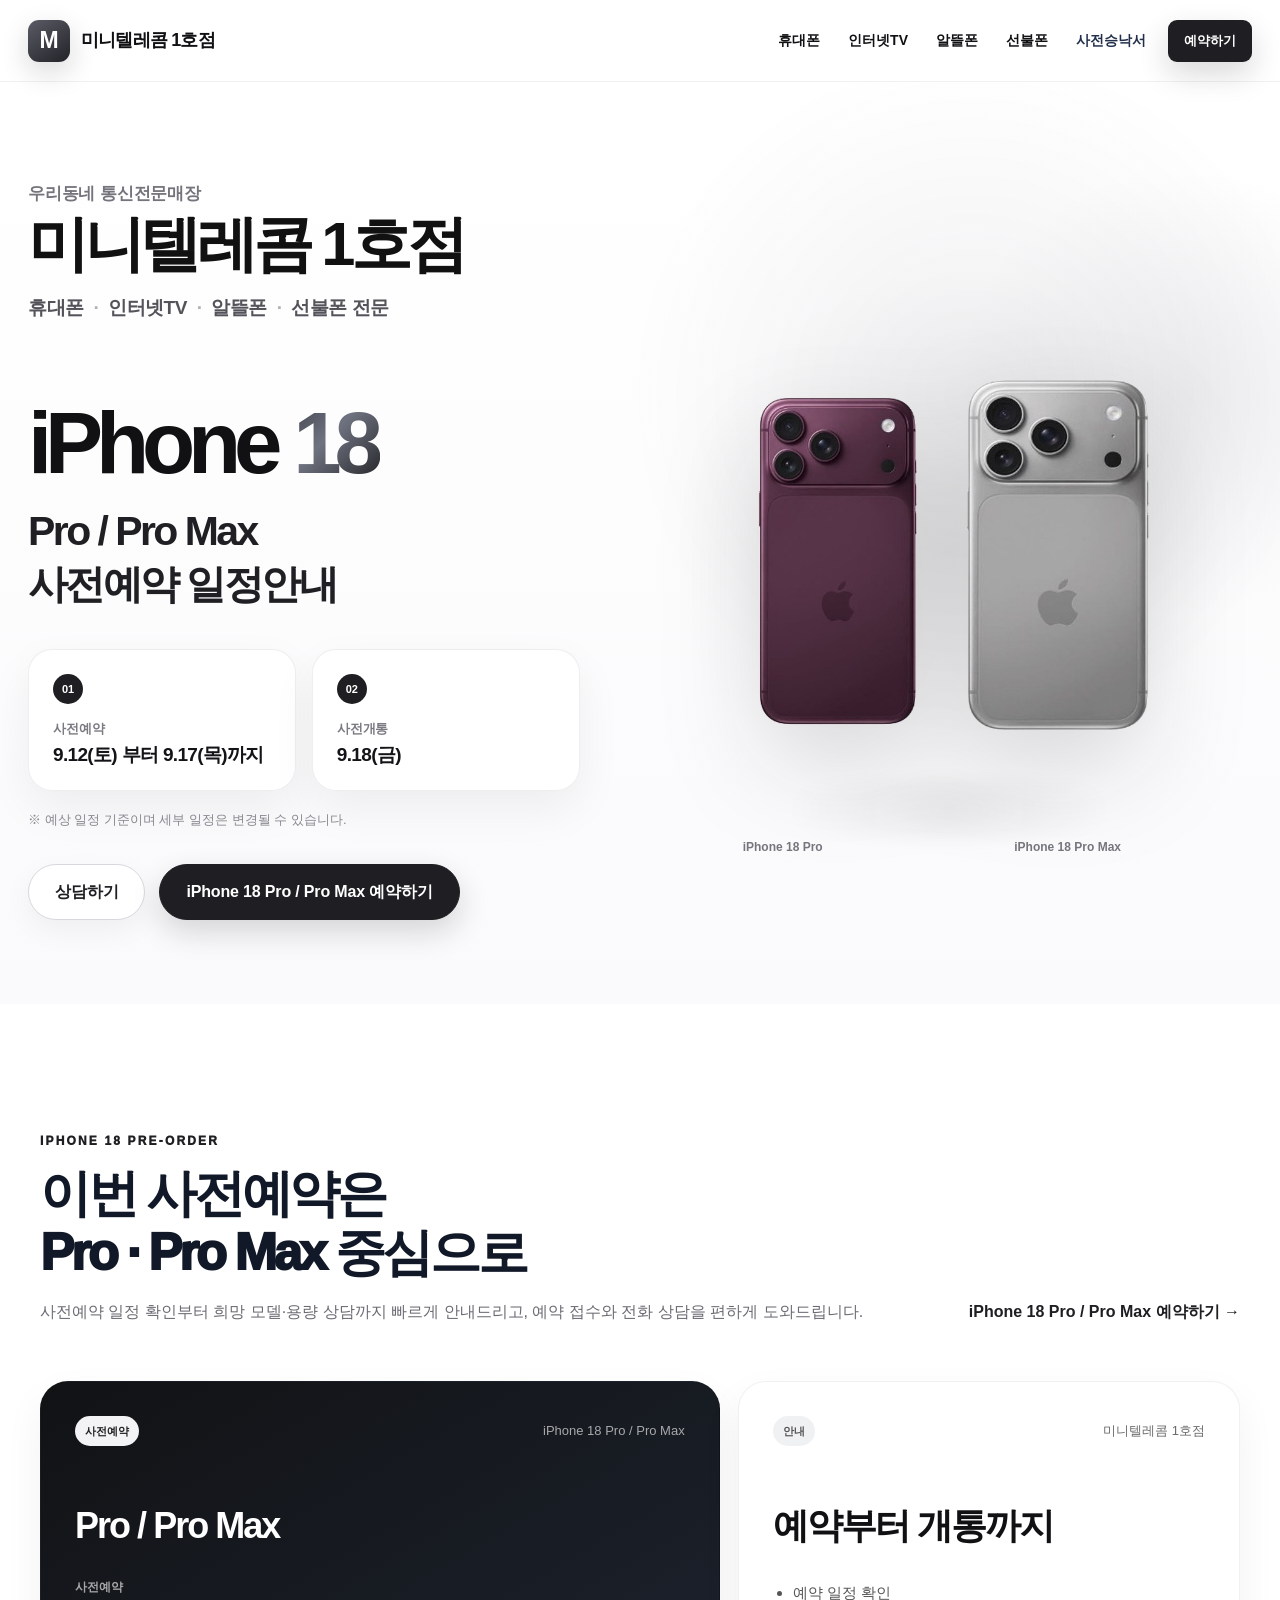
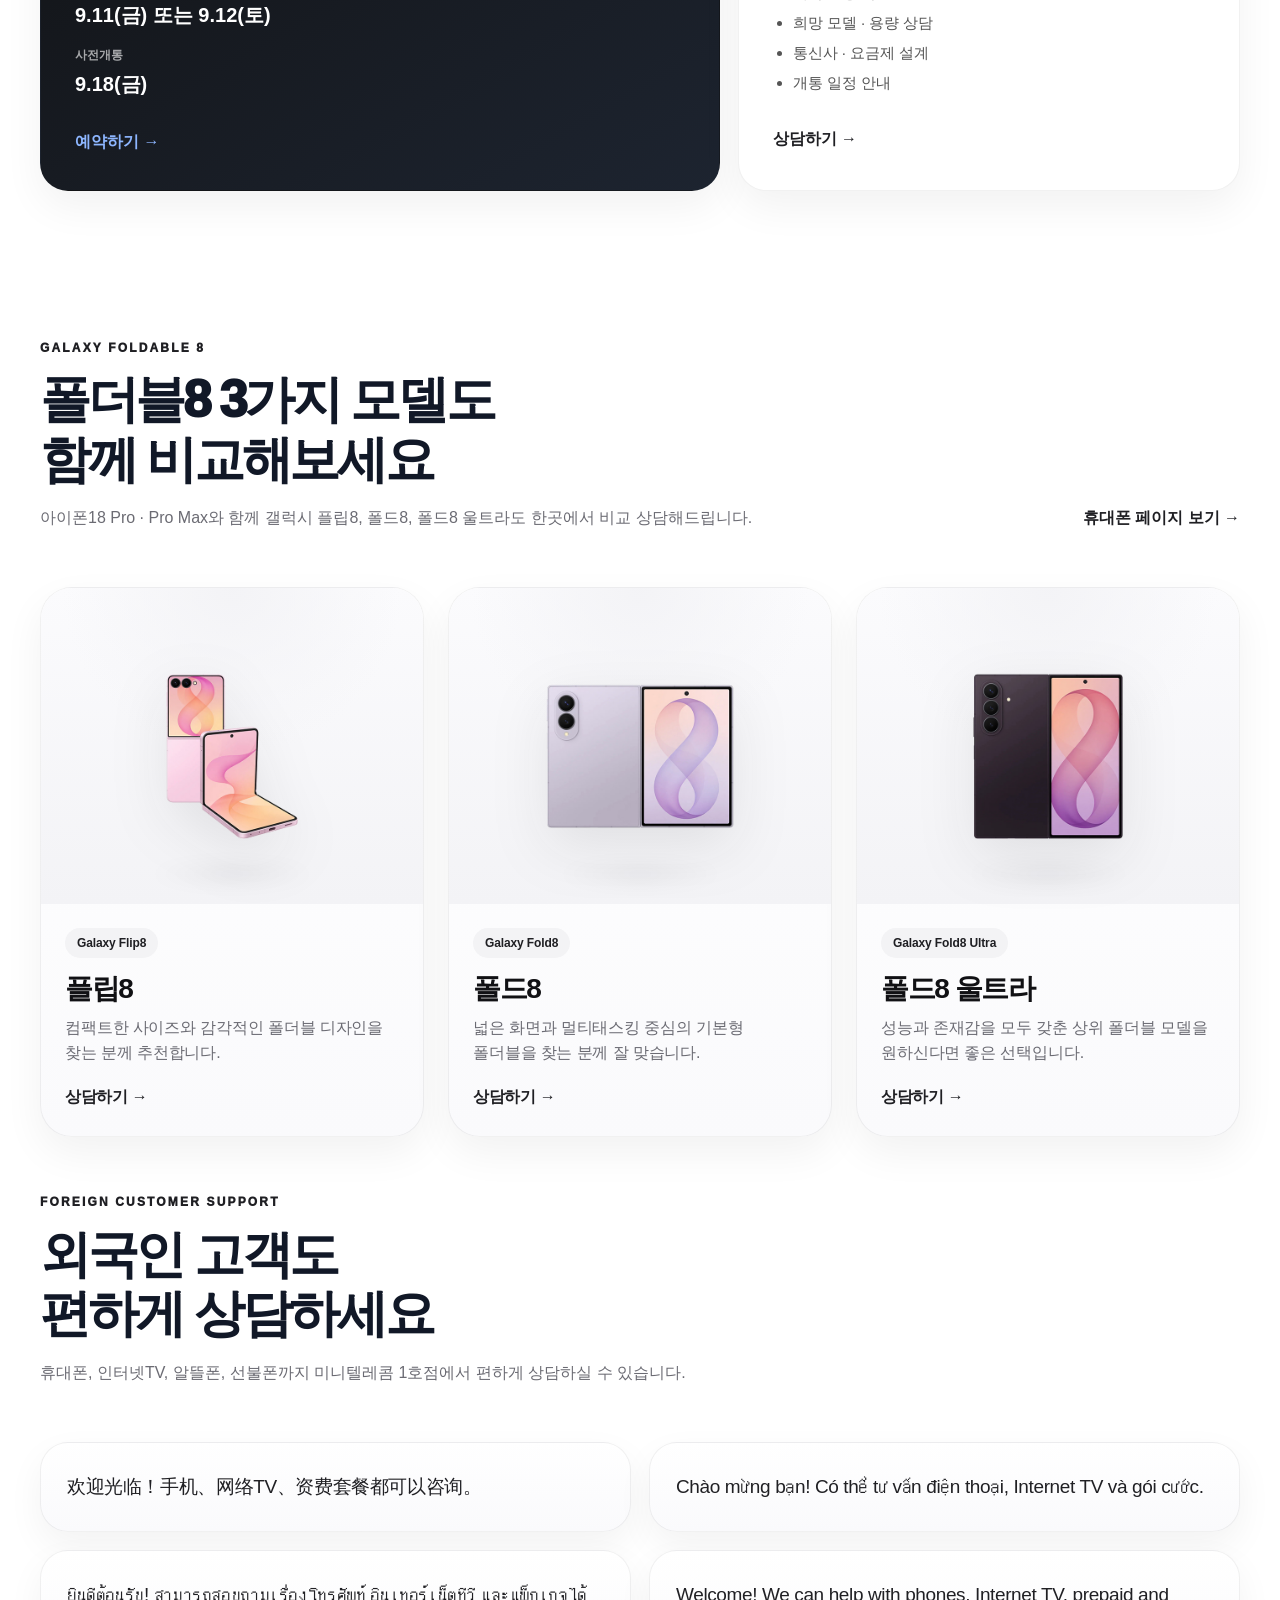
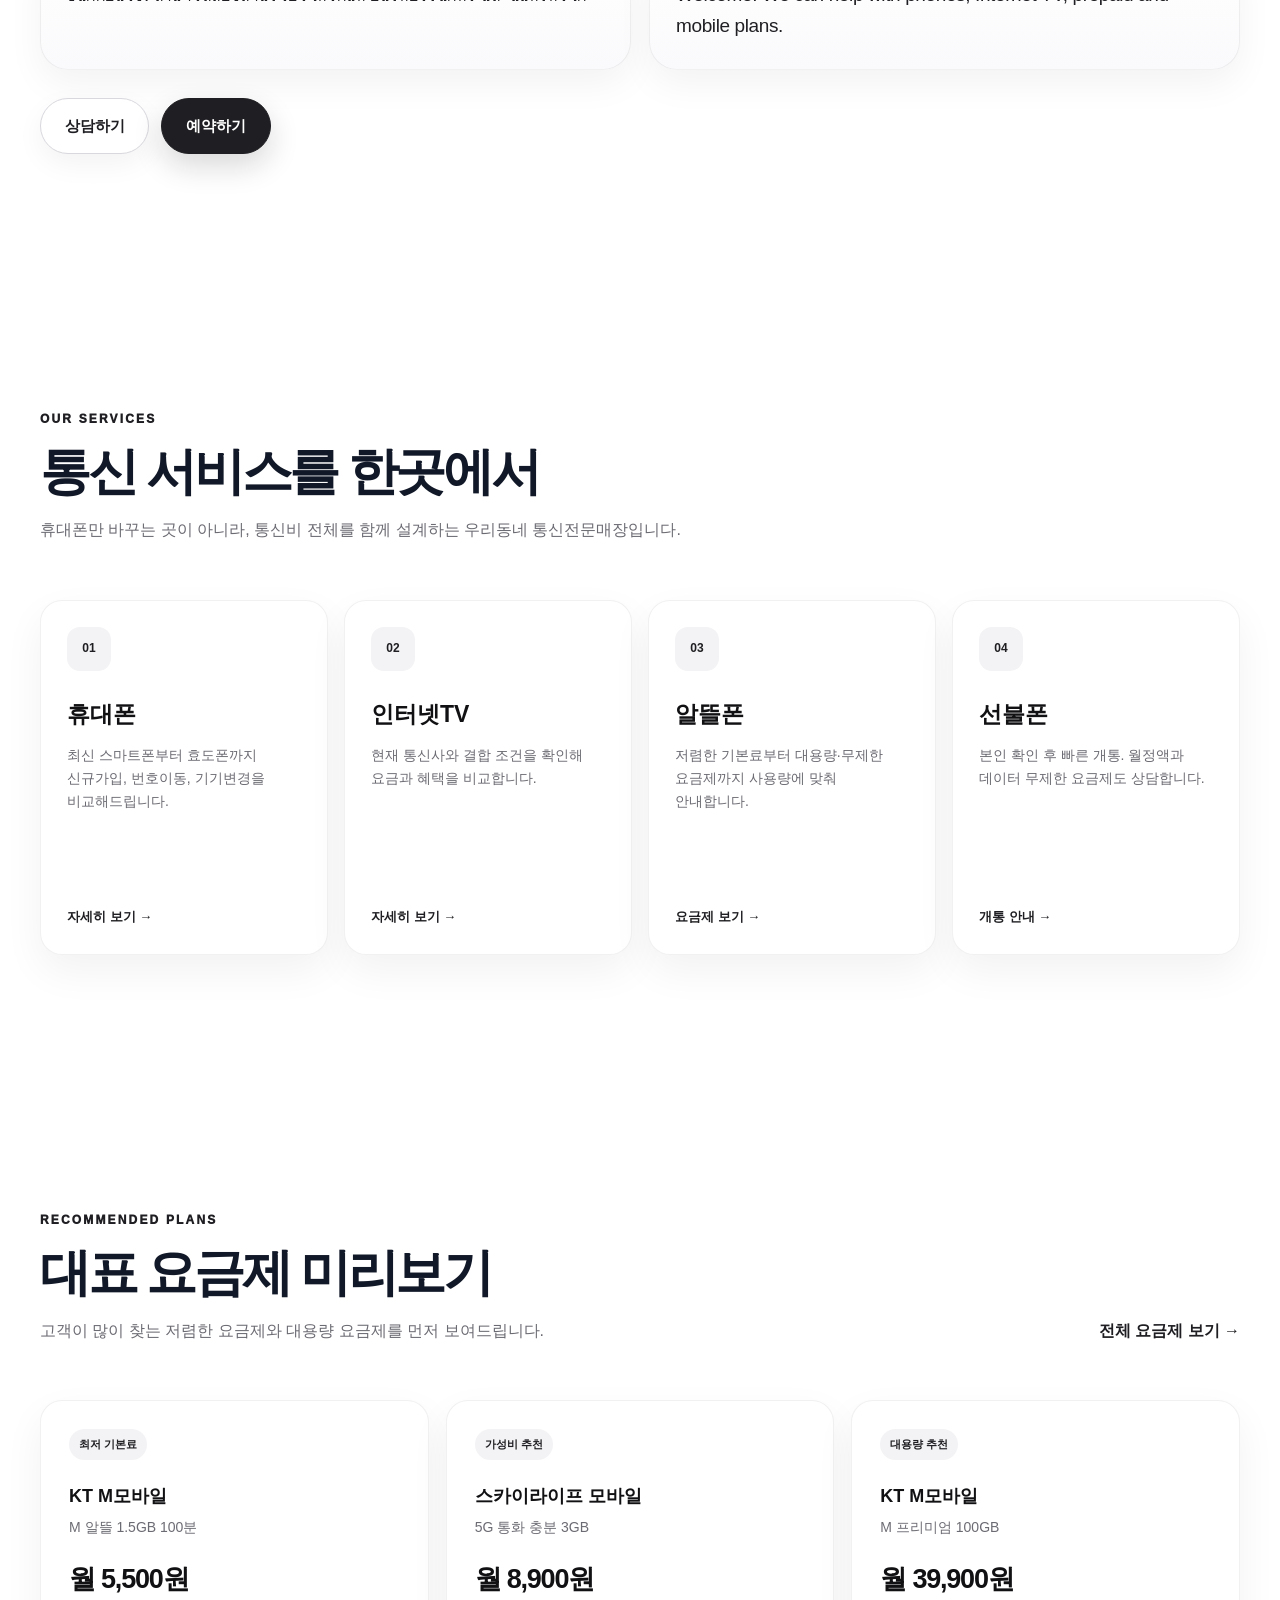
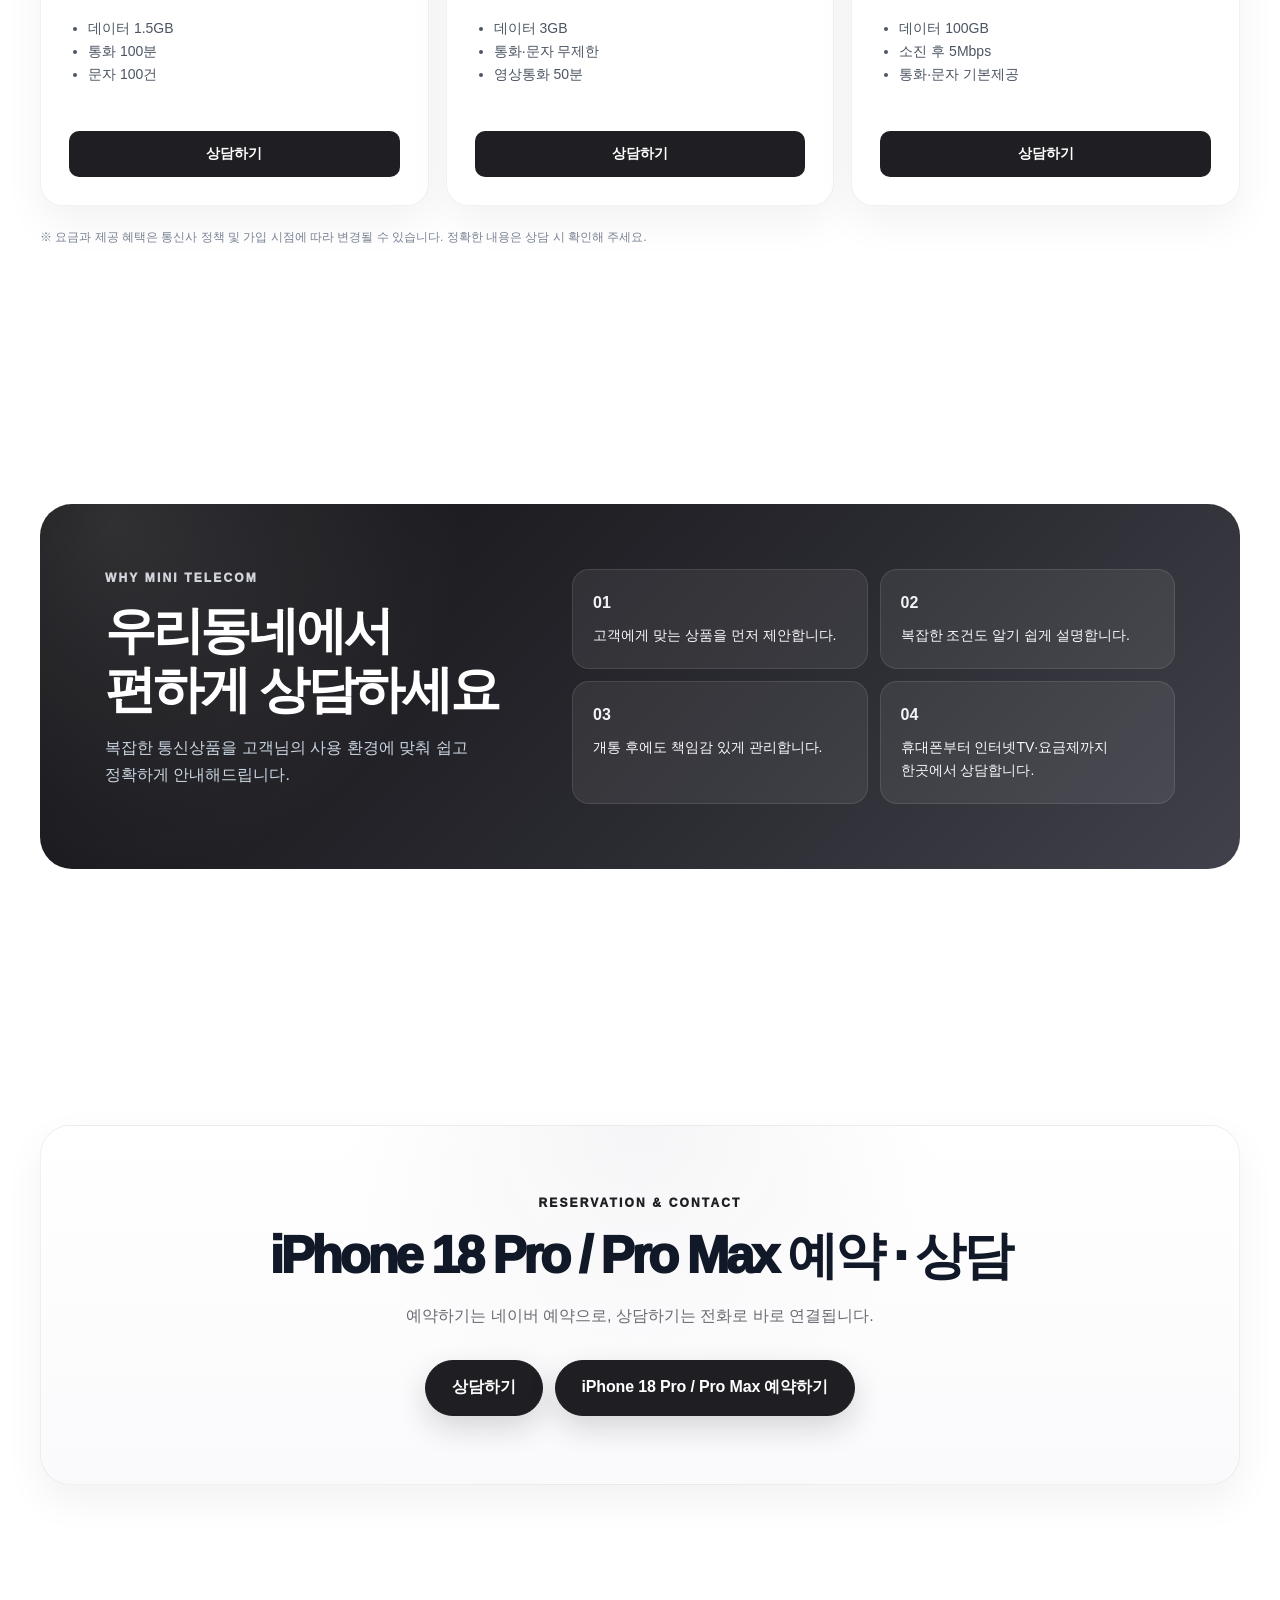
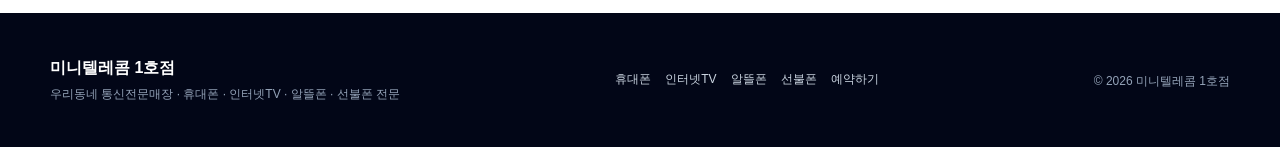
==== index.html @ e4fbe519 "수정1" ====
<!DOCTYPE html>
<html lang="ko">
<head>
  <meta charset="UTF-8" />
  <meta name="viewport" content="width=device-width, initial-scale=1.0" />
  <meta name="description" content="우리동네 통신전문매장 미니텔레콤 1호점. 휴대폰, 인터넷TV, 알뜰폰, 선불폰 전문. iPhone 18 Pro / Pro Max 예약 및 전화 상담." />
  <meta name="theme-color" content="#ffffff" />
  <title>미니텔레콤 1호점 | iPhone 18 Pro / Pro Max 예약안내</title>
  <link rel="stylesheet" href="style.css?v=9" />
</head>
<body>
  <header class="site-header">
    <div class="header-inner">
      <a class="brand" href="index.html" aria-label="미니텔레콤 1호점 홈">
        <span class="brand-mark" aria-hidden="true">M</span>
        <span class="brand-name">미니텔레콤 1호점</span>
      </a>
      <button class="menu-toggle" type="button" aria-expanded="false" aria-controls="main-nav" aria-label="메뉴 열기">
        <span class="menu-label">메뉴보기</span>
        <span class="menu-lines" aria-hidden="true"><i></i><i></i><i></i></span>
      </button>
      <nav id="main-nav" class="header-nav" aria-label="주요 메뉴">
        <a href="phone.html">휴대폰</a>
        <a href="internet.html">인터넷TV</a>
        <a href="mvno.html">알뜰폰</a>
        <a href="prepaid.html">선불폰</a>
        <a class="license-link" href="https://ictmarket.or.kr:8443/precon/pop_CertIcon.do?PRECON_REQ_ID=PRE0000006017&YN=1" target="_blank" rel="noopener noreferrer">사전승낙서</a>
        <a class="nav-cta" href="https://naver.me/xNpsObPj" target="_blank" rel="noopener noreferrer">예약하기</a>
      </nav>
    </div>
  </header>

  <main>
    <section class="iphone-campaign-hero">
      <div class="iphone-hero-inner">
        <div class="iphone-hero-copy">
          <p class="store-identity">우리동네 통신전문매장</p>
          <h1 class="store-title">미니텔레콤 1호점</h1>
          <p class="store-services">휴대폰 <i>·</i> 인터넷TV <i>·</i> 알뜰폰 <i>·</i> 선불폰 전문</p>
          <div class="iphone-title-wrap">
            <p class="iphone-series">iPhone <span>18</span></p>
            <h2>Pro / Pro Max<br><strong>사전예약 일정안내</strong></h2>
          </div>
          <div class="iphone-timeline" aria-label="아이폰18 프로 및 프로맥스 예상 출시 일정">
            <div><span>01</span><small>사전예약</small><strong>9.12(토) 부터 9.17(목)까지</strong></div>
            <div><span>02</span><small>사전개통</small><strong>9.18(금)</strong></div>
          </div>
          <p class="campaign-note">※ 예상 일정 기준이며 세부 일정은 변경될 수 있습니다.</p>
          <div class="hero-actions iphone-actions">
            <a class="button apple-light" href="tel:0325415330">상담하기</a>
            <a class="button apple-blue" href="https://naver.me/xNpsObPj" target="_blank" rel="noopener noreferrer">iPhone 18 Pro / Pro Max 예약하기</a>
          </div>
        </div>
        <div class="iphone-hero-visual">
          <div class="product-glow"></div>
          <img src="images/iphone18-pro-promax.png" alt="iPhone 18 Pro 다크체리와 iPhone 18 Pro Max 실버 이미지" />
          <div class="model-caption"><span>iPhone 18 Pro</span><span>iPhone 18 Pro Max</span></div>
        </div>
      </div>
    </section>

    <section id="events" class="section preorder-section">
      <div class="section-heading split-heading">
        <div>
          <p class="eyebrow">IPHONE 18 PRE-ORDER</p>
          <h2>이번 사전예약은<br>Pro · Pro Max 중심으로</h2>
          <p>사전예약 일정 확인부터 희망 모델·용량 상담까지 빠르게 안내드리고, 예약 접수와 전화 상담을 편하게 도와드립니다.</p>
        </div>
        <a class="text-link" href="https://naver.me/xNpsObPj" target="_blank" rel="noopener noreferrer">iPhone 18 Pro / Pro Max 예약하기 →</a>
      </div>
      <div class="preorder-grid">
        <article class="preorder-card primary">
          <div class="preorder-card-top"><span class="pill">사전예약</span><small>iPhone 18 Pro / Pro Max</small></div>
          <h3>Pro / Pro Max</h3>
          <p>사전예약</p><strong>9.11(금) 또는 9.12(토)</strong>
          <p>사전개통</p><strong>9.18(금)</strong>
          <a href="https://naver.me/xNpsObPj" target="_blank" rel="noopener noreferrer">예약하기 →</a>
        </article>
        <article class="preorder-card secondary">
          <div class="preorder-card-top"><span class="pill muted-pill">안내</span><small>미니텔레콤 1호점</small></div>
          <h3>예약부터 개통까지</h3>
          <ul>
            <li>예약 일정 확인</li>
            <li>희망 모델 · 용량 상담</li>
            <li>통신사 · 요금제 설계</li>
            <li>개통 일정 안내</li>
          </ul>
          <a href="tel:0325415330">상담하기 →</a>
        </article>
      </div>
    </section>


    <section class="section foldables-section">
      <div class="section-heading split-heading">
        <div>
          <p class="eyebrow">GALAXY FOLDABLE 8</p>
          <h2>폴더블8 3가지 모델도<br>함께 비교해보세요</h2>
          <p>아이폰18 Pro · Pro Max와 함께 갤럭시 플립8, 폴드8, 폴드8 울트라도 한곳에서 비교 상담해드립니다.</p>
        </div>
        <a class="text-link" href="phone.html">휴대폰 페이지 보기 →</a>
      </div>
      <div class="foldable-grid">
        <article class="foldable-card">
          <div class="foldable-image-wrap"><img src="images/flip8.png" alt="갤럭시 플립8 이미지" /></div>
          <div class="foldable-copy">
            <span class="foldable-kicker">Galaxy Flip8</span>
            <h3>플립8</h3>
            <p>컴팩트한 사이즈와 감각적인 폴더블 디자인을 찾는 분께 추천합니다.</p>
            <a href="tel:0325415330">상담하기 →</a>
          </div>
        </article>
        <article class="foldable-card">
          <div class="foldable-image-wrap"><img src="images/fold8.png" alt="갤럭시 폴드8 이미지" /></div>
          <div class="foldable-copy">
            <span class="foldable-kicker">Galaxy Fold8</span>
            <h3>폴드8</h3>
            <p>넓은 화면과 멀티태스킹 중심의 기본형 폴더블을 찾는 분께 잘 맞습니다.</p>
            <a href="tel:0325415330">상담하기 →</a>
          </div>
        </article>
        <article class="foldable-card">
          <div class="foldable-image-wrap"><img src="images/fold8-ultra.png" alt="갤럭시 폴드8 울트라 이미지" /></div>
          <div class="foldable-copy">
            <span class="foldable-kicker">Galaxy Fold8 Ultra</span>
            <h3>폴드8 울트라</h3>
            <p>성능과 존재감을 모두 갖춘 상위 폴더블 모델을 원하신다면 좋은 선택입니다.</p>
            <a href="tel:0325415330">상담하기 →</a>
          </div>
        </article>
      </div>
    </section>


    <section class="section foreign-section">
      <div class="section-heading">
        <p class="eyebrow">FOREIGN CUSTOMER SUPPORT</p>
        <h2>외국인 고객도<br>편하게 상담하세요</h2>
        <p>휴대폰, 인터넷TV, 알뜰폰, 선불폰까지 미니텔레콤 1호점에서 편하게 상담하실 수 있습니다.</p>
      </div>
      <div class="foreign-grid">
        <article class="foreign-card"><p>欢迎光临！手机、网络TV、资费套餐都可以咨询。</p></article>
        <article class="foreign-card"><p>Chào mừng bạn! Có thể tư vấn điện thoại, Internet TV và gói cước.</p></article>
        <article class="foreign-card"><p>ยินดีต้อนรับ! สามารถสอบถามเรื่องโทรศัพท์ อินเทอร์เน็ตทีวี และแพ็กเกจได้</p></article>
        <article class="foreign-card"><p>Welcome! We can help with phones, Internet TV, prepaid and mobile plans.</p></article>
      </div>
      <div class="foreign-actions">
        <a class="button apple-light" href="tel:0325415330">상담하기</a>
        <a class="button apple-blue" href="https://naver.me/xNpsObPj" target="_blank" rel="noopener noreferrer">예약하기</a>
      </div>
    </section>

    <section class="section services-section">
      <div class="section-heading">
        <p class="eyebrow">OUR SERVICES</p>
        <h2>통신 서비스를 한곳에서</h2>
        <p>휴대폰만 바꾸는 곳이 아니라, 통신비 전체를 함께 설계하는 우리동네 통신전문매장입니다.</p>
      </div>
      <div class="service-grid">
        <a class="service-card" href="phone.html"><span>01</span><h3>휴대폰</h3><p>최신 스마트폰부터 효도폰까지 신규가입, 번호이동, 기기변경을 비교해드립니다.</p><b>자세히 보기 →</b></a>
        <a class="service-card" href="internet.html"><span>02</span><h3>인터넷TV</h3><p>현재 통신사와 결합 조건을 확인해 요금과 혜택을 비교합니다.</p><b>자세히 보기 →</b></a>
        <a class="service-card" href="mvno.html"><span>03</span><h3>알뜰폰</h3><p>저렴한 기본료부터 대용량·무제한 요금제까지 사용량에 맞춰 안내합니다.</p><b>요금제 보기 →</b></a>
        <a class="service-card" href="prepaid.html"><span>04</span><h3>선불폰</h3><p>본인 확인 후 빠른 개통. 월정액과 데이터 무제한 요금제도 상담합니다.</p><b>개통 안내 →</b></a>
      </div>
    </section>

    <section class="section plan-preview">
      <div class="section-heading split-heading"><div><p class="eyebrow">RECOMMENDED PLANS</p><h2>대표 요금제 미리보기</h2><p>고객이 많이 찾는 저렴한 요금제와 대용량 요금제를 먼저 보여드립니다.</p></div><a class="text-link" href="mvno.html">전체 요금제 보기 →</a></div>
      <div class="plan-grid">
        <article class="plan-card"><span class="plan-type">최저 기본료</span><h3>KT M모바일</h3><p class="plan-name">M 알뜰 1.5GB 100분</p><p class="price"><b>월 5,500원</b></p><ul><li>데이터 1.5GB</li><li>통화 100분</li><li>문자 100건</li></ul><a href="tel:0325415330">상담하기</a></article>
        <article class="plan-card"><span class="plan-type">가성비 추천</span><h3>스카이라이프 모바일</h3><p class="plan-name">5G 통화 충분 3GB</p><p class="price"><b>월 8,900원</b></p><ul><li>데이터 3GB</li><li>통화·문자 무제한</li><li>영상통화 50분</li></ul><a href="tel:0325415330">상담하기</a></article>
        <article class="plan-card"><span class="plan-type">대용량 추천</span><h3>KT M모바일</h3><p class="plan-name">M 프리미엄 100GB</p><p class="price"><b>월 39,900원</b></p><ul><li>데이터 100GB</li><li>소진 후 5Mbps</li><li>통화·문자 기본제공</li></ul><a href="tel:0325415330">상담하기</a></article>
      </div>
      <p class="policy-note">※ 요금과 제공 혜택은 통신사 정책 및 가입 시점에 따라 변경될 수 있습니다. 정확한 내용은 상담 시 확인해 주세요.</p>
    </section>

    <section class="section promise-section">
      <div class="promise-panel">
        <div><p class="eyebrow eyebrow-light">WHY MINI TELECOM</p><h2>우리동네에서<br />편하게 상담하세요</h2><p>복잡한 통신상품을 고객님의 사용 환경에 맞춰 쉽고 정확하게 안내해드립니다.</p></div>
        <div class="promise-list"><div><strong>01</strong><p>고객에게 맞는 상품을 먼저 제안합니다.</p></div><div><strong>02</strong><p>복잡한 조건도 알기 쉽게 설명합니다.</p></div><div><strong>03</strong><p>개통 후에도 책임감 있게 관리합니다.</p></div><div><strong>04</strong><p>휴대폰부터 인터넷TV·요금제까지 한곳에서 상담합니다.</p></div></div>
      </div>
    </section>

    <section class="section contact-section">
      <div class="contact-card">
        <p class="eyebrow">RESERVATION & CONTACT</p>
        <h2>iPhone 18 Pro / Pro Max 예약 · 상담</h2>
        <p>예약하기는 네이버 예약으로, 상담하기는 전화로 바로 연결됩니다.</p>
        <div class="contact-actions">
          <a class="button button-dark" href="tel:0325415330">상담하기</a>
          <a class="button apple-blue" href="https://naver.me/xNpsObPj" target="_blank" rel="noopener noreferrer">iPhone 18 Pro / Pro Max 예약하기</a>
          
          
        </div>
      </div>
    </section>
  </main>

  <footer class="site-footer">
    <div class="footer-inner">
      <div><strong>미니텔레콤 1호점</strong><p>우리동네 통신전문매장 · 휴대폰 · 인터넷TV · 알뜰폰 · 선불폰 전문</p></div>
      <nav><a href="phone.html">휴대폰</a><a href="internet.html">인터넷TV</a><a href="mvno.html">알뜰폰</a><a href="prepaid.html">선불폰</a><a href="https://naver.me/xNpsObPj" target="_blank" rel="noopener noreferrer">예약하기</a></nav>
      <p>© 2026 미니텔레콤 1호점</p>
    </div>
  </footer>
  <div class="mobile-bottom-bar"><a href="tel:0325415330">상담하기</a><a href="https://naver.me/xNpsObPj" target="_blank" rel="noopener noreferrer">예약하기</a></div>
  <script src="script.js"></script>
</body>
</html>
---- style.css ----
:root{
  --blue:#3165df;--blue-dark:#234db7;--navy:#111827;--text:#1d2433;--muted:#667085;--line:#e5e9f2;--soft:#f7f9ff;--white:#fff;--container:1240px;--header:82px;
}
*{box-sizing:border-box}html{scroll-behavior:smooth}body{margin:0;color:var(--text);background:#fff;font-family:Pretendard,-apple-system,BlinkMacSystemFont,"Segoe UI","Noto Sans KR",Arial,sans-serif;line-height:1.65;word-break:keep-all;overflow-x:hidden}a{color:inherit;text-decoration:none}img{display:block;max-width:100%}button{font:inherit}.site-header{position:sticky;top:0;z-index:1000;height:var(--header);background:rgba(255,255,255,.95);border-bottom:1px solid var(--line);backdrop-filter:blur(16px)}.header-inner{width:min(calc(100% - 40px),var(--container));height:100%;margin:auto;display:flex;align-items:center;justify-content:space-between;gap:22px}.brand{display:flex;align-items:center;gap:11px;flex:0 0 auto}.brand-mark{width:42px;height:42px;display:grid;place-items:center;color:#fff;background:linear-gradient(145deg,#6f95f5,#3165df);border-radius:11px;font-size:23px;font-weight:900}.brand-name{font-size:18px;font-weight:900;letter-spacing:-.045em}.header-nav{display:flex;align-items:center;gap:4px}.header-nav a{min-height:42px;padding:0 12px;display:flex;align-items:center;border-radius:9px;font-size:14px;font-weight:750;white-space:nowrap}.header-nav a:hover,.header-nav a.active{background:#f1f4fb;color:var(--blue)}.header-nav .license-link{color:#22304c}.header-nav .nav-cta{margin-left:6px;padding:0 18px;color:#fff;background:var(--blue);box-shadow:0 10px 24px rgba(49,101,223,.2)}.menu-toggle{display:none;width:40px;height:40px;border:0;background:transparent;padding:8px}.menu-toggle span{display:block;height:2px;margin:5px 0;background:#111827;border-radius:3px}.hero{background:#fff}.hero-inner{width:min(calc(100% - 40px),var(--container));min-height:700px;margin:auto;display:grid;grid-template-columns:minmax(0,.93fr) minmax(520px,1.07fr);align-items:center;gap:35px}.hero-content{position:relative;z-index:2;padding:70px 0}.hero-kicker{margin:0 0 18px;color:var(--blue);font-size:20px;font-weight:850;letter-spacing:-.04em}.hero h1{margin:0;letter-spacing:-.06em}.hero h1 span{display:block;color:#111827;font-size:clamp(45px,5vw,70px);font-weight:950;line-height:1.08}.hero h1 strong{display:block;margin-top:20px;color:#263149;font-size:clamp(22px,2.4vw,31px);font-weight:800;line-height:1.35;letter-spacing:-.045em}.hero-category{margin:30px 0 0;font-size:20px;font-weight:800}.hero-copy{max-width:560px;margin:16px 0 0;color:var(--muted);font-size:16px}.hero-actions{display:flex;flex-wrap:wrap;gap:12px;margin-top:32px}.button{min-height:54px;padding:0 24px;display:inline-flex;align-items:center;justify-content:center;border:1px solid transparent;border-radius:10px;font-size:15px;font-weight:850;transition:.2s}.button:hover{transform:translateY(-2px)}.button-dark{color:#fff;background:#111827}.button-blue{color:#fff;background:linear-gradient(135deg,var(--blue),#2553c5);box-shadow:0 12px 28px rgba(49,101,223,.22)}.button-outline{border-color:#cfd6e3;background:#fff}.hero-info{max-width:520px;margin-top:38px;display:grid;grid-template-columns:1fr 1fr;border-top:1px solid #dbe2ee;padding-top:24px}.hero-info>div+div{padding-left:28px;border-left:1px solid #dbe2ee}.hero-info small,.hero-info strong{display:block}.hero-info small{color:var(--muted);font-size:12px;font-weight:700}.hero-info strong{margin-top:3px;font-size:15px}.hero-visual{position:relative;min-height:700px;overflow:hidden}.hero-visual img{position:absolute;left:50%;top:50%;z-index:2;width:760px;max-width:none;transform:translate(-48%,-50%);mix-blend-mode:multiply}.visual-ring{position:absolute;left:50%;top:50%;width:620px;height:620px;transform:translate(-50%,-50%);border:5px solid rgba(255,255,255,.75);border-radius:50%}.hero-badge{position:absolute;right:12px;bottom:65px;z-index:4;min-width:210px;padding:22px 24px;text-align:center;border:1px solid rgba(255,255,255,.78);border-radius:20px;background:rgba(249,250,255,.84);box-shadow:0 18px 45px rgba(62,83,143,.13);backdrop-filter:blur(18px)}.hero-badge span,.hero-badge strong{display:block}.hero-badge span{color:var(--blue);font-size:13px;font-weight:800}.hero-badge strong{margin-top:4px;font-size:26px}.section{width:min(calc(100% - 40px),1180px);margin:auto;padding:110px 0}.section-heading{max-width:750px;margin-bottom:46px}.eyebrow{margin:0 0 12px;color:var(--blue);font-size:12px;font-weight:950;letter-spacing:.16em}.eyebrow-light{color:#bfdbfe}.section h2,.subhero h1,.phone-hero h1{margin:0;color:#111827;font-size:clamp(34px,4vw,52px);font-weight:950;line-height:1.16;letter-spacing:-.055em}.section-heading>p:last-child,.split-heading>div>p:last-child{margin:16px 0 0;color:var(--muted);font-size:16px}.split-heading{max-width:none;display:flex;align-items:flex-end;justify-content:space-between;gap:30px}.text-link{color:var(--blue);font-weight:850;white-space:nowrap}.event-section{padding-top:95px}.event-grid{display:grid;grid-template-columns:repeat(3,1fr);gap:18px}.event-card{position:relative;min-height:310px;padding:32px;border:1px solid var(--line);border-radius:24px;background:#fff;box-shadow:0 14px 40px rgba(15,23,42,.07);overflow:hidden}.event-card:after{content:"";position:absolute;right:-55px;bottom:-55px;width:160px;height:160px;border-radius:50%;background:rgba(49,101,223,.07)}.event-card.featured{color:#fff;background:linear-gradient(145deg,#1e3a8a,#3165df)}.event-card.featured h3,.event-card.featured a{color:#fff}.pill{display:inline-flex;padding:6px 10px;border-radius:999px;color:var(--blue);background:#eaf0ff;font-size:11px;font-weight:900}.featured .pill{color:#173783;background:#fff}.event-card>p{margin:48px 0 0;color:#9aa6bb;font-size:14px;font-weight:700}.featured>p{color:#c7d2fe}.event-card h3{margin:3px 0 10px;font-size:32px;letter-spacing:-.05em}.event-card small{display:block;min-height:48px;color:inherit;opacity:.76}.event-card a{position:absolute;left:32px;bottom:28px;color:var(--blue);font-size:14px;font-weight:900}.service-grid{display:grid;grid-template-columns:repeat(4,1fr);gap:16px}.service-card{min-height:355px;padding:26px;display:flex;flex-direction:column;border:1px solid var(--line);border-radius:22px;background:#fff;box-shadow:0 12px 34px rgba(15,23,42,.06);transition:.25s}.service-card:hover{transform:translateY(-7px);box-shadow:0 20px 48px rgba(15,23,42,.11)}.service-card>span{width:44px;height:44px;display:grid;place-items:center;color:var(--blue);background:#eff4ff;border-radius:13px;font-size:12px;font-weight:900}.service-card h3{margin:25px 0 10px;font-size:23px}.service-card p{margin:0;color:var(--muted);font-size:14px}.service-card ul{margin:14px 0 0;padding-left:19px;color:#4b5563;font-size:12px}.service-card b{margin-top:auto;color:var(--blue);font-size:13px}.plan-preview{padding-top:40px}.plan-grid{display:grid;grid-template-columns:repeat(3,1fr);gap:17px}.plan-grid.detailed{grid-template-columns:repeat(3,1fr)}.plan-card{position:relative;padding:28px;border:1px solid var(--line);border-radius:22px;background:#fff;box-shadow:0 12px 35px rgba(15,23,42,.07)}.plan-card.popular{border:2px solid var(--blue);box-shadow:0 18px 45px rgba(49,101,223,.14)}.plan-type{display:inline-block;padding:6px 10px;color:var(--blue);background:#eef3ff;border-radius:999px;font-size:11px;font-weight:900}.plan-card h3{margin:22px 0 5px;font-size:18px}.plan-name{margin:0;color:var(--muted);font-size:14px}.price{margin:18px 0 15px}.price b{font-size:27px;letter-spacing:-.045em}.plan-card ul{min-height:92px;margin:0;padding-left:19px;color:#4b5563;font-size:14px}.plan-card>a{display:flex;min-height:46px;margin-top:22px;align-items:center;justify-content:center;color:#fff;background:#111827;border-radius:10px;font-size:14px;font-weight:850}.policy-note{margin:22px 0 0;color:#7a8496;font-size:12px}.promise-section{padding-top:30px}.promise-panel{padding:65px;display:grid;grid-template-columns:.8fr 1.2fr;gap:65px;color:#fff;border-radius:32px;background:radial-gradient(circle at 5% 5%,rgba(96,165,250,.28),transparent 35%),linear-gradient(135deg,#0f172a,#172554 55%,#1e3a8a)}.promise-panel h2{color:#fff}.promise-panel>div:first-child>p:last-child{color:#cbd5e1}.promise-list{display:grid;grid-template-columns:1fr 1fr;gap:12px}.promise-list>div{padding:20px;border:1px solid rgba(255,255,255,.1);border-radius:17px;background:rgba(255,255,255,.07)}.promise-list strong{color:#93c5fd}.promise-list p{margin:8px 0 0;color:#f8fafc;font-size:14px}.welcome-section{padding-top:25px}.welcome-panel{padding:60px;display:grid;grid-template-columns:.9fr 1.1fr;gap:55px;border:1px solid var(--line);border-radius:30px;background:#fafbff}.language-list{display:grid;gap:10px}.language-list p{margin:0;padding:13px 16px;border:1px solid var(--line);border-radius:13px;background:#fff;font-size:13px}.language-list b{display:inline-block;min-width:105px;color:var(--blue)}.contact-section{padding-top:20px}.contact-card{padding:68px 40px;text-align:center;border:1px solid var(--line);border-radius:30px;background:radial-gradient(circle at 50% 0%,rgba(219,234,254,.75),transparent 42%),linear-gradient(#fff,#f8fafc);box-shadow:0 18px 50px rgba(15,23,42,.08)}.contact-card>p:not(.eyebrow){max-width:650px;margin:18px auto 0;color:var(--muted)}.contact-actions{margin-top:30px;display:flex;justify-content:center;gap:12px}.site-footer{color:#cbd5e1;background:#020617}.footer-inner{width:min(calc(100% - 40px),1180px);margin:auto;padding:42px 0;display:flex;align-items:center;justify-content:space-between;gap:25px}.footer-inner strong{color:#fff}.footer-inner p{margin:4px 0 0;color:#94a3b8;font-size:12px}.footer-inner nav{display:flex;flex-wrap:wrap;gap:14px;font-size:12px}.footer-inner>a{font-size:13px}.mobile-bottom-bar{display:none}.subhero{min-height:500px;padding:90px max(20px,calc((100% - 1180px)/2));display:flex;align-items:center;background:radial-gradient(circle at 80% 25%,rgba(196,208,255,.6),transparent 32%),linear-gradient(110deg,#fff,#f2f5ff)}.subhero>div{max-width:760px}.subhero h1,.phone-hero h1{font-size:clamp(46px,6vw,72px)}.subhero>div>p:not(.eyebrow){max-width:650px;color:var(--muted);font-size:17px}.carrier-chips{display:flex;flex-wrap:wrap;gap:8px;margin-top:28px}.carrier-chips span{padding:9px 13px;border:1px solid #d9e0ed;border-radius:999px;background:#fff;font-size:12px;font-weight:800}.filter-row{display:flex;flex-wrap:wrap;gap:8px;margin-bottom:28px}.filter-btn{padding:10px 15px;border:1px solid #d6dce7;border-radius:999px;background:#fff;color:#465064;cursor:pointer;font-size:13px;font-weight:800}.filter-btn.active{color:#fff;border-color:var(--blue);background:var(--blue)}.tip-grid,.steps-grid{display:grid;grid-template-columns:repeat(4,1fr);gap:15px}.tip-grid>div,.steps-grid>div{padding:26px;border:1px solid var(--line);border-radius:20px;background:#fff}.tip-grid b,.steps-grid h3{font-size:18px}.tip-grid p,.steps-grid p{margin:9px 0 0;color:var(--muted);font-size:14px}.steps-grid span{color:#b7c9f5;font-size:34px;font-weight:950}.phone-hero{min-height:620px;padding-left:max(20px,calc((100% - 1180px)/2));display:grid;grid-template-columns:.8fr 1.2fr;align-items:center;background:linear-gradient(105deg,#fff,#edf1ff);overflow:hidden}.phone-copy{padding:70px 0}.phone-copy>p:not(.eyebrow){max-width:560px;color:var(--muted)}.phone-image{position:relative;height:620px}.phone-image img{position:absolute;left:50%;top:50%;width:760px;max-width:none;transform:translate(-50%,-50%);mix-blend-mode:multiply}.internet-hero{background:radial-gradient(circle at 85% 20%,rgba(147,197,253,.4),transparent 35%),linear-gradient(115deg,#fff,#eef5ff)}
[hidden]{display:none!important}
@media(max-width:1050px){.hero-inner{grid-template-columns:1fr 470px}.hero h1 span{font-size:52px}.hero-visual img{width:650px}.service-grid{grid-template-columns:1fr 1fr}.plan-grid,.plan-grid.detailed{grid-template-columns:1fr 1fr}.event-grid{grid-template-columns:1fr 1fr}.event-card:last-child{grid-column:1/-1}.promise-panel{padding:50px;gap:40px}.tip-grid,.steps-grid{grid-template-columns:1fr 1fr}}
@media(max-width:780px){:root{--header:68px}body{padding-bottom:68px}.header-inner{width:calc(100% - 24px)}.brand-mark{width:36px;height:36px;font-size:19px}.brand-name{font-size:15px}.menu-toggle{display:block;margin-left:auto}.header-nav{position:absolute;top:68px;left:12px;right:12px;display:none;padding:12px;align-items:stretch;flex-direction:column;background:#fff;border:1px solid var(--line);border-radius:16px;box-shadow:0 20px 50px rgba(15,23,42,.15)}.header-nav.open{display:flex}.header-nav a{justify-content:flex-start}.header-nav .nav-cta{margin:4px 0 0;justify-content:center}.hero-inner{min-height:auto;padding-top:55px;grid-template-columns:1fr}.hero-content{padding:0}.hero h1 span{font-size:clamp(40px,11vw,56px)}.hero h1 strong{font-size:24px}.hero-visual{min-height:500px}.hero-visual img{width:650px}.visual-ring{width:470px;height:470px}.hero-badge{right:5px;bottom:35px}.section{padding:80px 0}.split-heading{align-items:flex-start;flex-direction:column}.event-grid{grid-template-columns:1fr}.event-card:last-child{grid-column:auto}.service-grid{grid-template-columns:1fr 1fr}.promise-panel,.welcome-panel{grid-template-columns:1fr}.promise-list{grid-template-columns:1fr 1fr}.phone-hero{padding:60px 20px 0;grid-template-columns:1fr}.phone-copy{padding:0}.phone-image{height:480px}.footer-inner{align-items:flex-start;flex-direction:column}.mobile-bottom-bar{position:fixed;left:0;right:0;bottom:0;z-index:1200;height:64px;padding:7px;display:grid;grid-template-columns:1fr 1fr;background:rgba(255,255,255,.95);border-top:1px solid var(--line);backdrop-filter:blur(14px)}.mobile-bottom-bar a{display:flex;align-items:center;justify-content:center;border-radius:13px;font-size:14px;font-weight:900}.mobile-bottom-bar a:last-child{color:#fff;background:var(--blue)}}
@media(max-width:580px){.section{width:calc(100% - 28px);padding:65px 0}.hero-inner{width:calc(100% - 28px)}.hero-kicker{font-size:17px}.hero h1 span{font-size:39px}.hero h1 strong{margin-top:15px;font-size:21px}.hero-category{font-size:17px}.hero-copy{font-size:14px}.hero-actions{display:grid;grid-template-columns:1fr 1fr}.button{width:100%;padding:0 12px}.hero-info{grid-template-columns:1fr;gap:13px}.hero-info>div+div{padding:13px 0 0;border-left:0;border-top:1px solid #dbe2ee}.hero-visual{min-height:400px}.hero-visual img{width:520px}.visual-ring{width:370px;height:370px}.hero-badge{min-width:160px;padding:15px 17px}.hero-badge strong{font-size:20px}.service-grid,.plan-grid,.plan-grid.detailed,.tip-grid,.steps-grid{grid-template-columns:1fr}.service-card{min-height:300px}.promise-panel,.welcome-panel{padding:38px 22px;border-radius:24px}.promise-list{grid-template-columns:1fr}.contact-card{padding:48px 20px}.contact-actions{display:grid}.subhero{min-height:440px;padding:70px 20px}.subhero h1,.phone-hero h1{font-size:42px}.phone-image{height:380px}.phone-image img{width:540px}.event-card{min-height:285px}.language-list b{display:block;margin-bottom:2px}.footer-inner{width:calc(100% - 28px)}.brand-name{font-size:13px}}

/* v3: 모든 행사 카드는 흰색, hover 시 파란색 + 실제 제품 이미지 */
.event-card,
.event-card.featured {
  min-height: 520px;
  color: #111827;
  background: #ffffff;
  border: 1px solid #e4e9f3;
  box-shadow: 0 14px 40px rgba(15,23,42,.07);
  transition: transform .3s ease, background .3s ease, color .3s ease, box-shadow .3s ease, border-color .3s ease;
}

.event-card::after,
.event-card.featured::after {
  display: none;
}

.event-card > p,
.event-card.featured > p {
  color: #9aa6bb;
}

.event-card h3,
.event-card.featured h3 {
  color: #111827;
}

.event-card small,
.event-card.featured small {
  color: #5f6879;
  opacity: 1;
}

.event-card a,
.event-card.featured a {
  color: var(--blue);
  z-index: 3;
}

.event-card .pill,
.event-card.featured .pill {
  color: var(--blue);
  background: #eaf0ff;
}

.event-card:hover {
  color: #ffffff;
  background: linear-gradient(145deg,#1e3a8a,#3165df);
  border-color: transparent;
  transform: translateY(-9px);
  box-shadow: 0 28px 58px rgba(49,101,223,.28);
}

.event-card:hover > p,
.event-card:hover h3,
.event-card:hover small,
.event-card:hover a {
  color: #ffffff;
}

.event-card:hover .pill {
  color: #173783;
  background: #ffffff;
}

.event-product-image {
  position: absolute;
  left: 50%;
  bottom: -8px;
  width: 86%;
  height: 285px;
  object-fit: contain;
  object-position: center bottom;
  transform: translateX(-50%);
  transition: transform .4s ease, filter .4s ease;
  z-index: 1;
  mix-blend-mode: multiply;
}

.event-card:hover .event-product-image {
  transform: translateX(-50%) scale(1.045);
  filter: drop-shadow(0 18px 20px rgba(5,20,70,.18));
  mix-blend-mode: normal;
}

@media(max-width:780px){
  .event-card,
  .event-card.featured { min-height: 500px; }
  .event-product-image { height: 275px; width: 92%; }
}

@media(max-width:580px){
  .event-card,
  .event-card.featured { min-height: 470px; }
  .event-product-image { height: 250px; width: 96%; }
}

/* v4 mobile event-card layout fix: 상담하기 겹침 방지 */
@media (max-width: 780px) {
  .event-grid {
    grid-template-columns: 1fr;
    gap: 28px;
  }

  .event-card,
  .event-card.featured {
    min-height: 0;
    padding: 28px 24px 26px;
    display: flex;
    flex-direction: column;
    align-items: flex-start;
    overflow: hidden;
  }

  .event-card > p,
  .event-card.featured > p {
    margin: 38px 0 0;
    line-height: 1.35;
  }

  .event-card h3,
  .event-card.featured h3 {
    margin: 4px 0 12px;
    line-height: 1.15;
  }

  .event-card small,
  .event-card.featured small {
    display: block;
    min-height: 0;
    margin: 0;
    line-height: 1.55;
  }

  .event-card a,
  .event-card.featured a {
    position: static;
    display: inline-flex;
    margin-top: 14px;
    line-height: 1.35;
    z-index: 3;
  }

  .event-product-image {
    position: static;
    width: 92%;
    height: auto;
    max-height: 300px;
    object-fit: contain;
    object-position: center;
    margin: 24px auto 0;
    transform: none;
    mix-blend-mode: multiply;
  }

  .event-card:hover .event-product-image {
    transform: scale(1.03);
  }
}

@media (max-width: 580px) {
  .event-grid { gap: 24px; }

  .event-card,
  .event-card.featured {
    padding: 26px 22px 24px;
    border-radius: 24px;
  }

  .event-card > p,
  .event-card.featured > p {
    margin-top: 34px;
  }

  .event-card a,
  .event-card.featured a {
    margin-top: 12px;
    font-size: 16px;
  }

  .event-product-image {
    width: 94%;
    max-height: 280px;
    margin-top: 22px;
  }
}


/* ===== 2026-08-07 requested refinements ===== */
/* 1) 즉시개통 3개 모델: 파란색 hover 제거, 흰색 유지 + 살짝 떠오르는 효과 */
.event-card,
.event-card.featured {
  color: var(--text);
  background: #fff;
  border-color: var(--line);
  transition: transform .24s ease, box-shadow .24s ease, border-color .24s ease;
}
.event-card.featured h3,
.event-card.featured a,
.event-card > p,
.event-card.featured > p,
.event-card h3,
.event-card.featured h3,
.event-card small,
.event-card.featured small,
.event-card a,
.event-card.featured a {
  color: inherit;
}
.event-card > p,
.event-card.featured > p { color:#9aa6bb; }
.event-card a,
.event-card.featured a { color:var(--blue); }
.event-card .pill,
.event-card.featured .pill {
  color:var(--blue);
  background:#eaf0ff;
}
.event-card:hover,
.event-card.featured:hover {
  color:var(--text);
  background:#fff;
  border-color:#d8deea;
  transform:translateY(-7px);
  box-shadow:0 24px 54px rgba(15,23,42,.14);
}
.event-card:hover > p,
.event-card.featured:hover > p { color:#9aa6bb; }
.event-card:hover h3,
.event-card.featured:hover h3 { color:var(--text); }
.event-card:hover small,
.event-card.featured:hover small { color:inherit; }
.event-card:hover a,
.event-card.featured:hover a { color:var(--blue); }
.event-card:hover .pill,
.event-card.featured:hover .pill {
  color:var(--blue);
  background:#eaf0ff;
}
.event-card:hover .event-product-image {
  filter:drop-shadow(0 16px 20px rgba(15,23,42,.12));
  mix-blend-mode:multiply;
}

/* 2) 대표 요금제 미리보기: 기본 테두리는 동일, 마우스를 올린 카드만 파란 테두리 */
.plan-card,
.plan-card.popular {
  border:1px solid var(--line);
  box-shadow:0 12px 35px rgba(15,23,42,.07);
  transition:border-color .22s ease, box-shadow .22s ease, transform .22s ease;
}
.plan-card:hover,
.plan-card.popular:hover {
  border-color:var(--blue);
  box-shadow:0 18px 42px rgba(49,101,223,.14);
  transform:translateY(-4px);
}

/* 3) 모바일 메뉴 버튼: 햄버거 왼쪽에 '메뉴보기' 표시 */
.menu-toggle .menu-label{display:none}
.menu-toggle .menu-lines{display:block;width:24px}
.menu-toggle .menu-lines i{display:block;height:2px;margin:5px 0;background:#111827;border-radius:3px}

@media(max-width:780px){
  .menu-toggle{
    display:flex;
    width:auto;
    min-width:92px;
    height:42px;
    padding:7px 6px 7px 10px;
    align-items:center;
    justify-content:flex-end;
    gap:9px;
    border-radius:10px;
    color:#111827;
    cursor:pointer;
  }
  .menu-toggle .menu-label{
    display:inline-block;
    font-size:13px;
    font-weight:850;
    letter-spacing:-.03em;
    white-space:nowrap;
  }
  .menu-toggle .menu-lines{display:block;width:24px;flex:0 0 24px}
  .menu-toggle .menu-lines i{height:2px;margin:5px 0;background:#111827;border-radius:3px}
}

@media(max-width:580px){
  .header-inner{gap:8px}
  .menu-toggle{min-width:88px;gap:7px}
  .menu-toggle .menu-label{font-size:12px}
  .menu-toggle .menu-lines{width:22px;flex-basis:22px}
}

/* ===== iPhone 18 campaign refresh ===== */
:root{
  --apple-blue:#0a66ff;
  --apple-blue-deep:#0057d9;
  --apple-surface:#f5f5f7;
  --apple-text:#1d1d1f;
  --apple-sub:#6e6e73;
}
.iphone-campaign-hero{position:relative;overflow:hidden;background:radial-gradient(circle at 75% 38%,rgba(90,140,255,.11),transparent 28%),linear-gradient(180deg,#fff 0%,#fbfbfd 100%)}
.iphone-campaign-hero:after{content:"";position:absolute;right:-130px;top:90px;width:420px;height:420px;border-radius:50%;background:radial-gradient(circle,rgba(185,203,255,.18),transparent 66%);pointer-events:none}
.iphone-hero-inner{width:min(calc(100% - 40px),1240px);min-height:760px;margin:auto;display:grid;grid-template-columns:.94fr 1.06fr;align-items:center;gap:30px;padding:72px 0 56px}
.iphone-hero-copy{position:relative;z-index:2}
.store-identity{margin:0 0 5px;color:#5e5e63;font-size:15px;font-weight:700;letter-spacing:-.02em}
.store-title{margin:0;color:#111;font-size:clamp(42px,5vw,66px);font-weight:950;line-height:1.04;letter-spacing:-.065em}
.store-services{margin:16px 0 0;color:#4a4a50;font-size:17px;font-weight:700;letter-spacing:-.03em}.store-services i{font-style:normal;color:#b0b0b5;padding:0 5px}
.iphone-title-wrap{margin-top:62px}.iphone-series{margin:0;color:var(--apple-text);font-size:clamp(62px,7vw,96px);font-weight:650;line-height:.96;letter-spacing:-.065em}.iphone-series span{background:linear-gradient(135deg,#8ab4ff 0%,#0a66ff 62%,#654bd8 100%);-webkit-background-clip:text;background-clip:text;color:transparent}.iphone-title-wrap h2{margin:22px 0 0;color:#202124;font-size:clamp(27px,3vw,40px);font-weight:700;line-height:1.16;letter-spacing:-.055em}.iphone-title-wrap h2 strong{font-weight:900}
.iphone-timeline{margin-top:34px;display:grid;grid-template-columns:1fr 1fr;gap:12px;max-width:620px}.iphone-timeline>div{position:relative;padding:20px 20px 18px;border:1px solid #e6e6e9;border-radius:20px;background:rgba(255,255,255,.82);box-shadow:0 12px 34px rgba(0,0,0,.055);backdrop-filter:blur(12px)}.iphone-timeline span{display:inline-grid;width:30px;height:30px;place-items:center;border-radius:50%;color:#fff;background:var(--apple-blue);font-size:11px;font-weight:900}.iphone-timeline small{display:block;margin-top:14px;color:var(--apple-sub);font-size:12px;font-weight:750}.iphone-timeline strong{display:block;margin-top:3px;color:var(--apple-text);font-size:17px;line-height:1.35;letter-spacing:-.03em}
.campaign-note{margin:16px 0 0;color:#8b8b91;font-size:12px}.iphone-actions{margin-top:28px}.apple-blue{color:#fff;background:var(--apple-blue);border-color:var(--apple-blue);box-shadow:0 12px 30px rgba(10,102,255,.18)}.apple-blue:hover{background:var(--apple-blue-deep)}.apple-light{color:var(--apple-blue);background:#f2f7ff;border-color:#d8e7ff}
.iphone-hero-visual{position:relative;min-height:650px;display:flex;align-items:center;justify-content:center}.iphone-hero-visual img{position:relative;z-index:2;width:min(100%,720px);filter:drop-shadow(0 34px 38px rgba(0,0,0,.10));mix-blend-mode:multiply}.product-glow{position:absolute;z-index:0;width:520px;height:520px;border-radius:50%;background:radial-gradient(circle,rgba(87,130,255,.18),rgba(129,91,255,.05) 46%,transparent 70%)}.model-caption{position:absolute;z-index:3;left:50%;bottom:52px;transform:translateX(-50%);width:min(78%,570px);display:flex;justify-content:space-between;color:#6e6e73;font-size:12px;font-weight:700}.model-caption span:last-child{padding-right:34px}
.preorder-section{padding-top:90px}.preorder-grid{display:grid;grid-template-columns:1.15fr .85fr;gap:18px}.preorder-card{min-height:360px;padding:34px;border:1px solid #e6e6e9;border-radius:28px;background:#fff;box-shadow:0 14px 44px rgba(0,0,0,.055)}.preorder-card.primary{background:linear-gradient(150deg,#111214 0%,#1d2430 100%);color:#fff;border-color:transparent}.preorder-card-top{display:flex;align-items:center;justify-content:space-between;gap:16px}.preorder-card-top small{color:inherit;opacity:.62;font-size:13px}.preorder-card h3{margin:50px 0 22px;font-size:36px;letter-spacing:-.055em}.preorder-card p{margin:14px 0 0;color:inherit;opacity:.62;font-size:12px;font-weight:700}.preorder-card strong{display:block;margin-top:2px;font-size:20px}.preorder-card ul{margin:20px 0 0;padding-left:20px;color:#555;font-size:15px;line-height:2}.preorder-card>a{display:inline-block;margin-top:28px;color:var(--apple-blue);font-weight:850}.preorder-card.primary>a{color:#8db6ff}.muted-pill{color:#555!important;background:#f0f1f3!important}
.phone-iphone-hero{width:min(calc(100% - 40px),1180px);min-height:690px;margin:auto;padding:70px 0 40px;display:grid;grid-template-columns:.9fr 1.1fr;align-items:center;gap:34px}.phone-iphone-copy h1{margin:0;color:#111;font-size:clamp(55px,7vw,92px);line-height:.95;letter-spacing:-.065em}.phone-iphone-copy h1 span{display:block;margin-top:14px;font-size:.48em;font-weight:800}.phone-lead{margin:28px 0 0;font-size:26px;font-weight:800}.mini-timeline{max-width:560px;margin-top:28px;border-top:1px solid #e5e5e7}.mini-timeline>div{display:flex;align-items:center;justify-content:space-between;gap:20px;padding:18px 0;border-bottom:1px solid #e5e5e7}.mini-timeline small{color:#777;font-weight:700}.mini-timeline strong{font-size:17px}.phone-iphone-image img{width:100%;mix-blend-mode:multiply;filter:drop-shadow(0 28px 34px rgba(0,0,0,.1))}
@media(max-width:900px){.iphone-hero-inner,.phone-iphone-hero{grid-template-columns:1fr}.iphone-hero-inner{padding-top:55px}.iphone-hero-visual{min-height:520px}.iphone-title-wrap{margin-top:46px}.iphone-timeline{max-width:none}.model-caption{bottom:22px}.preorder-grid{grid-template-columns:1fr}}
@media(max-width:580px){.iphone-hero-inner{width:calc(100% - 28px);padding:42px 0 30px}.store-title{font-size:40px}.store-services{font-size:14px;line-height:1.7}.iphone-title-wrap{margin-top:44px}.iphone-series{font-size:62px}.iphone-title-wrap h2{font-size:28px}.iphone-timeline{grid-template-columns:1fr}.iphone-hero-visual{min-height:370px;margin-top:-10px}.iphone-hero-visual img{width:120%;max-width:none}.product-glow{width:330px;height:330px}.model-caption{display:none}.preorder-card{padding:28px 24px;min-height:0}.preorder-card h3{margin-top:36px;font-size:30px}.phone-iphone-hero{width:calc(100% - 28px);padding:52px 0 20px}.phone-iphone-copy h1{font-size:58px}.phone-lead{font-size:22px}.mini-timeline>div{align-items:flex-start;flex-direction:column;gap:3px}}


/* iphone18 pro / pro max update */
.header-nav .nav-cta{font-size:13px;padding:0 16px}
.model-caption{width:min(68%,460px)}
.iphone-actions .button,.contact-actions .button{white-space:nowrap}
@media(max-width:780px){.header-nav .nav-cta{font-size:14px}.iphone-actions,.hero-actions{grid-template-columns:1fr !important}.phone-iphone-copy .hero-actions{display:grid;grid-template-columns:1fr;}}
@media(max-width:580px){.iphone-actions .button,.contact-actions .button{white-space:normal;line-height:1.3;padding-top:10px;padding-bottom:10px;min-height:56px}}


/* apple-like typography ratio refinement */
.store-identity{font-size:17px;font-weight:700;letter-spacing:-.01em}
.store-title{font-size:clamp(50px,6vw,82px);font-weight:800;line-height:.98;letter-spacing:-.072em}
.store-services{margin-top:18px;font-size:19px;font-weight:600;letter-spacing:-.025em;line-height:1.45}
.iphone-title-wrap{margin-top:68px}
.iphone-series{font-size:clamp(78px,8vw,118px);font-weight:700;line-height:.92;letter-spacing:-.075em}
.iphone-title-wrap h2{margin-top:20px;font-size:clamp(30px,3.2vw,46px);font-weight:650;line-height:1.12;letter-spacing:-.06em}
.iphone-title-wrap h2 strong{display:block;margin-top:8px;font-size:.98em;font-weight:800}
.iphone-timeline{margin-top:38px;gap:14px;max-width:650px}
.iphone-timeline>div{padding:22px 22px 20px;border-radius:22px}
.iphone-timeline small{font-size:13px;font-weight:700;letter-spacing:-.01em}
.iphone-timeline strong{font-size:19px;line-height:1.3;letter-spacing:-.035em}
.campaign-note{margin-top:18px;font-size:13px}
.iphone-actions .button,.hero-actions .button,.contact-actions .button{font-size:16px;font-weight:700;border-radius:999px;padding:0 26px}
.phone-iphone-copy h1{font-size:clamp(62px,7vw,100px);font-weight:700;line-height:.92;letter-spacing:-.075em}
.phone-iphone-copy h1 span{margin-top:12px;font-size:.42em;font-weight:700;letter-spacing:-.04em}
.phone-lead{margin-top:30px;font-size:30px;font-weight:700;letter-spacing:-.04em}
.mini-timeline{margin-top:32px;max-width:580px}
.mini-timeline small{font-size:14px;font-weight:700;letter-spacing:-.01em}
.mini-timeline strong{font-size:19px;letter-spacing:-.03em}
.section h2,.subhero h1,.phone-hero h1{letter-spacing:-.065em}
@media(max-width:900px){
  .store-title{font-size:clamp(46px,7vw,66px)}
  .store-services{font-size:17px}
  .iphone-series{font-size:clamp(70px,12vw,96px)}
  .iphone-title-wrap h2{font-size:clamp(28px,5vw,40px)}
  .phone-iphone-copy h1{font-size:clamp(58px,11vw,84px)}
}
@media(max-width:580px){
  .store-identity{font-size:14px}
  .store-title{font-size:44px;line-height:1}
  .store-services{font-size:15px;line-height:1.6}
  .iphone-title-wrap{margin-top:48px}
  .iphone-series{font-size:68px;line-height:.95}
  .iphone-title-wrap h2{font-size:30px;line-height:1.14}
  .iphone-title-wrap h2 strong{margin-top:6px}
  .iphone-timeline strong{font-size:18px}
  .campaign-note{font-size:12px}
  .phone-iphone-copy h1{font-size:60px}
  .phone-iphone-copy h1 span{font-size:.44em}
  .phone-lead{font-size:24px}
  .mini-timeline strong{font-size:18px}
}


/* premium apple-like spacing + dark graphite accent */
:root{
  --blue:#1f1f23;
  --text:#111114;
  --muted:#6b6b73;
  --line:#e6e6eb;
  --apple-blue:#1f1f23;
  --apple-blue-deep:#111114;
  --apple-surface:#f5f5f7;
  --apple-text:#111114;
  --apple-sub:#6b6b73;
}
body{background:#ffffff;color:var(--text)}
.site-header{background:rgba(255,255,255,.86);border-bottom:1px solid rgba(17,17,20,.06);backdrop-filter:blur(20px)}
.header-inner{width:min(calc(100% - 56px),1280px)}
.brand-mark{background:linear-gradient(145deg,#5b5b66,#222228);box-shadow:0 10px 28px rgba(17,17,20,.16)}
.header-nav a:hover,.header-nav a.active{background:#f3f3f5;color:#111114}
.header-nav .nav-cta{color:#fff;background:#1f1f23;box-shadow:0 10px 26px rgba(17,17,20,.16)}
.iphone-campaign-hero{background:radial-gradient(circle at 76% 34%,rgba(56,56,64,.07),transparent 30%),linear-gradient(180deg,#fff 0%,#fafafc 100%)}
.iphone-campaign-hero:after{right:-140px;top:72px;width:480px;height:480px;background:radial-gradient(circle,rgba(120,120,130,.12),transparent 66%)}
.iphone-hero-inner{width:min(calc(100% - 56px),1280px);min-height:860px;gap:52px;padding:98px 0 84px}
.store-identity{color:#74747c}
.store-title{font-size:clamp(52px,6.2vw,86px);font-weight:800;letter-spacing:-.078em}
.store-services{color:#53535a}
.iphone-title-wrap{margin-top:76px}
.iphone-series{font-size:clamp(84px,8.5vw,126px);font-weight:700;letter-spacing:-.082em}
.iphone-series span{background:linear-gradient(135deg,#3f4049 0%,#6f7380 42%,#1f1f23 100%);-webkit-background-clip:text;background-clip:text;color:transparent}
.iphone-title-wrap h2{color:#202024;font-size:clamp(32px,3.2vw,48px);font-weight:600;letter-spacing:-.062em}
.iphone-title-wrap h2 strong{display:block;margin-top:8px;font-weight:800}
.iphone-timeline{margin-top:42px;gap:16px;max-width:660px}
.iphone-timeline>div{padding:24px 24px 22px;border:1px solid rgba(17,17,20,.07);border-radius:24px;background:rgba(255,255,255,.92);box-shadow:0 18px 46px rgba(17,17,20,.06)}
.iphone-timeline span{background:#1f1f23}
.iphone-timeline small{color:#7a7a82}
.iphone-timeline strong{font-size:19px;color:#141418}
.campaign-note{color:#8a8a92;font-size:13px}
.iphone-actions{margin-top:34px;gap:14px}
.button{min-height:56px;border-radius:999px;font-size:15px;font-weight:700;letter-spacing:-.01em;transition:transform .2s ease,box-shadow .2s ease,background .2s ease}
.button:hover{transform:translateY(-1px)}
.apple-blue,.button-dark,.header-nav .nav-cta{background:#1f1f23;border-color:#1f1f23;color:#fff;box-shadow:0 12px 30px rgba(17,17,20,.16)}
.apple-blue:hover,.button-dark:hover,.header-nav .nav-cta:hover{background:#111114}
.apple-light,.button-outline{background:#fff;border-color:#d8d8de;color:#1f1f23;box-shadow:0 10px 28px rgba(17,17,20,.05)}
.iphone-hero-visual{min-height:700px}
.iphone-hero-visual:before{content:"";position:absolute;left:50%;bottom:64px;transform:translateX(-50%);width:min(80%,560px);height:54px;border-radius:50%;background:radial-gradient(circle,rgba(17,17,20,.16),transparent 68%);filter:blur(10px);opacity:.45}
.iphone-hero-visual img{width:min(100%,760px);filter:drop-shadow(0 42px 50px rgba(17,17,20,.12));mix-blend-mode:multiply}
.product-glow{width:560px;height:560px;background:radial-gradient(circle,rgba(88,88,96,.12),rgba(88,88,96,.04) 44%,transparent 70%)}
.model-caption{bottom:42px;color:#75757d;font-size:12px}
.section{width:min(calc(100% - 56px),1200px);padding:128px 0}
.section-heading{margin-bottom:56px}
.eyebrow,.text-link,.service-card>span,.plan-type,.pill{color:#1f1f23}
.eyebrow{letter-spacing:.18em}
.text-link{font-weight:800}
.event-card,.service-card,.plan-card,.preorder-card,.contact-card{border-color:rgba(17,17,20,.06);box-shadow:0 16px 40px rgba(17,17,20,.055)}
.event-card:after{background:rgba(31,31,35,.05)}
.event-card.featured{background:linear-gradient(145deg,#1a1a1f,#34343d)}
.service-card>span,.plan-type,.pill,.muted-pill{background:#f3f3f5}
.plan-card.popular{border-color:#1f1f23;box-shadow:0 20px 46px rgba(17,17,20,.10)}
.plan-card>a{background:#1f1f23}
.promise-panel{background:radial-gradient(circle at 6% 5%,rgba(255,255,255,.12),transparent 30%),linear-gradient(135deg,#111114,#2a2a31 58%,#41414b)}
.contact-card{background:radial-gradient(circle at 50% 0%,rgba(245,245,247,.95),transparent 42%),linear-gradient(#fff,#fafafc)}
.phone-iphone-hero{width:min(calc(100% - 56px),1200px);min-height:760px;padding:92px 0 54px;gap:48px}
.phone-iphone-copy h1{font-size:clamp(68px,7.2vw,104px);letter-spacing:-.082em}
.phone-lead{font-size:30px;color:#18181b}
.mini-timeline{margin-top:36px;border-top:1px solid rgba(17,17,20,.08)}
.mini-timeline>div{padding:20px 0;border-bottom:1px solid rgba(17,17,20,.08)}
.phone-iphone-image img{filter:drop-shadow(0 34px 42px rgba(17,17,20,.10))}
.mobile-bottom-bar a:last-child{background:#1f1f23;color:#fff}
@media(max-width:900px){
  .header-inner,.iphone-hero-inner,.phone-iphone-hero,.section{width:min(calc(100% - 40px),1200px)}
  .iphone-hero-inner{min-height:auto;padding:76px 0 56px;gap:28px}
  .phone-iphone-hero{min-height:auto;padding:72px 0 32px}
}
@media(max-width:580px){
  .header-inner,.iphone-hero-inner,.phone-iphone-hero,.section{width:calc(100% - 28px)}
  .site-header{backdrop-filter:blur(16px)}
  .store-title{font-size:44px}
  .store-services{font-size:15px}
  .iphone-series{font-size:68px}
  .iphone-title-wrap h2{font-size:30px}
  .iphone-timeline>div{padding:20px 18px}
  .iphone-hero-visual{min-height:400px}
  .iphone-hero-visual img{width:118%}
  .product-glow{width:340px;height:340px}
  .section{padding:80px 0}
}


/* foldable 8 showcase */
.foldables-section{padding-top:20px}
.foldable-grid{display:grid;grid-template-columns:repeat(3,minmax(0,1fr));gap:24px}
.foldable-card{display:flex;flex-direction:column;justify-content:space-between;border:1px solid rgba(17,17,20,.06);border-radius:32px;background:linear-gradient(180deg,#fff 0%,#fafafc 100%);box-shadow:0 16px 40px rgba(17,17,20,.055);overflow:hidden;min-height:100%}
.foldable-image-wrap{position:relative;display:flex;align-items:center;justify-content:center;padding:34px 26px 14px;background:radial-gradient(circle at 50% 0%,rgba(243,243,246,.95),transparent 46%),linear-gradient(180deg,#fbfbfd 0%,#f3f3f6 100%)}
.foldable-image-wrap:after{content:"";position:absolute;left:50%;bottom:18px;transform:translateX(-50%);width:62%;height:24px;border-radius:50%;background:radial-gradient(circle,rgba(17,17,20,.16),transparent 72%);filter:blur(8px);opacity:.26}
.foldable-image-wrap img{position:relative;z-index:1;display:block;width:100%;max-width:280px;max-height:250px;object-fit:contain;filter:drop-shadow(0 18px 28px rgba(17,17,20,.09))}
.foldable-copy{padding:24px 24px 26px}
.foldable-kicker{display:inline-flex;align-items:center;height:30px;padding:0 12px;border-radius:999px;background:#f3f3f5;color:#1f1f23;font-size:12px;font-weight:700;letter-spacing:-.01em}
.foldable-copy h3{margin:16px 0 10px;font-size:28px;line-height:1.08;letter-spacing:-.05em;color:#111114}
.foldable-copy p{margin:0;color:#6b6b73;font-size:16px;line-height:1.6;letter-spacing:-.01em}
.foldable-copy a{display:inline-block;margin-top:18px;color:#1f1f23;font-weight:800;letter-spacing:-.02em}
.foldable-copy a:hover{opacity:.75}
@media(max-width:980px){.foldable-grid{grid-template-columns:1fr;gap:18px}.foldable-card{border-radius:28px}.foldable-image-wrap{padding-top:28px}.foldable-image-wrap img{max-width:320px;max-height:240px}}


/* foreign customer support */
.eyebrow-light{color:#d1d5db}
.promise-list strong{color:#f3f4f6}
.featured>p,.event-card.featured>p{color:#b5bac6}
.featured .pill{color:#111114;background:#fff}
.foldables-section{padding-bottom:36px}
.foreign-section{padding-top:20px}
.foreign-grid{display:grid;grid-template-columns:repeat(2,minmax(0,1fr));gap:18px}
.foreign-card{padding:28px 26px;border:1px solid rgba(17,17,20,.06);border-radius:28px;background:linear-gradient(180deg,#fff 0%,#fafafc 100%);box-shadow:0 14px 36px rgba(17,17,20,.05)}
.foreign-card p{margin:0;color:#202024;font-size:19px;line-height:1.65;letter-spacing:-.02em}
.foreign-actions{margin-top:28px;display:flex;gap:12px;flex-wrap:wrap}
@media(max-width:900px){.foreign-grid{grid-template-columns:1fr}}
@media(max-width:580px){.foreign-card{padding:22px 20px;border-radius:24px}.foreign-card p{font-size:17px;line-height:1.6}.foreign-actions{display:grid;grid-template-columns:1fr}}


/* pc hero/foldable image cleanup */
.iphone-hero-copy,.iphone-title-wrap,.iphone-series{overflow:visible}
.iphone-series{line-height:1.02;padding-right:.06em}
.iphone-series span{display:inline-block;padding-right:.02em;padding-left:.01em}
.iphone-hero-visual img{mix-blend-mode:normal !important;isolation:isolate}
.foldable-image-wrap img{background:transparent}
@media(min-width:901px){
  .iphone-hero-inner{grid-template-columns:minmax(0,.96fr) minmax(560px,1.04fr);gap:58px}
  .iphone-hero-copy{padding-right:8px}
  .iphone-hero-visual{overflow:visible}
  .iphone-hero-visual img{width:min(100%,740px)}
  .foldable-image-wrap{padding:38px 26px 18px}
  .foldable-image-wrap img{max-width:300px;max-height:260px}
}


/* v8 main title scale refinement */
@media(min-width:901px){
  .store-title{font-size:clamp(46px,5.4vw,74px)}
  .iphone-series{font-size:clamp(72px,7.4vw,108px)}
}


/* v9 definitive main-title sizing + clipping fix */
.store-title{font-size:clamp(44px,4.8vw,68px) !important;line-height:1.02 !important;overflow:visible !important}
.iphone-series{font-size:clamp(66px,6.8vw,96px) !important;line-height:1.05 !important;overflow:visible !important;padding-right:.12em !important}
.iphone-series span{display:inline-block !important;padding:0 .05em 0 .01em !important;overflow:visible !important}
@media(max-width:900px){
  .store-title{font-size:42px !important}
  .iphone-series{font-size:62px !important}
}
@media(max-width:580px){
  .store-title{font-size:38px !important}
  .iphone-series{font-size:56px !important}
}
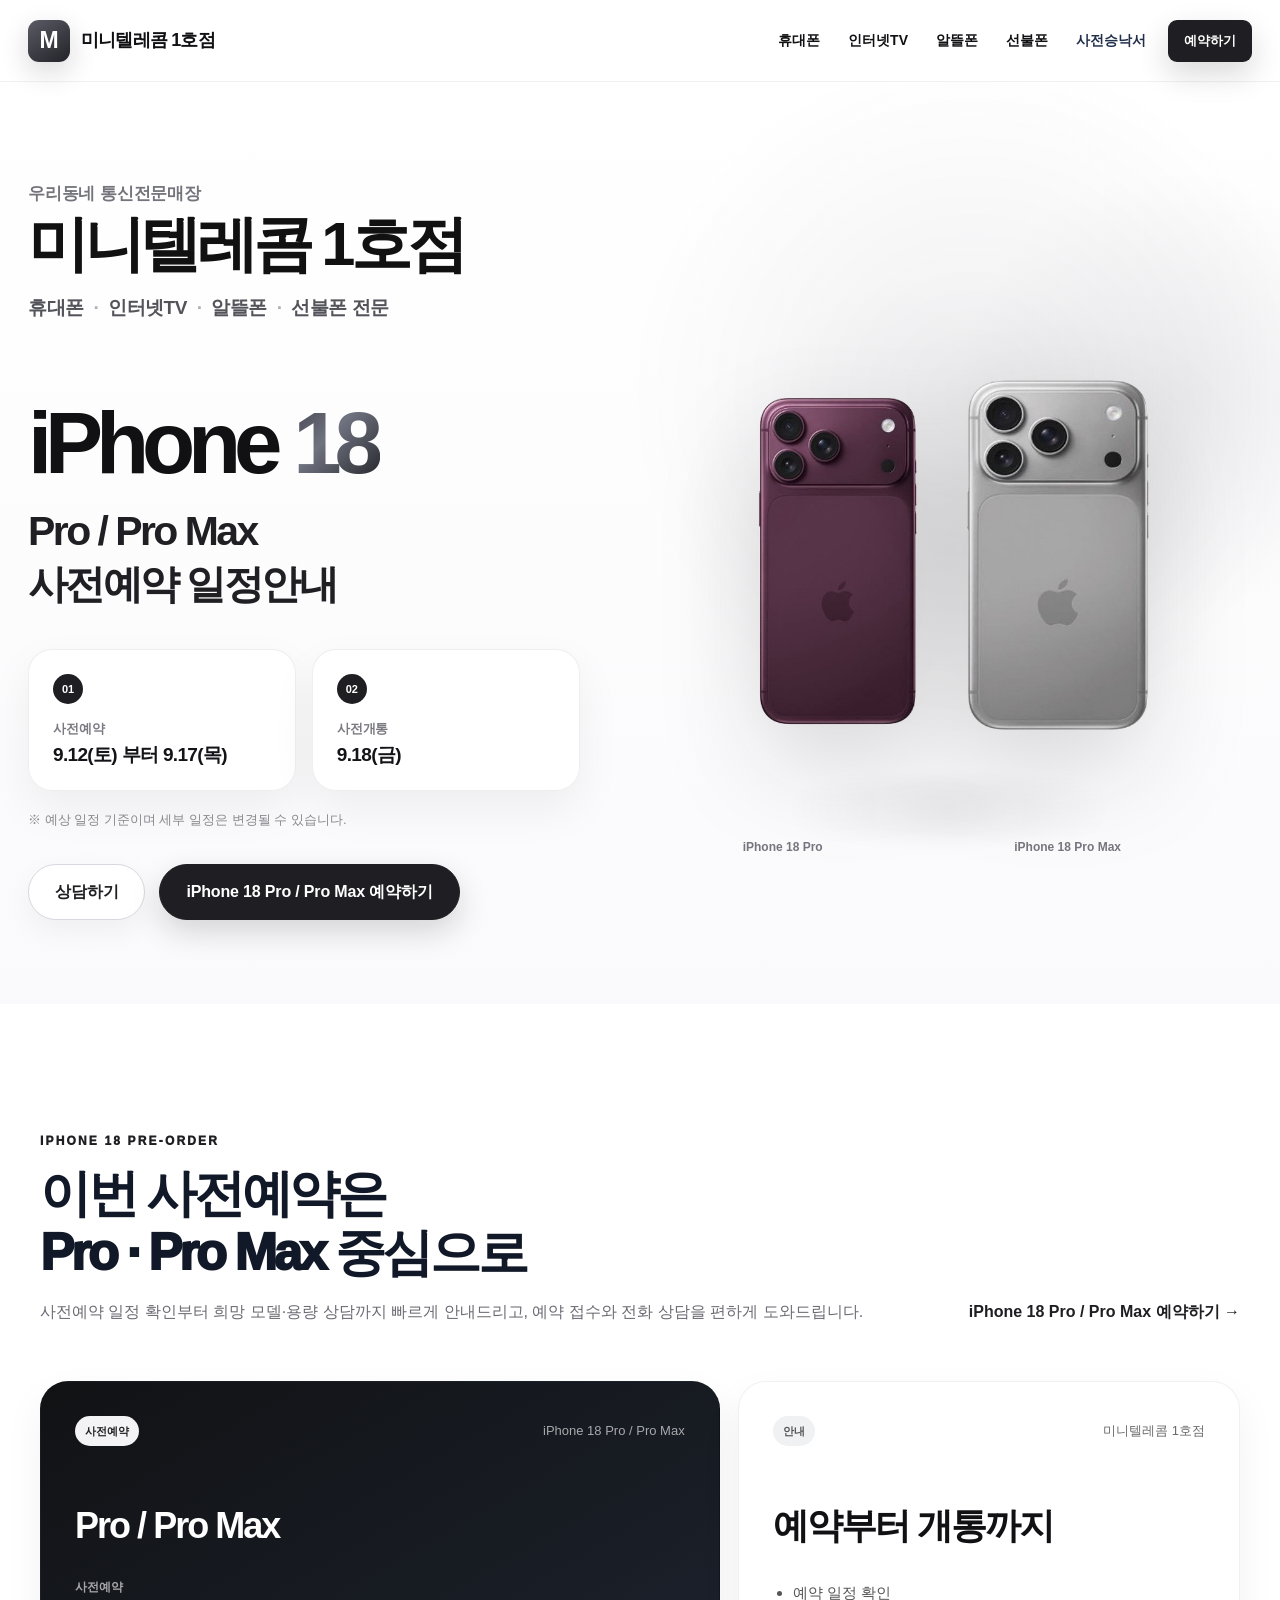
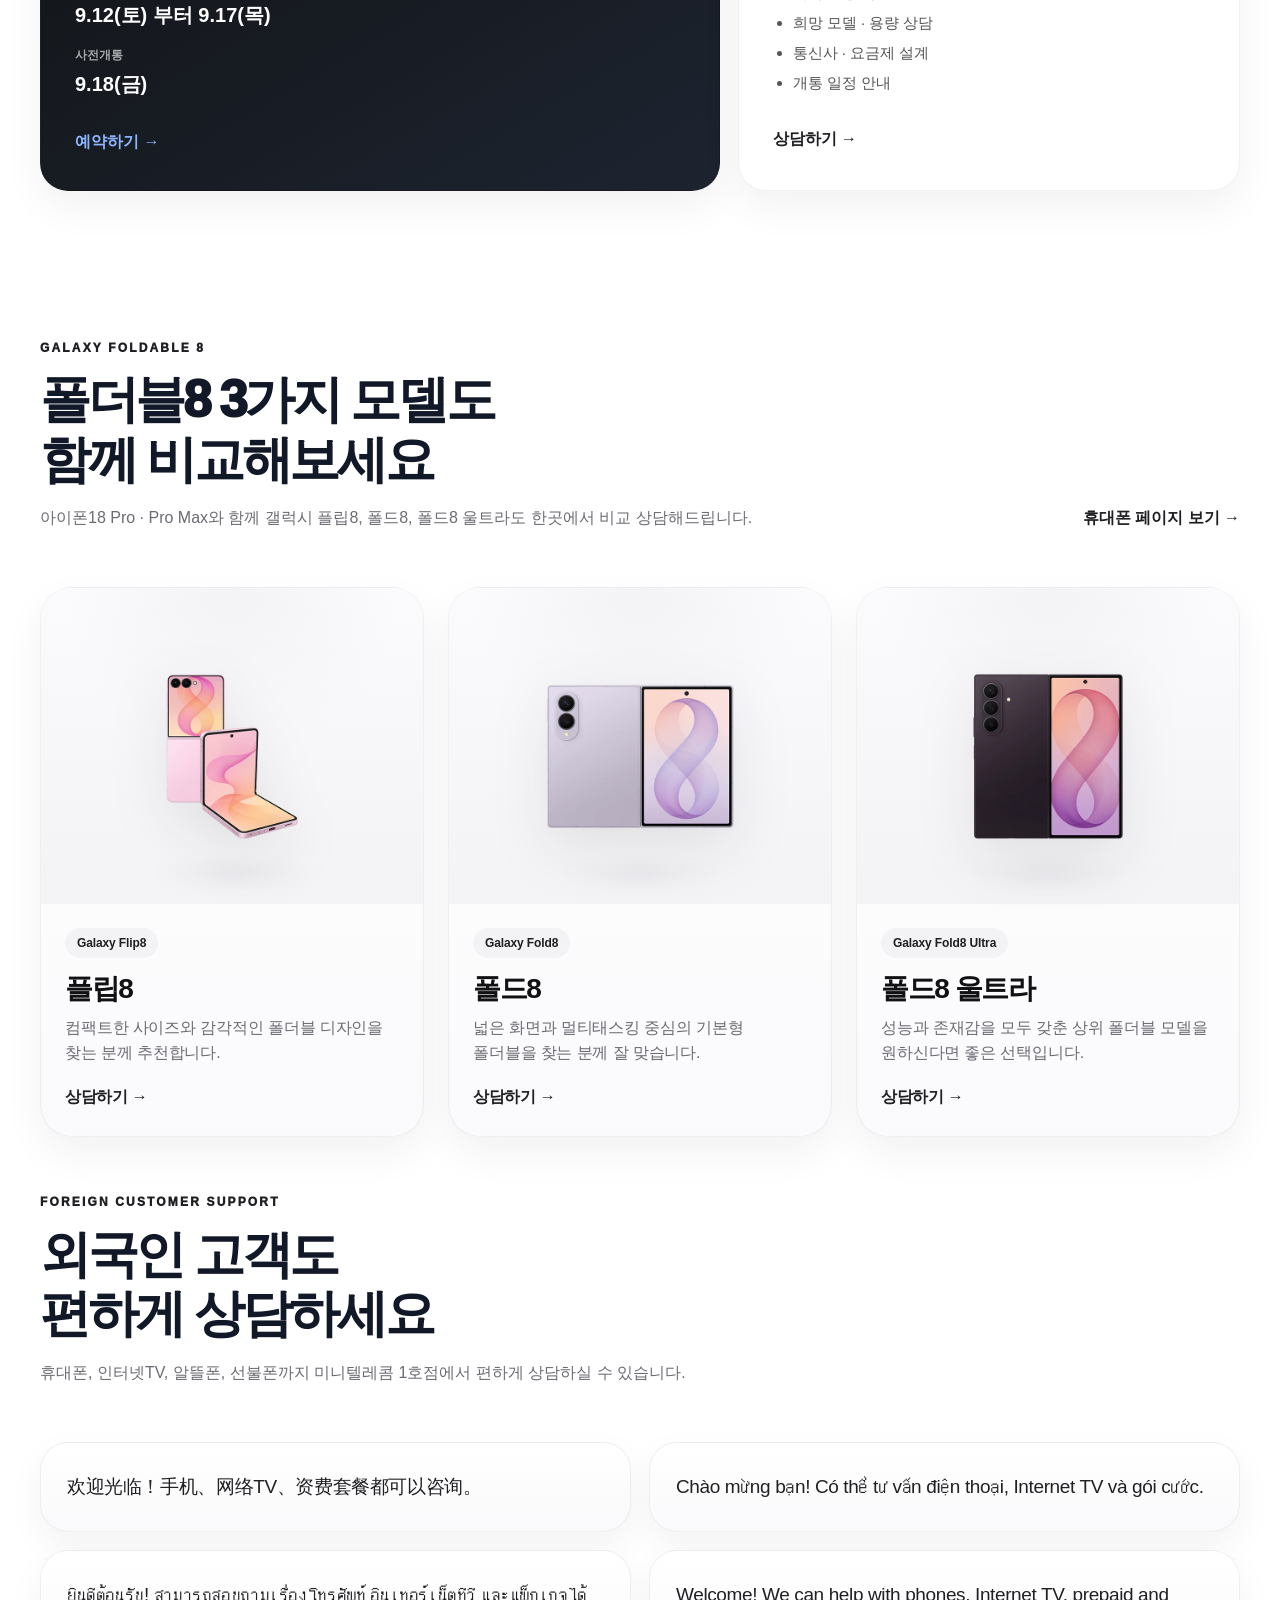
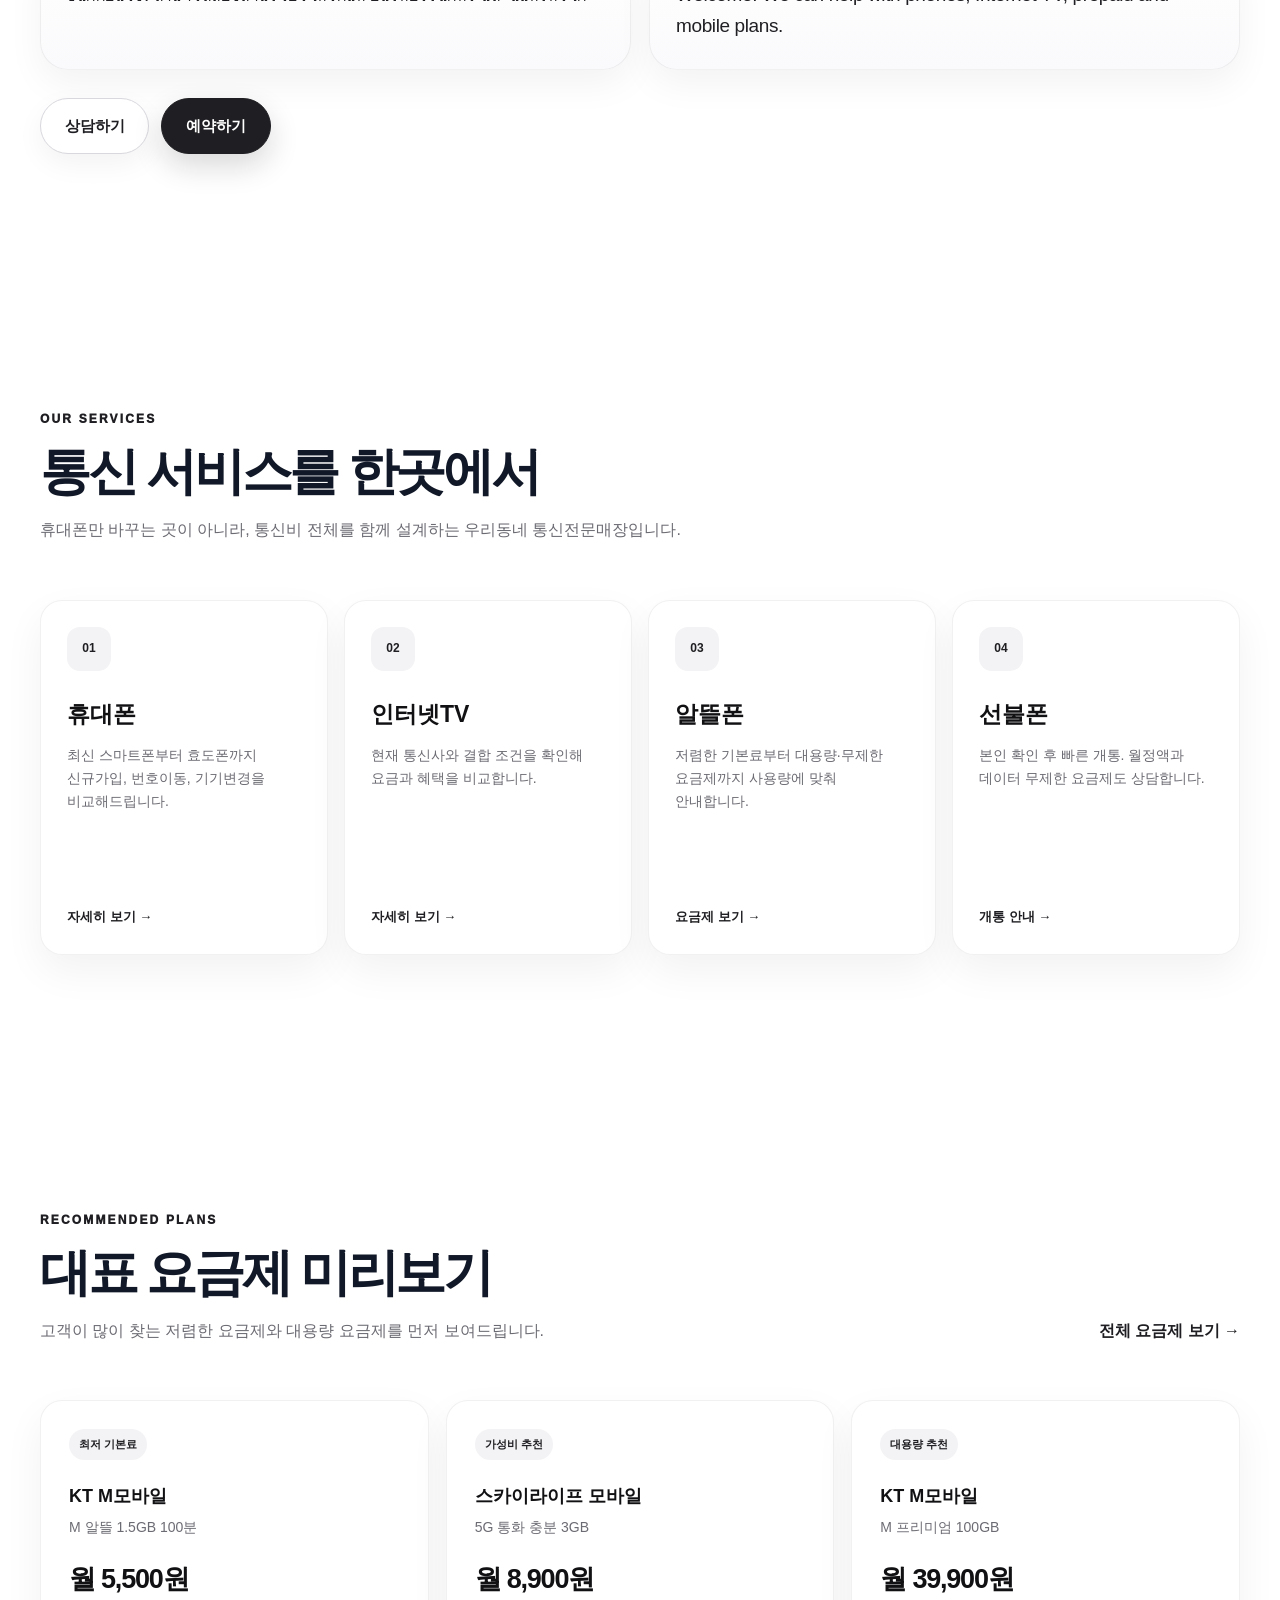
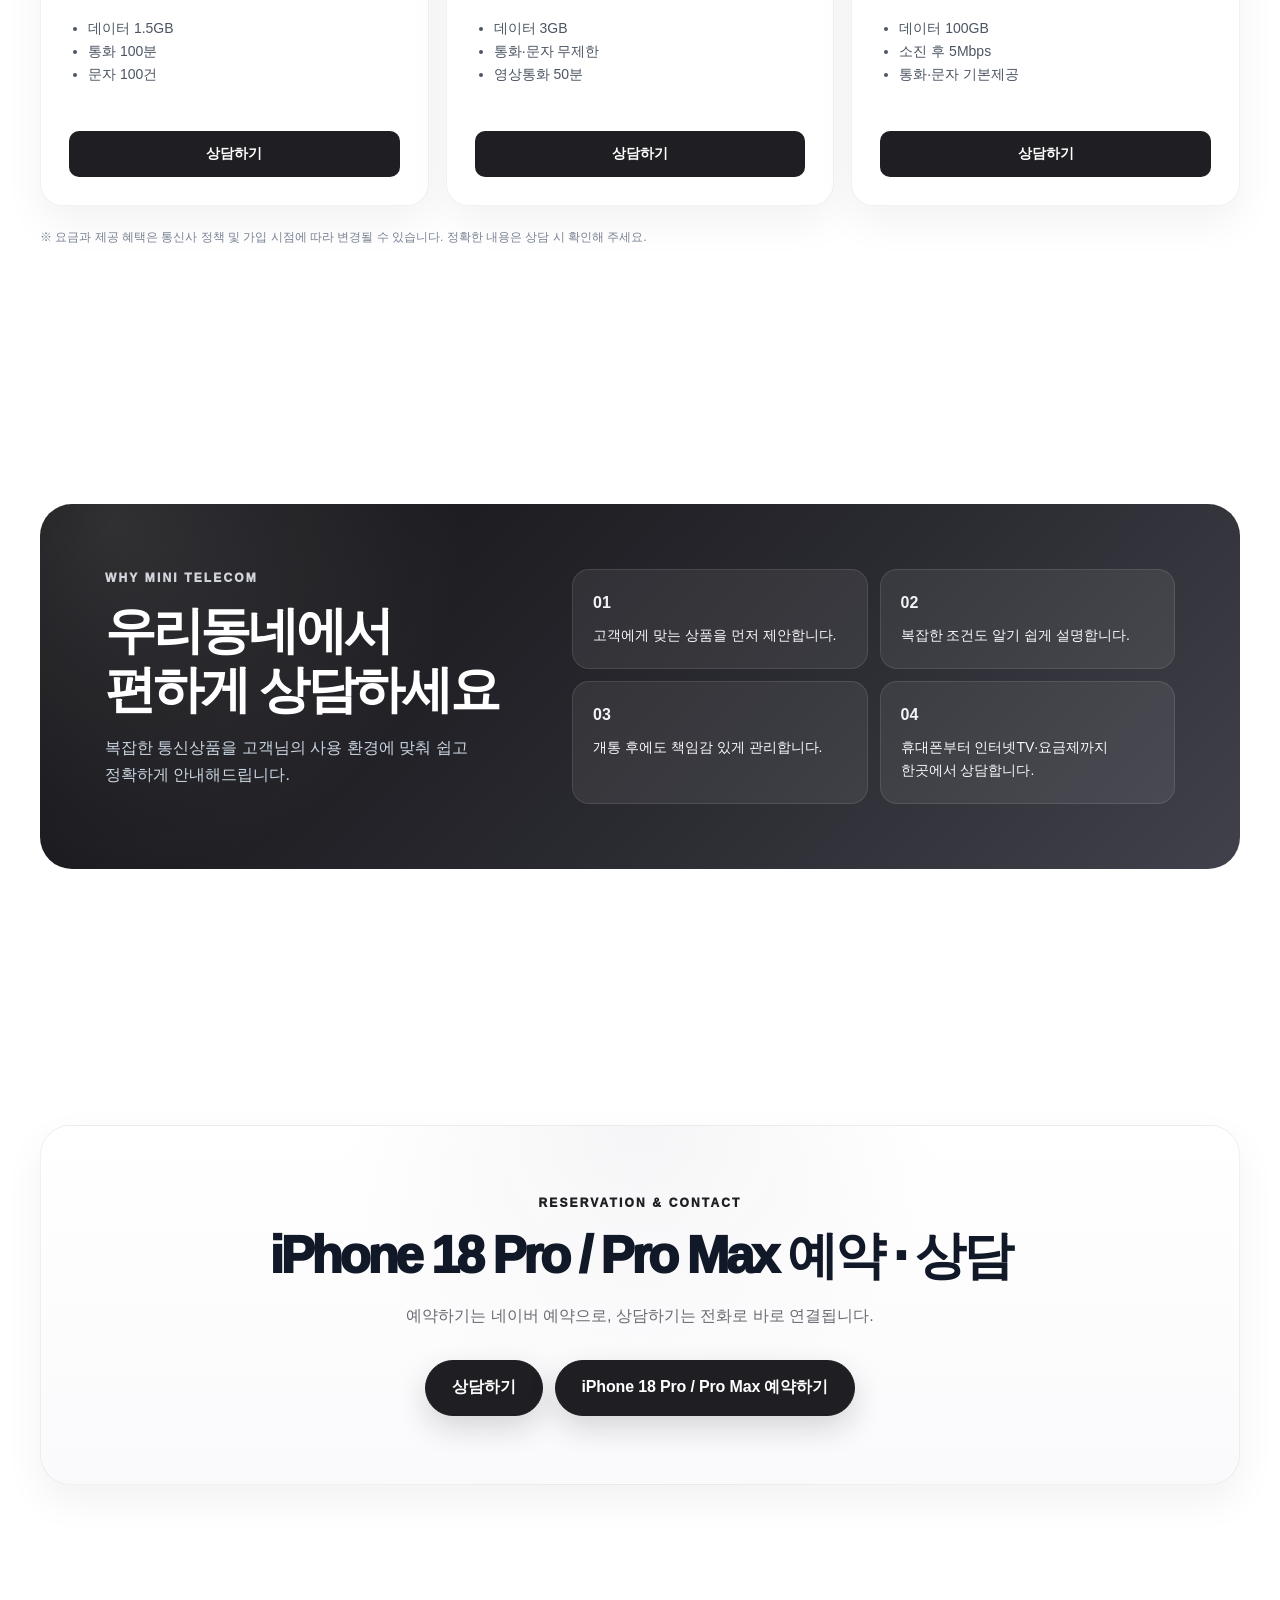
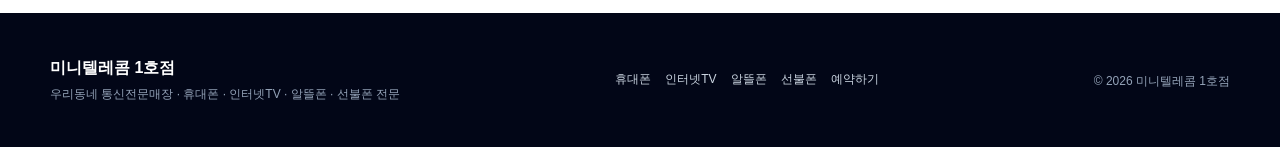
==== commit 8d2e48a9: "수정2" ====
--- a/index.html
+++ b/index.html
@@ -42,7 +42,7 @@
             <h2>Pro / Pro Max<br><strong>사전예약 일정안내</strong></h2>
           </div>
           <div class="iphone-timeline" aria-label="아이폰18 프로 및 프로맥스 예상 출시 일정">
-            <div><span>01</span><small>사전예약</small><strong>9.12(토) 부터 9.17(목)까지</strong></div>
+            <div><span>01</span><small>사전예약</small><strong>9.12(토) 부터 9.17(목)</strong></div>
             <div><span>02</span><small>사전개통</small><strong>9.18(금)</strong></div>
           </div>
           <p class="campaign-note">※ 예상 일정 기준이며 세부 일정은 변경될 수 있습니다.</p>
@@ -72,7 +72,7 @@
         <article class="preorder-card primary">
           <div class="preorder-card-top"><span class="pill">사전예약</span><small>iPhone 18 Pro / Pro Max</small></div>
           <h3>Pro / Pro Max</h3>
-          <p>사전예약</p><strong>9.11(금) 또는 9.12(토)</strong>
+          <p>사전예약</p><strong>9.12(토) 부터 9.17(목)</strong>
           <p>사전개통</p><strong>9.18(금)</strong>
           <a href="https://naver.me/xNpsObPj" target="_blank" rel="noopener noreferrer">예약하기 →</a>
         </article>
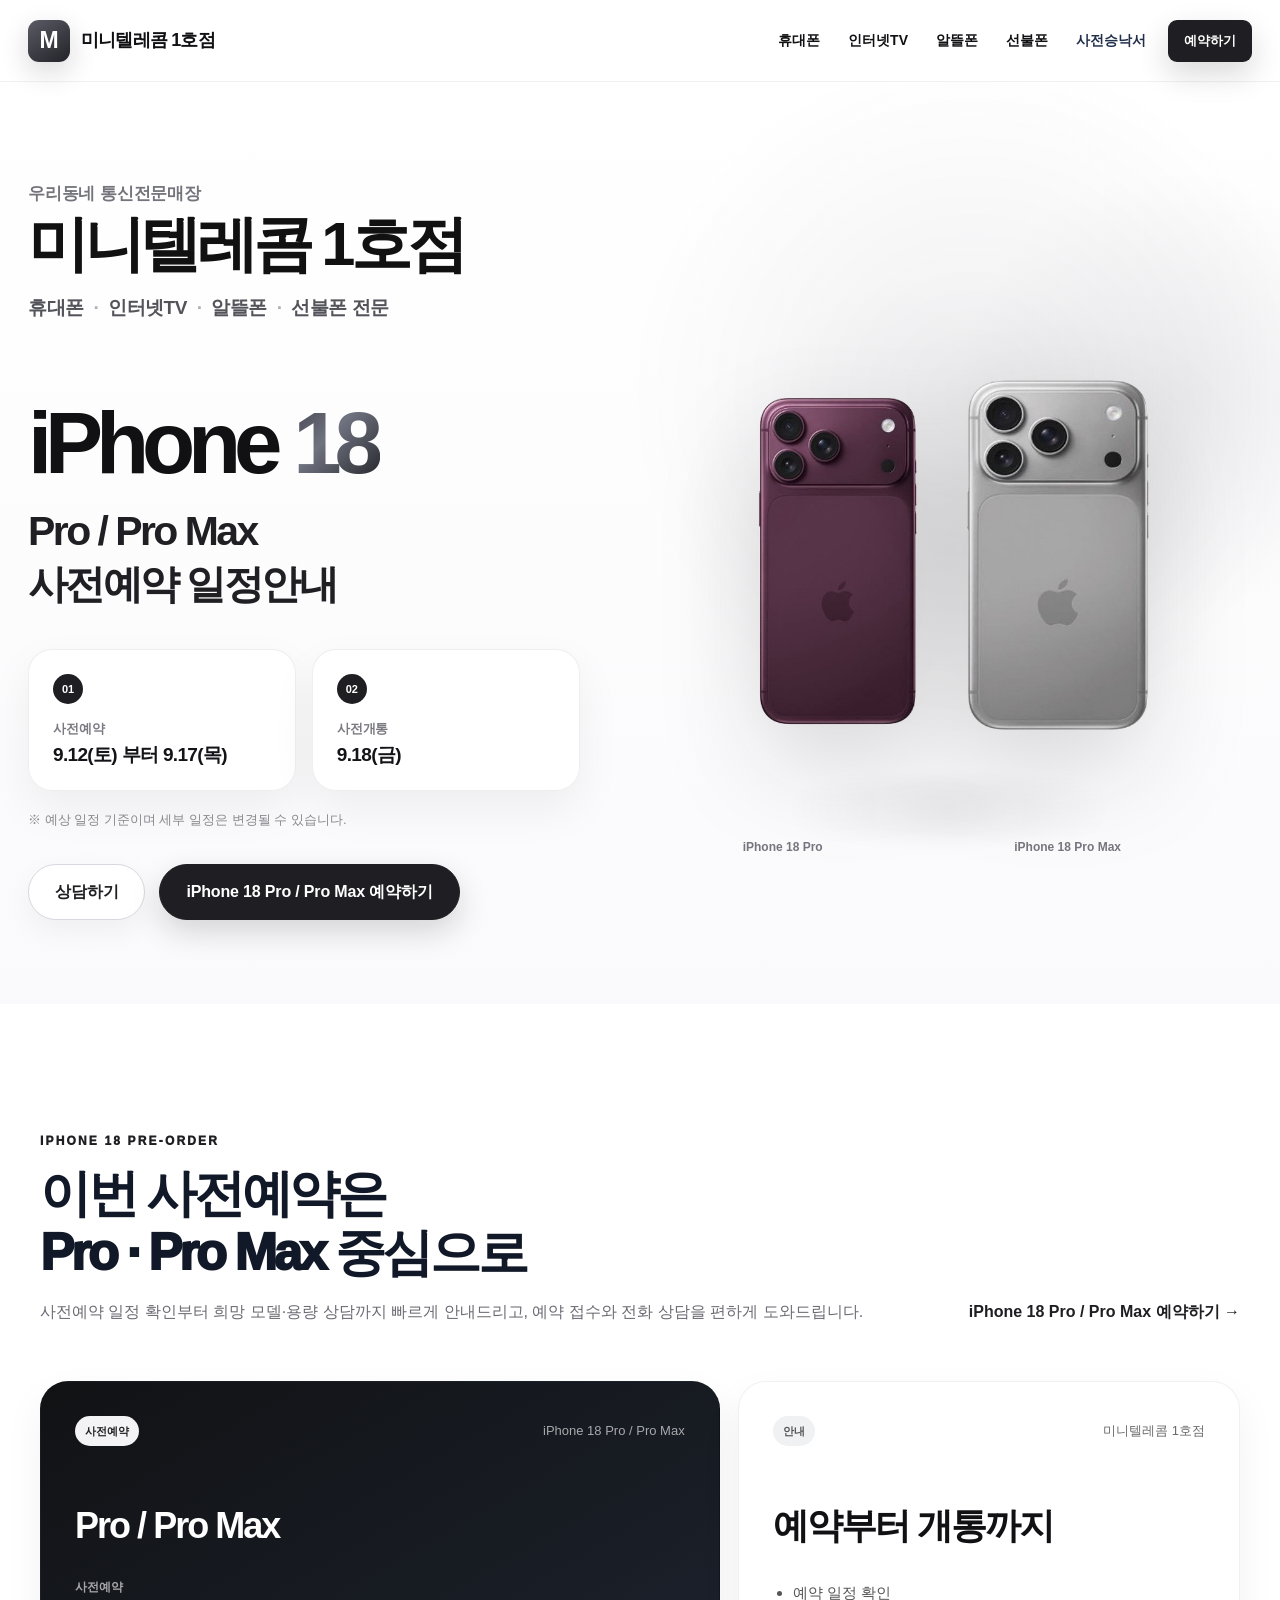
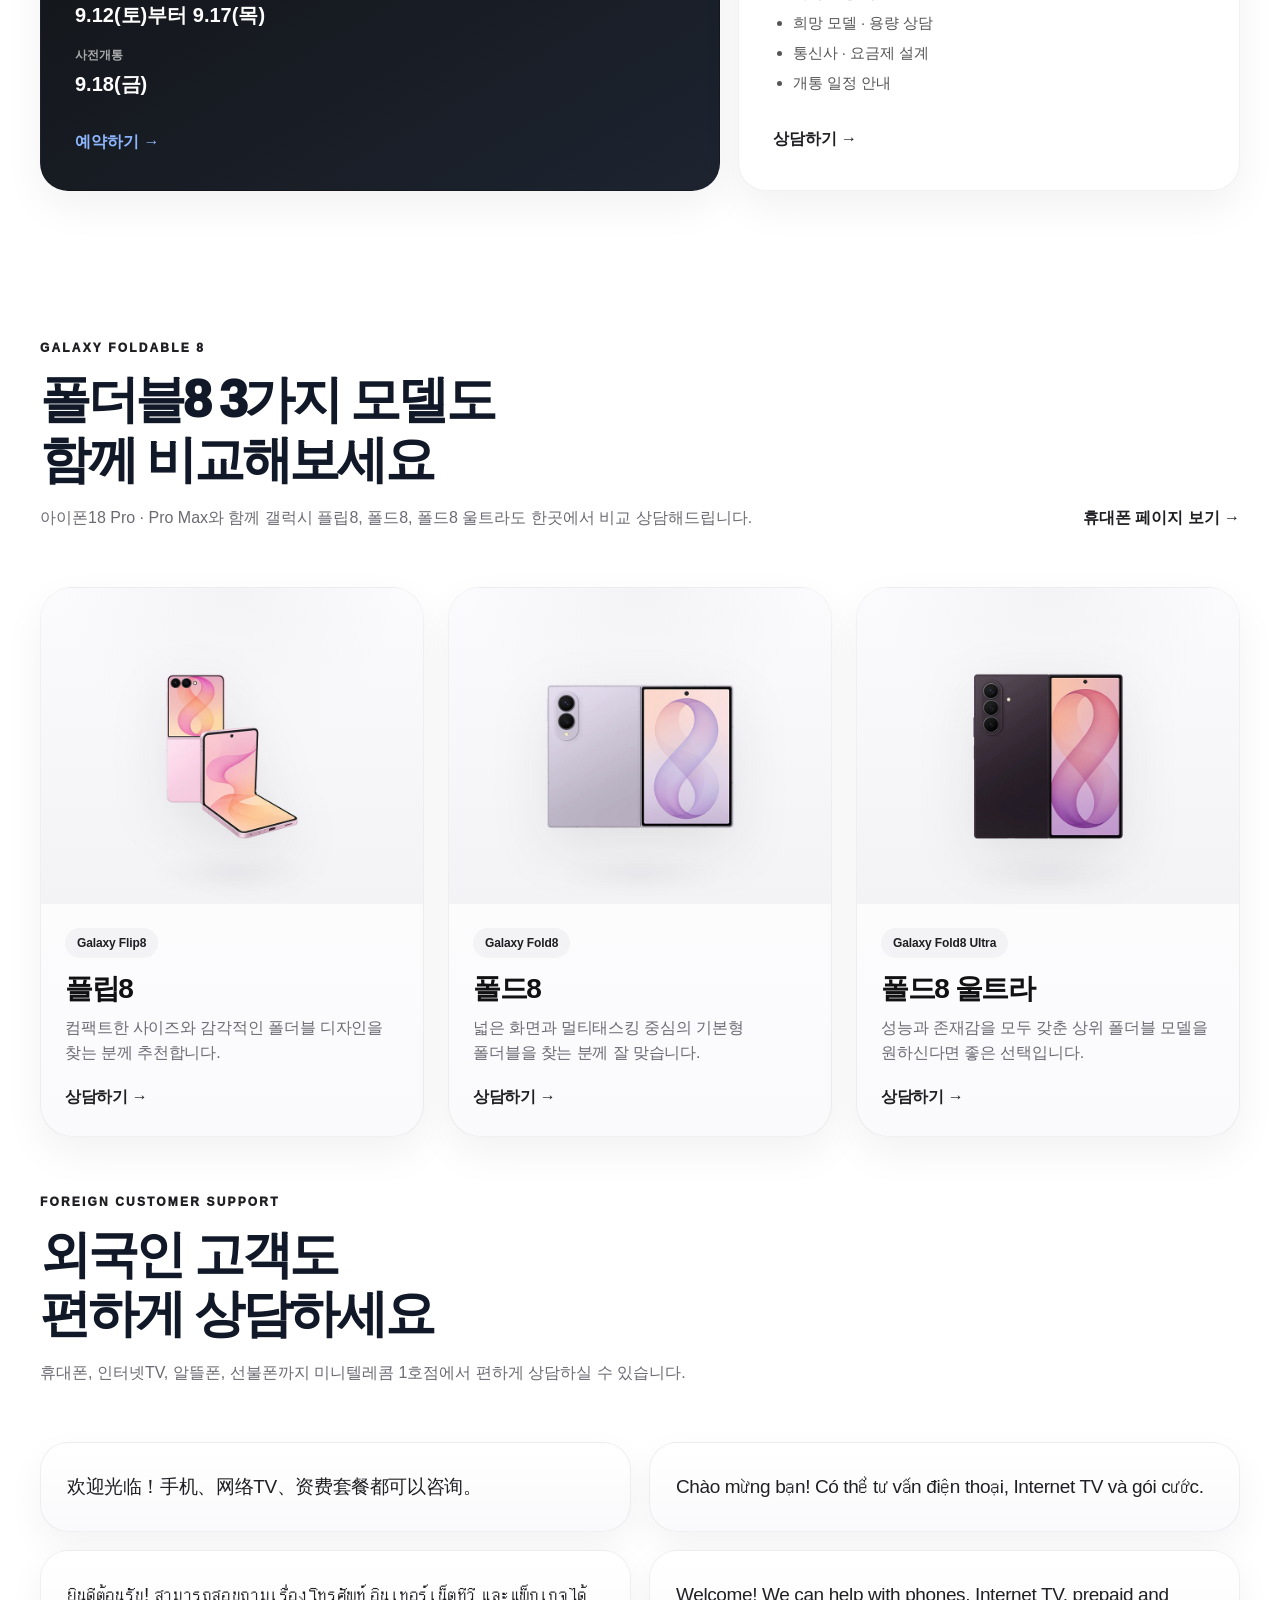
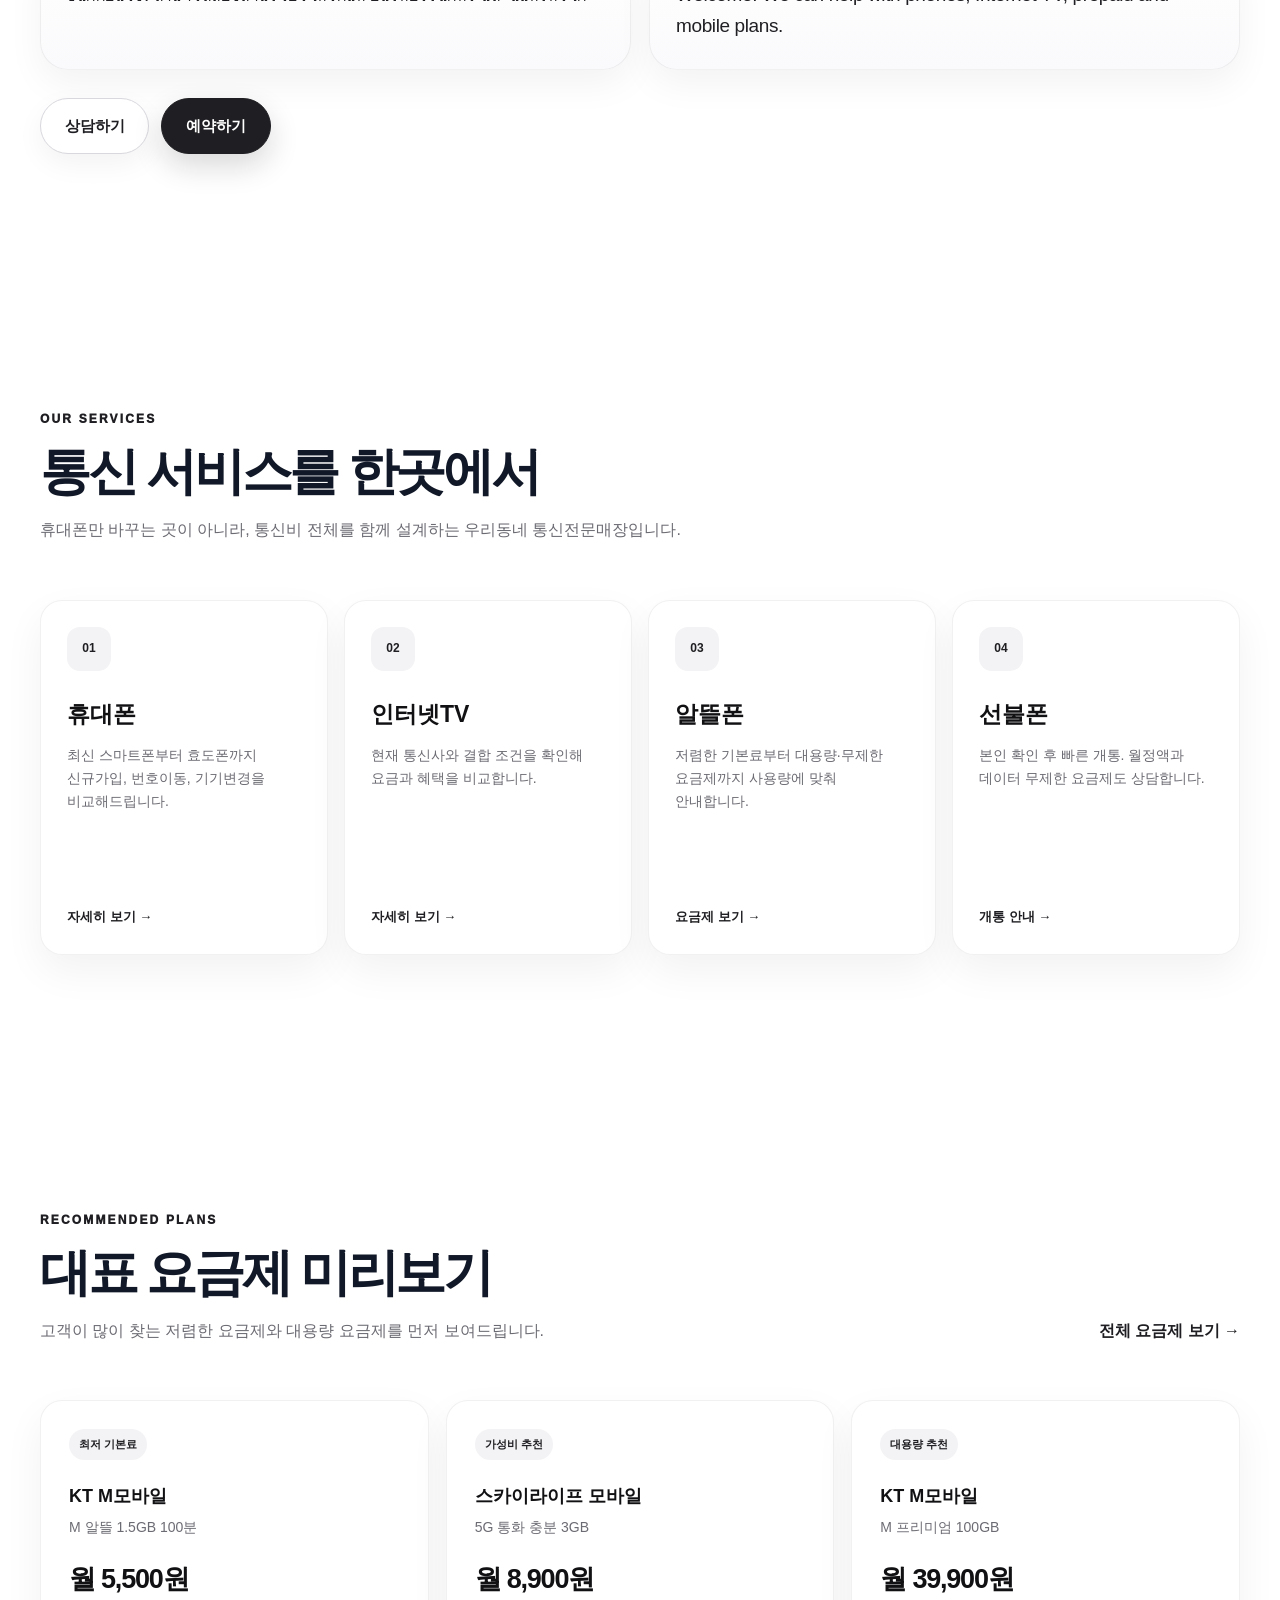
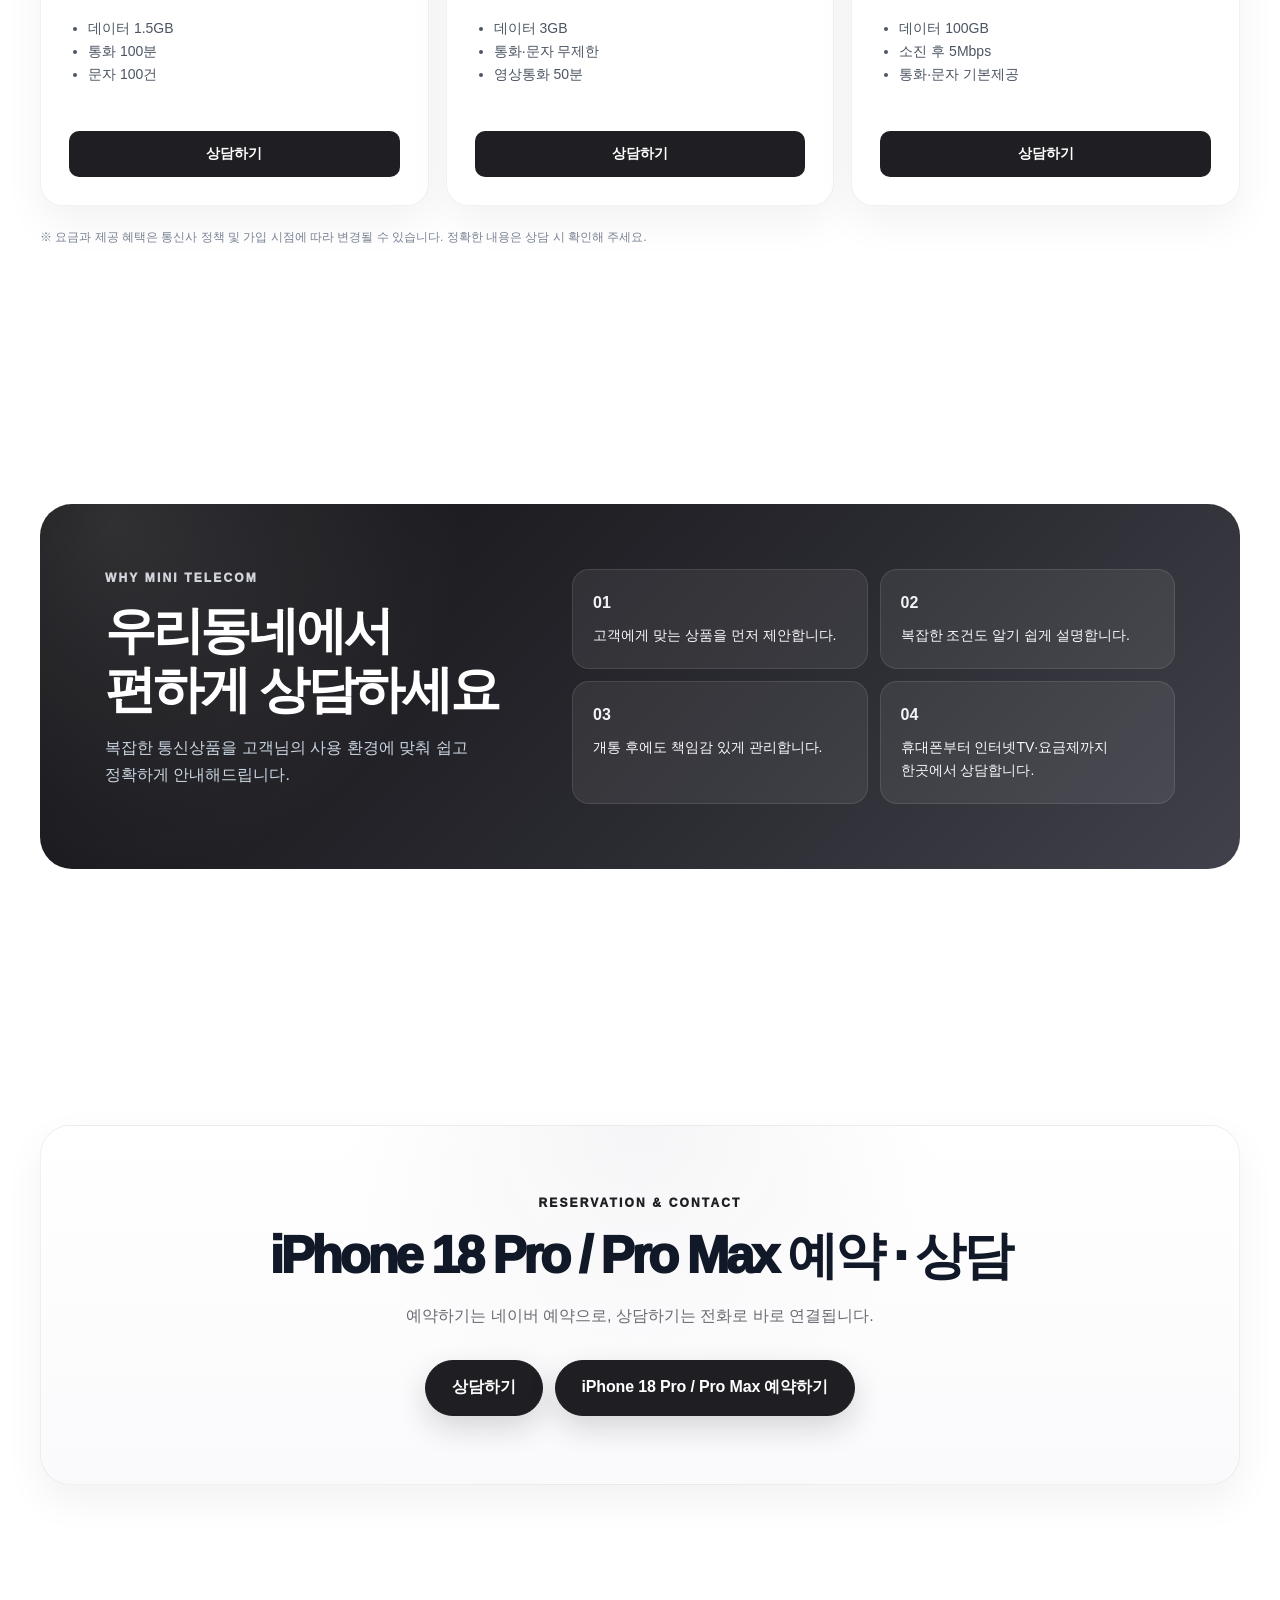
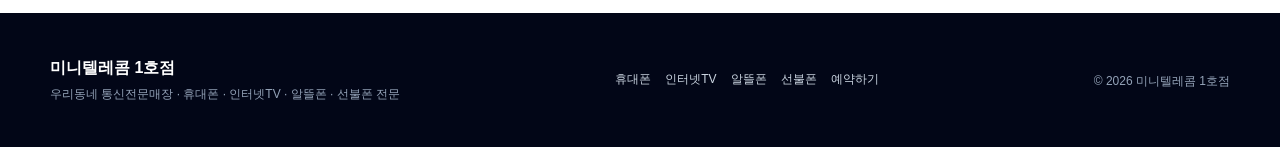
==== commit 79362657: "수정2" ====
--- a/index.html
+++ b/index.html
@@ -72,7 +72,7 @@
         <article class="preorder-card primary">
           <div class="preorder-card-top"><span class="pill">사전예약</span><small>iPhone 18 Pro / Pro Max</small></div>
           <h3>Pro / Pro Max</h3>
-          <p>사전예약</p><strong>9.12(토) 부터 9.17(목)</strong>
+          <p>사전예약</p><strong>9.12(토)부터 9.17(목)</strong>
           <p>사전개통</p><strong>9.18(금)</strong>
           <a href="https://naver.me/xNpsObPj" target="_blank" rel="noopener noreferrer">예약하기 →</a>
         </article>
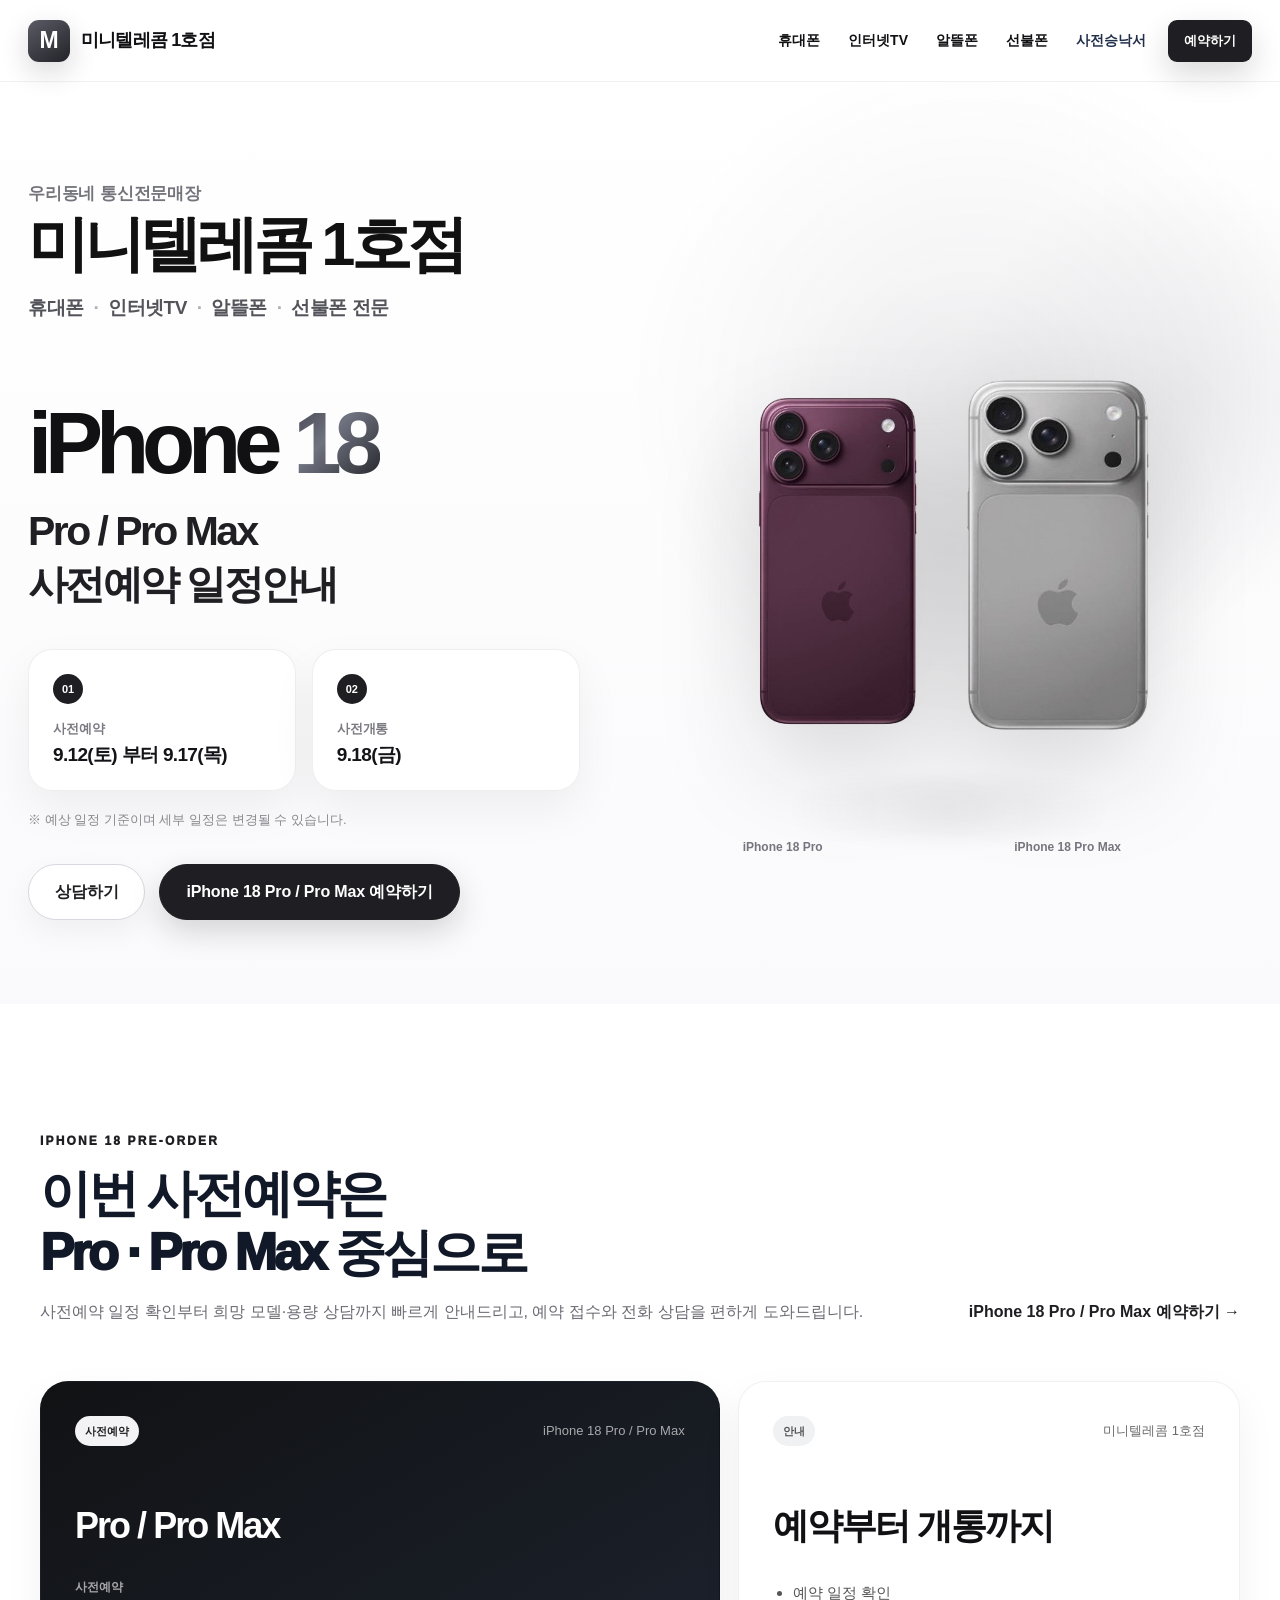
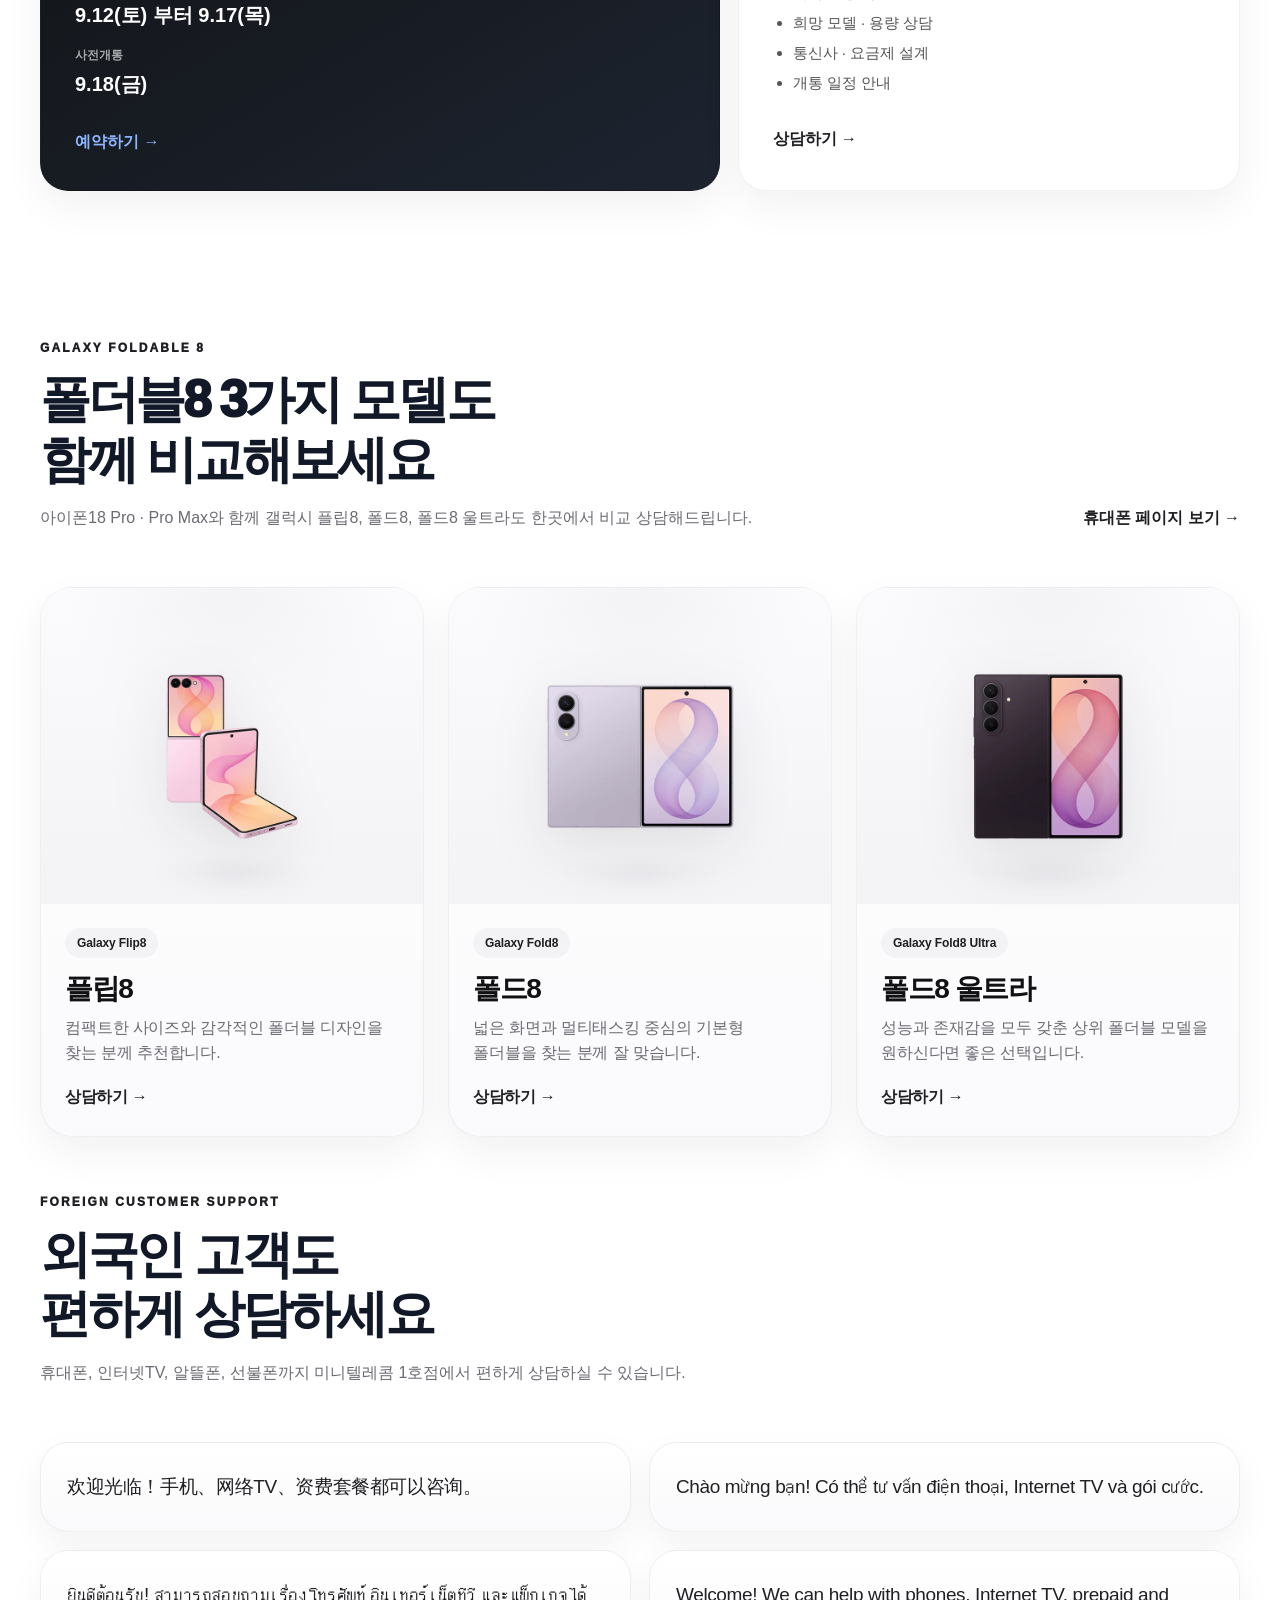
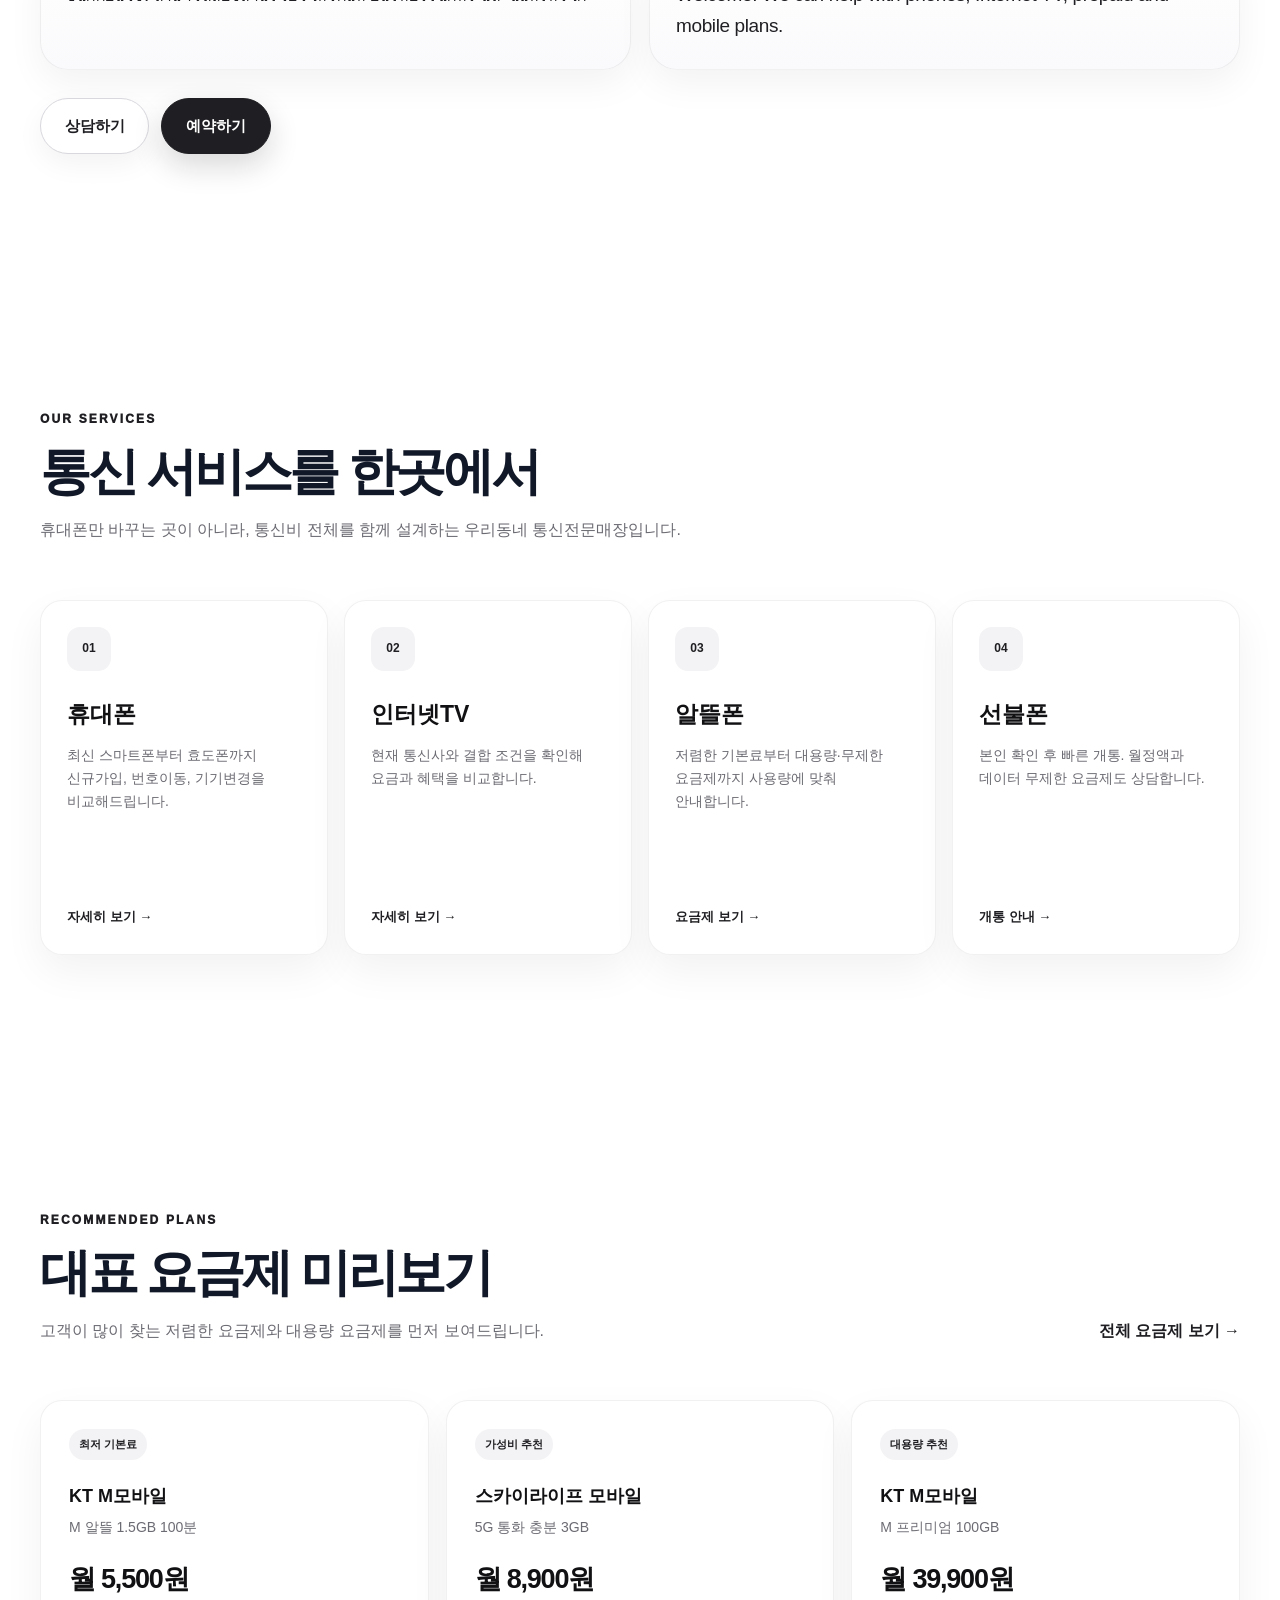
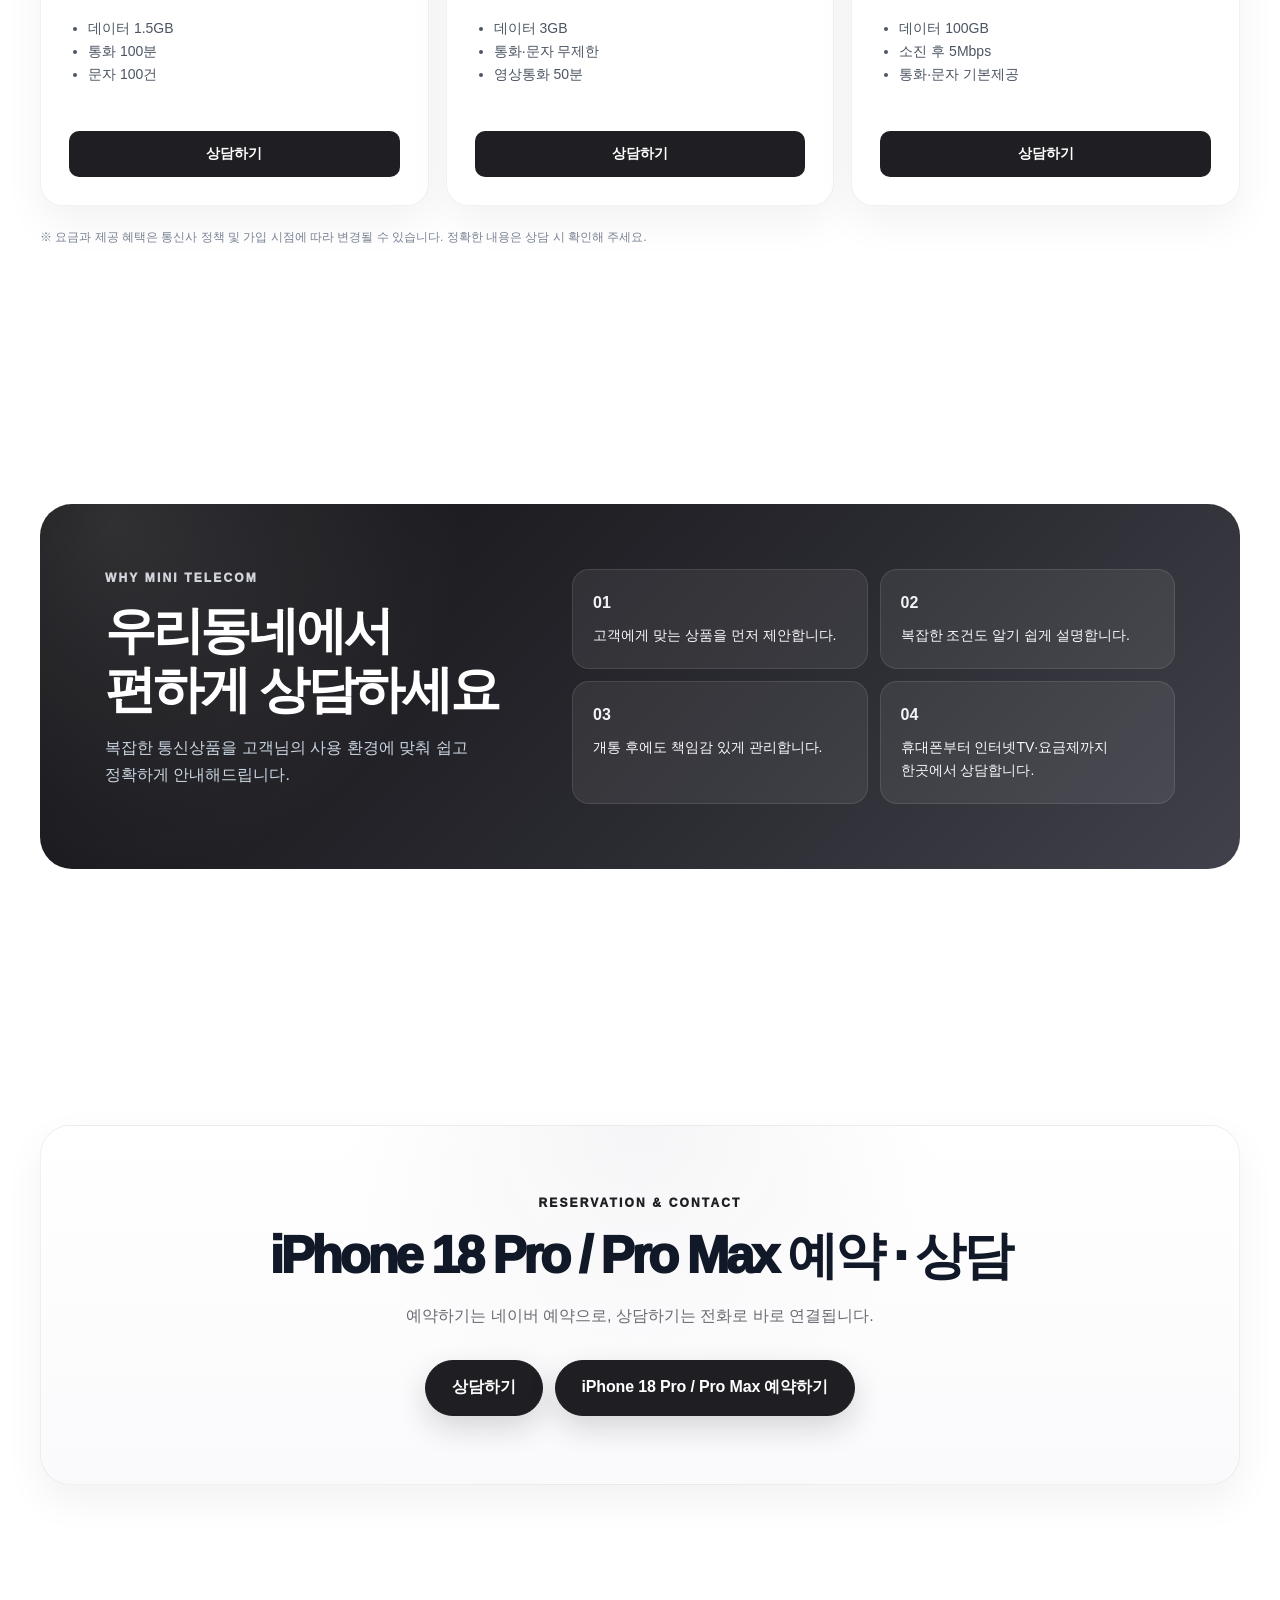
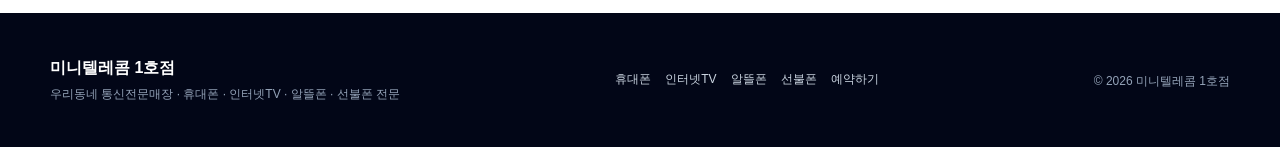
==== commit f52b4222: "수정3" ====
--- a/index.html
+++ b/index.html
@@ -72,7 +72,7 @@
         <article class="preorder-card primary">
           <div class="preorder-card-top"><span class="pill">사전예약</span><small>iPhone 18 Pro / Pro Max</small></div>
           <h3>Pro / Pro Max</h3>
-          <p>사전예약</p><strong>9.12(토)부터 9.17(목)</strong>
+          <p>사전예약</p><strong>9.12(토) 부터 9.17(목)</strong>
           <p>사전개통</p><strong>9.18(금)</strong>
           <a href="https://naver.me/xNpsObPj" target="_blank" rel="noopener noreferrer">예약하기 →</a>
         </article>
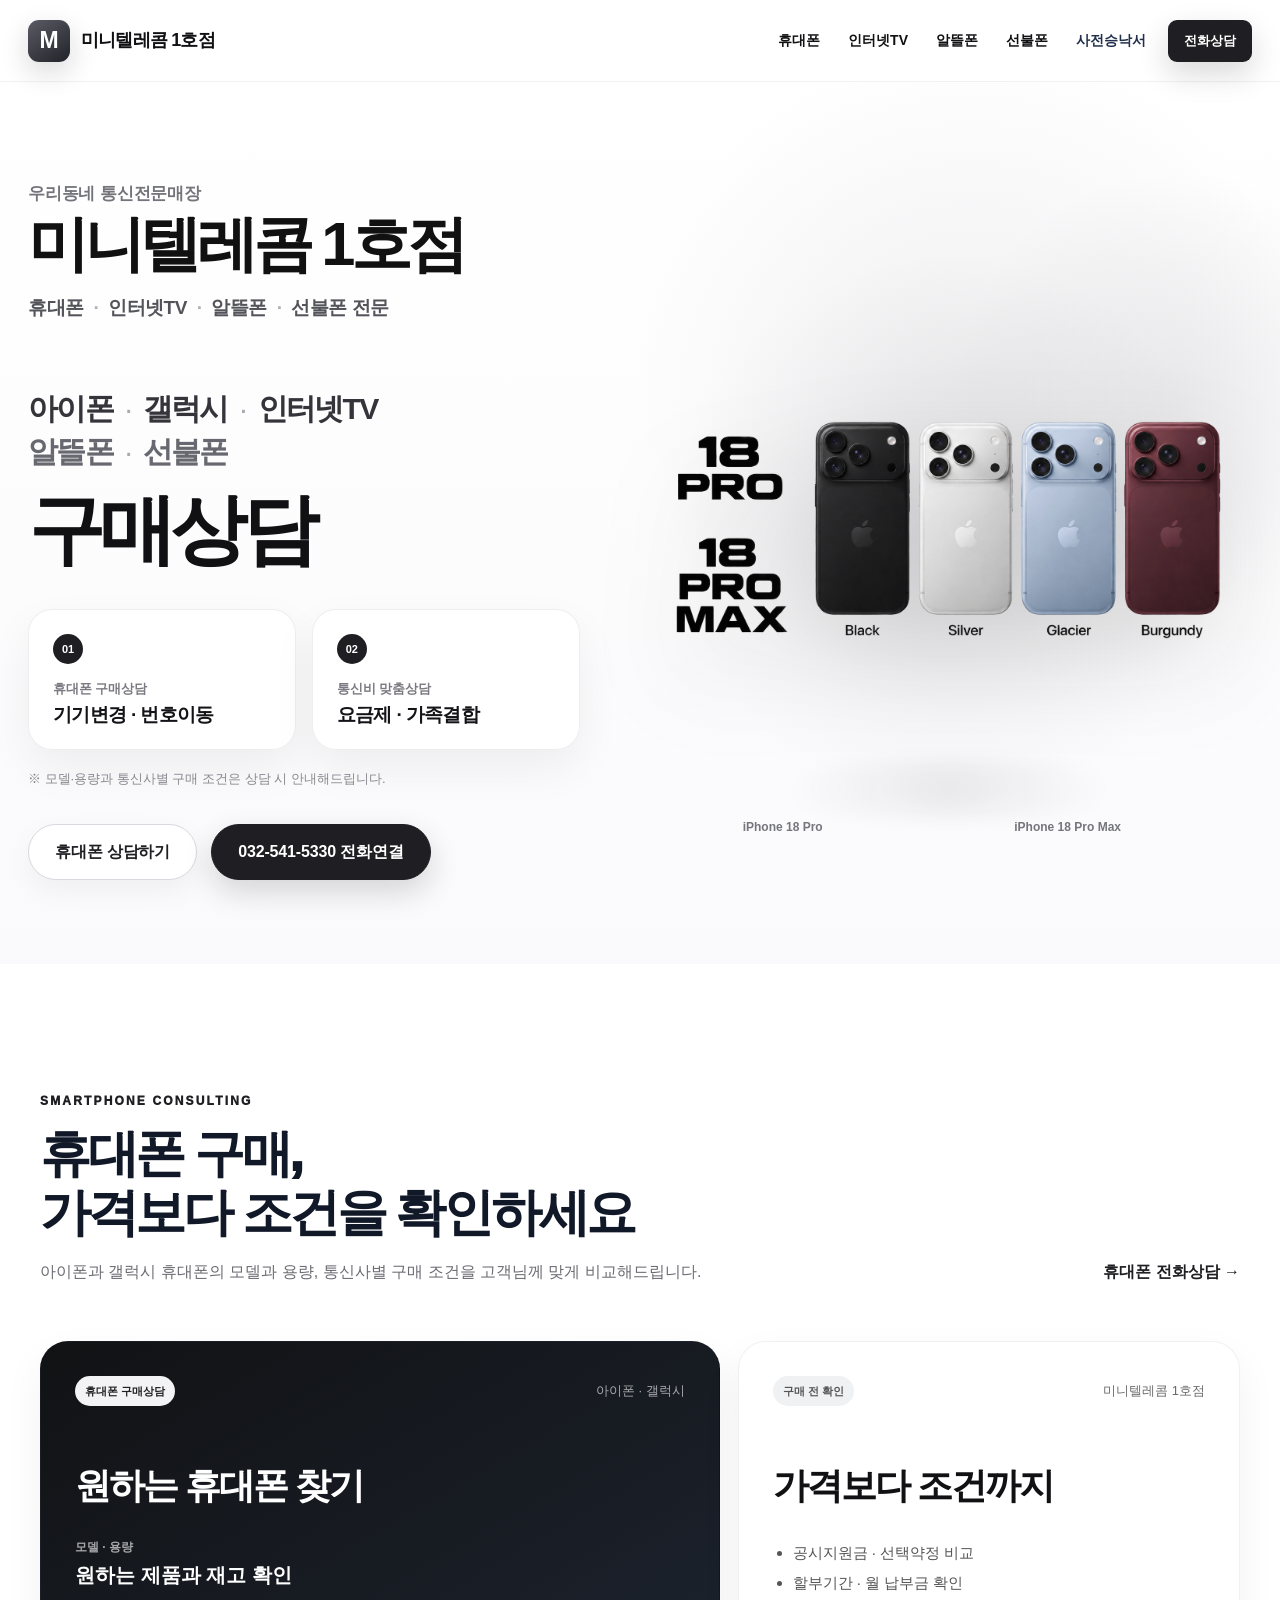
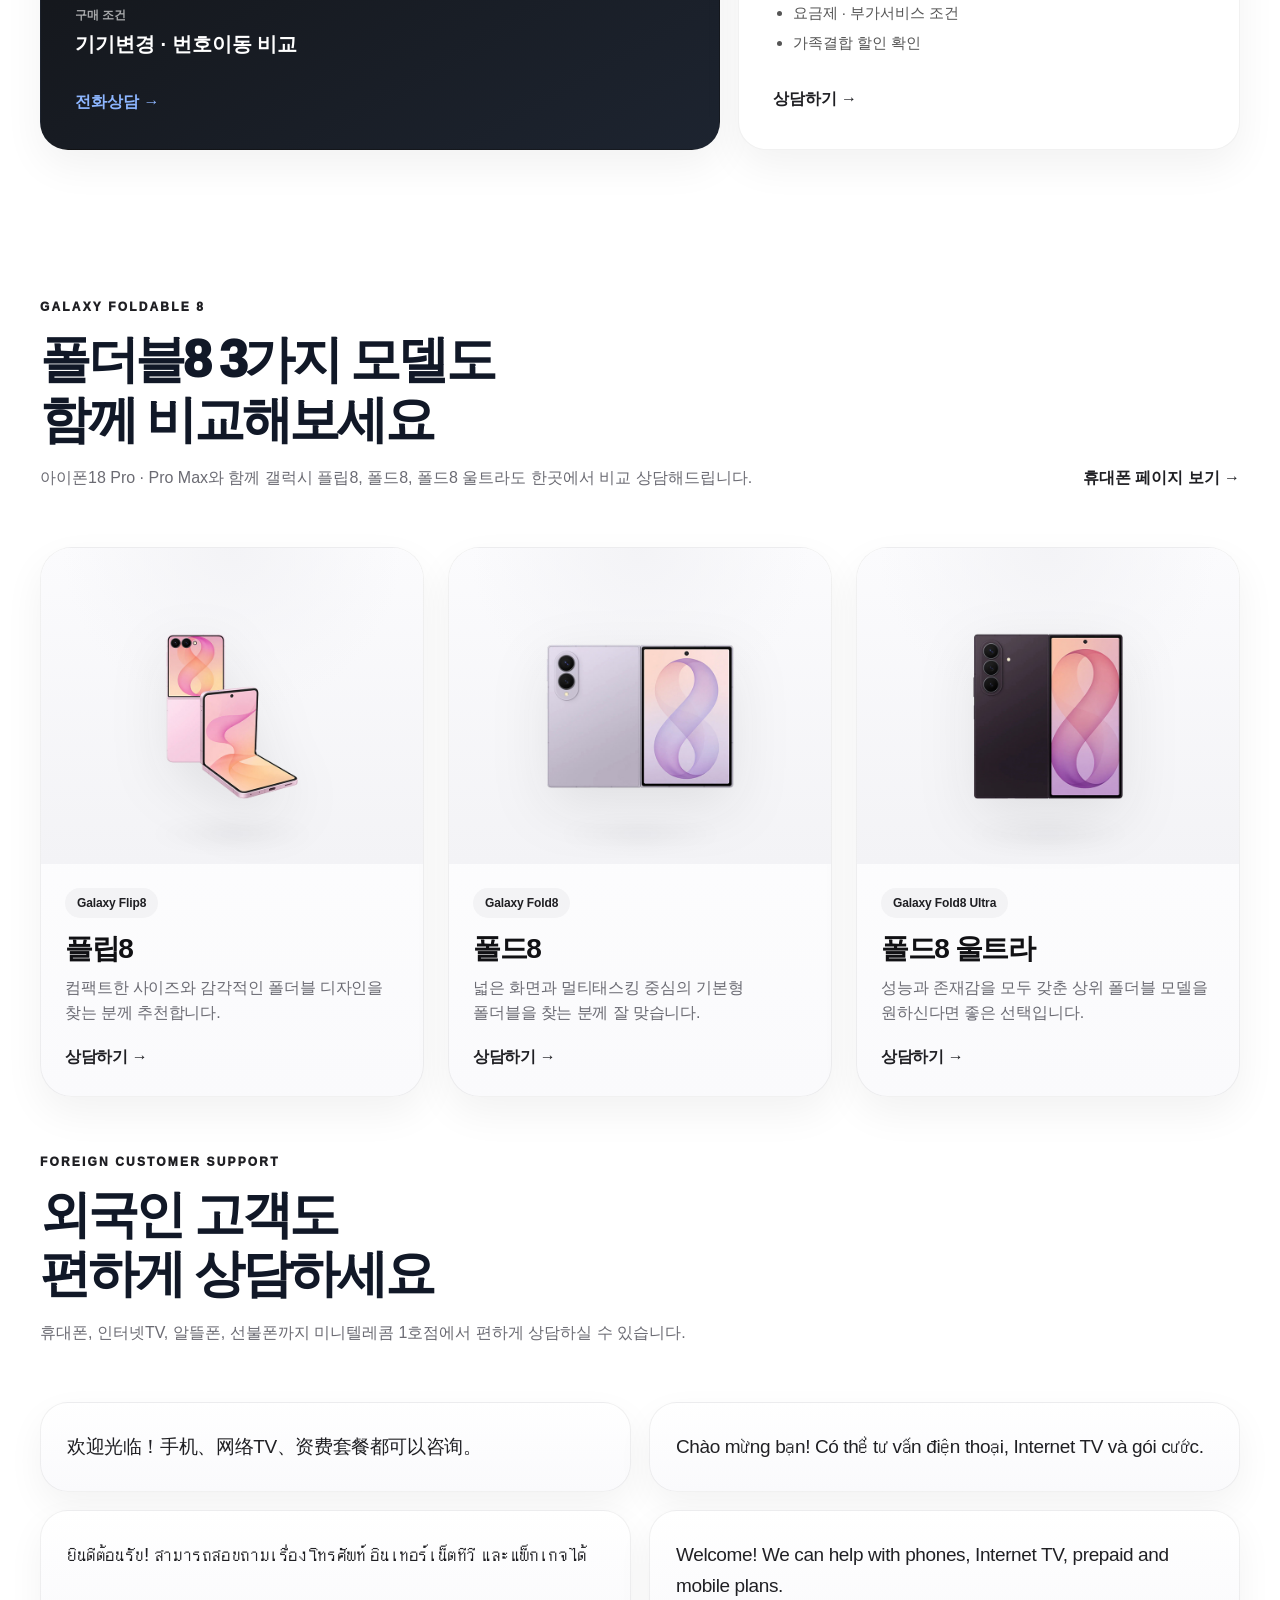
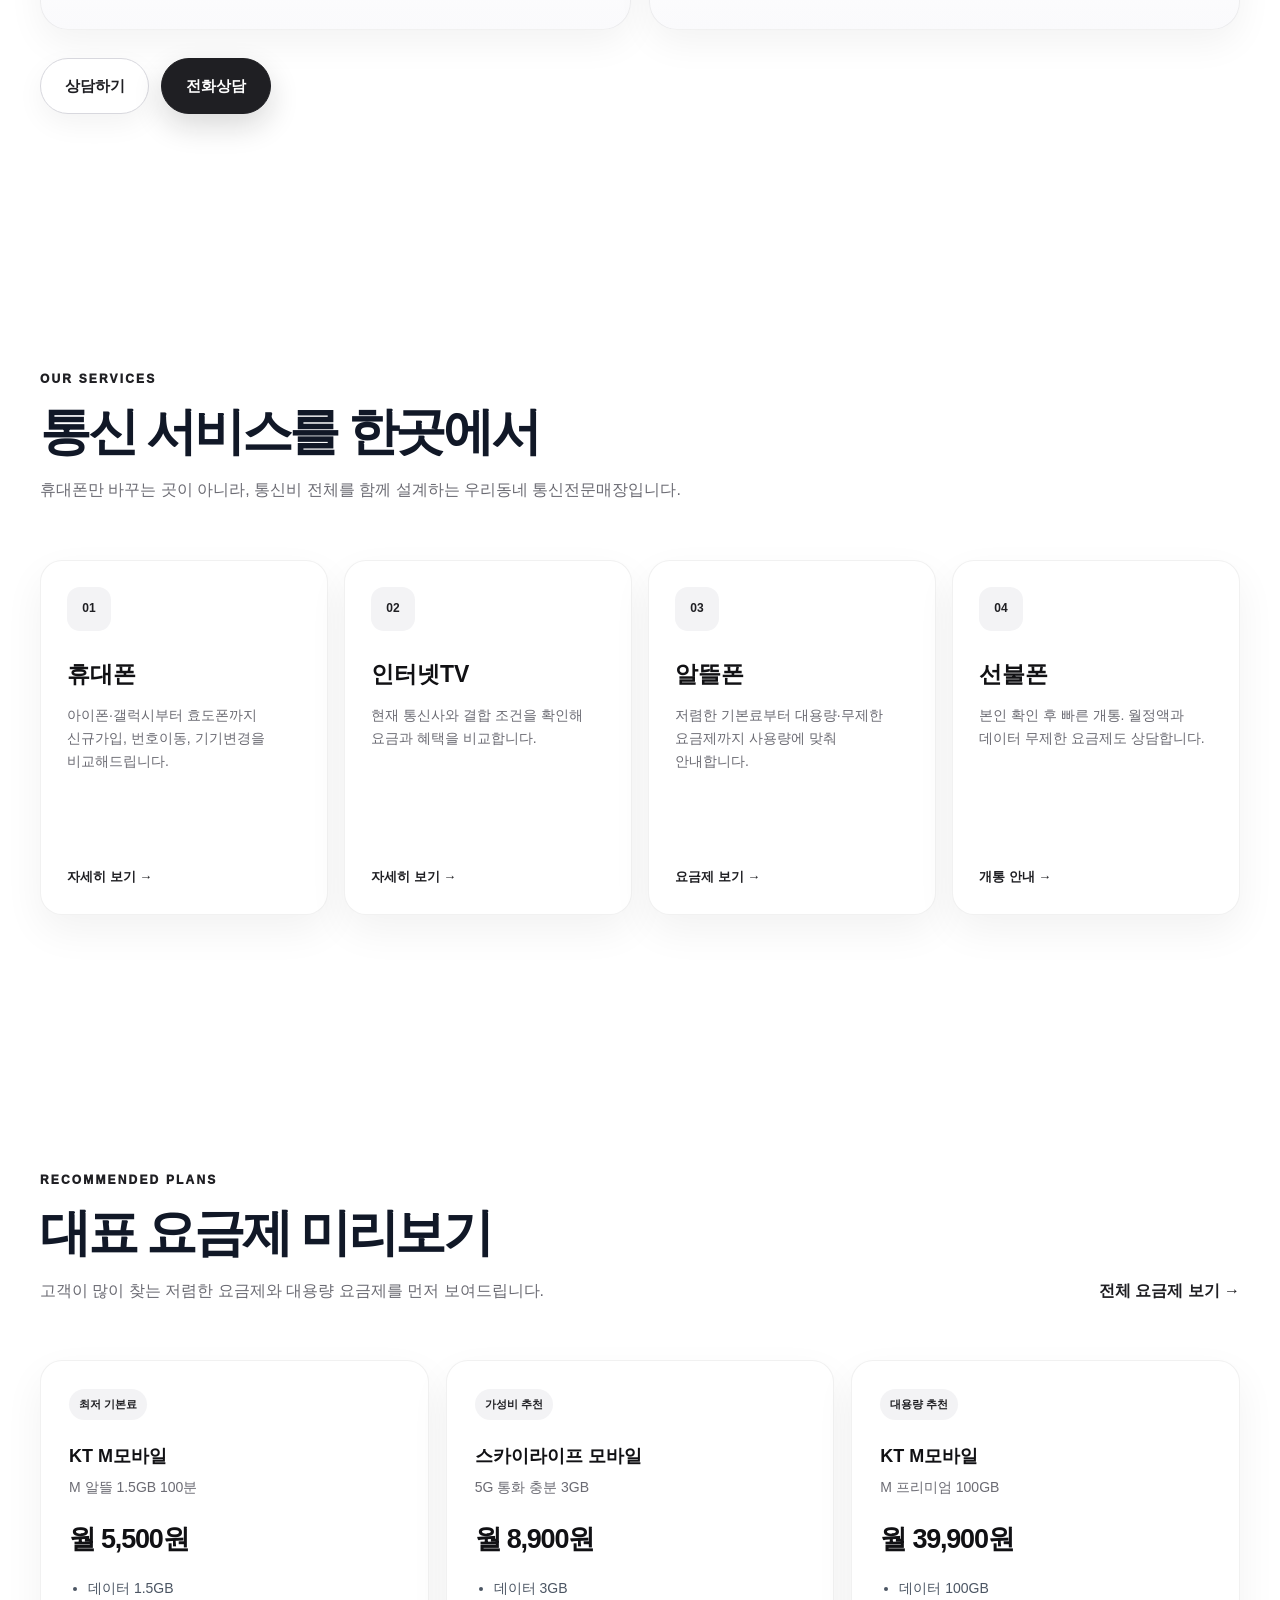
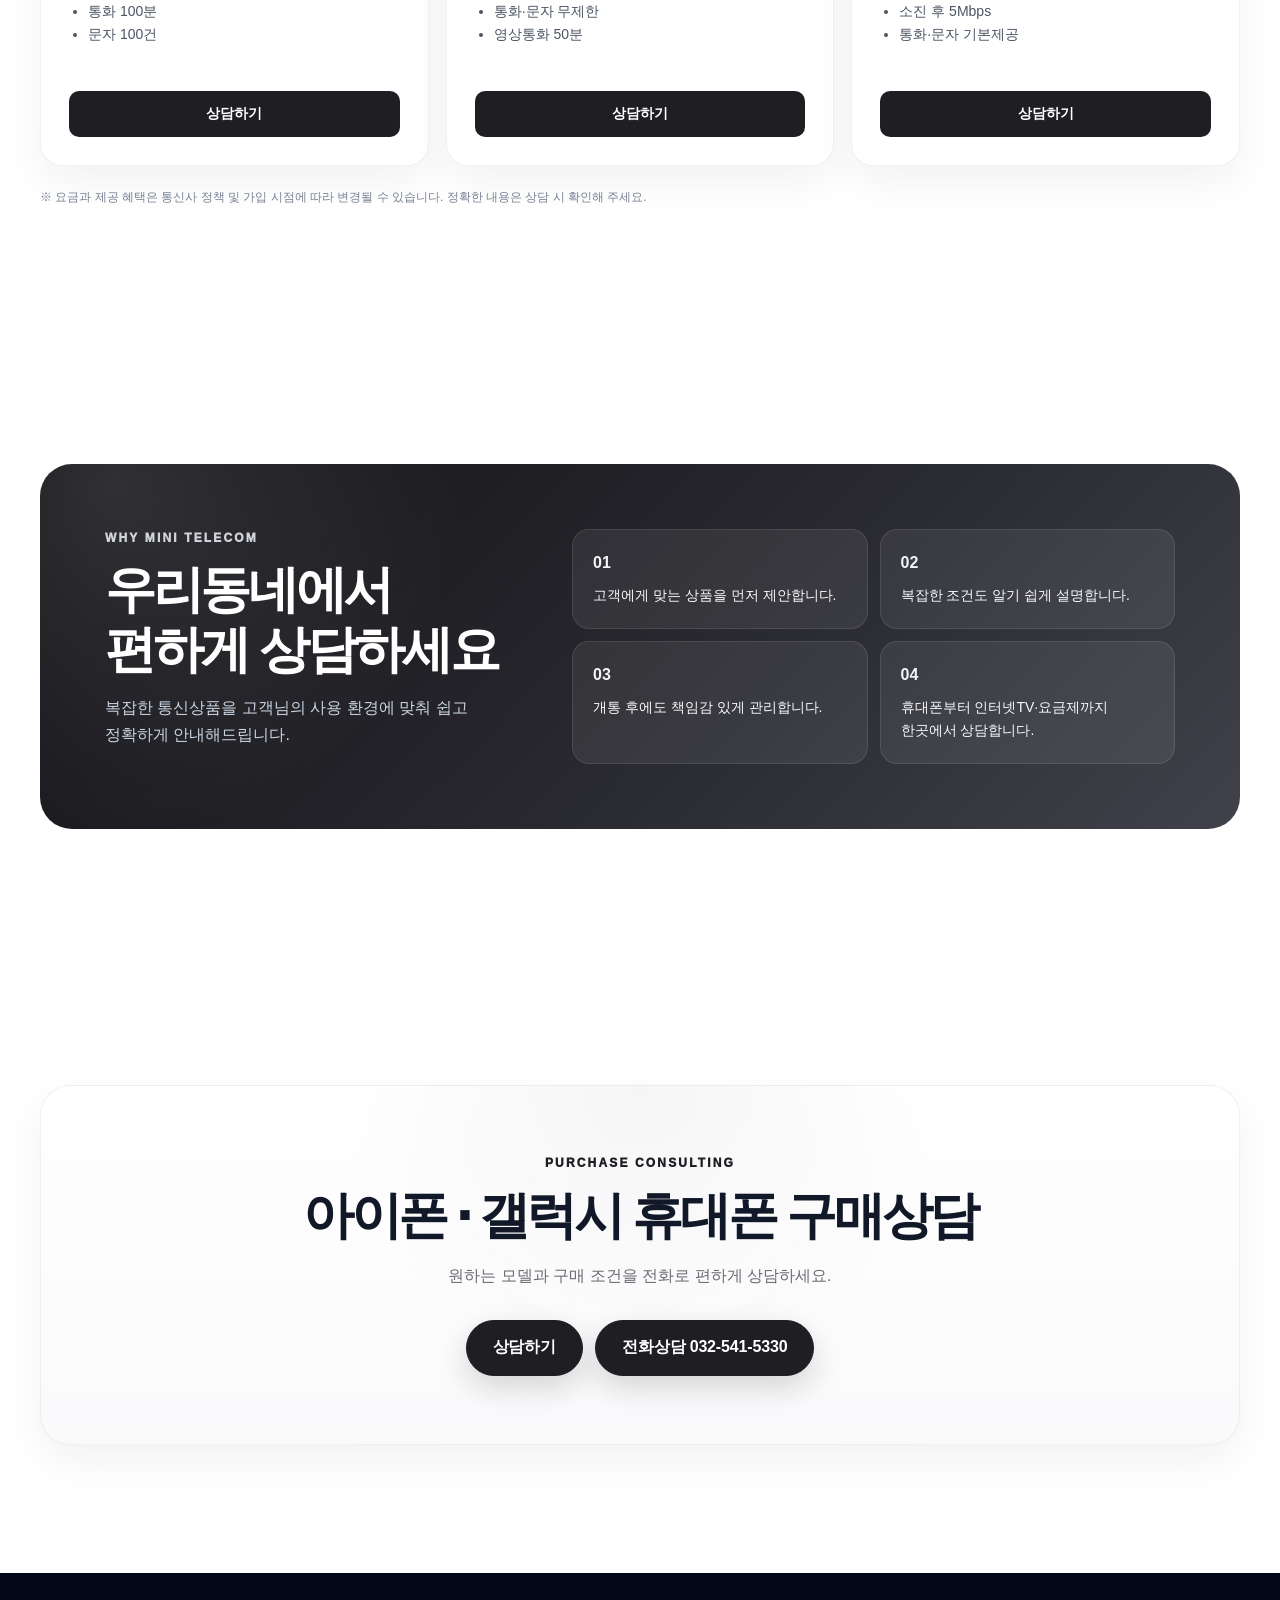
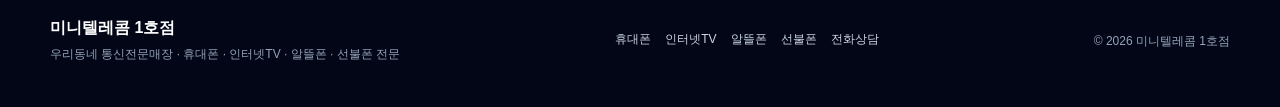
==== commit aa75b0d7: "923 수정1" ====
--- a/index.html
+++ b/index.html
@@ -3,10 +3,10 @@
 <head>
   <meta charset="UTF-8" />
   <meta name="viewport" content="width=device-width, initial-scale=1.0" />
-  <meta name="description" content="우리동네 통신전문매장 미니텔레콤 1호점. 휴대폰, 인터넷TV, 알뜰폰, 선불폰 전문. iPhone 18 Pro / Pro Max 예약 및 전화 상담." />
+  <meta name="description" content="우리동네 통신전문매장 미니텔레콤 1호점. 아이폰과 갤럭시 휴대폰 구매조건, 인터넷TV, 알뜰폰, 선불폰 전화 상담." />
   <meta name="theme-color" content="#ffffff" />
-  <title>미니텔레콤 1호점 | iPhone 18 Pro / Pro Max 예약안내</title>
-  <link rel="stylesheet" href="style.css?v=9" />
+  <title>미니텔레콤 1호점 | 휴대폰 구매상담</title>
+  <link rel="stylesheet" href="style.css?v=10" />
 </head>
 <body>
   <header class="site-header">
@@ -25,7 +25,7 @@
         <a href="mvno.html">알뜰폰</a>
         <a href="prepaid.html">선불폰</a>
         <a class="license-link" href="https://ictmarket.or.kr:8443/precon/pop_CertIcon.do?PRECON_REQ_ID=PRE0000006017&YN=1" target="_blank" rel="noopener noreferrer">사전승낙서</a>
-        <a class="nav-cta" href="https://naver.me/xNpsObPj" target="_blank" rel="noopener noreferrer">예약하기</a>
+        <a class="nav-cta" href="tel:0325415330">전화상담</a>
       </nav>
     </div>
   </header>
@@ -37,18 +37,19 @@
           <p class="store-identity">우리동네 통신전문매장</p>
           <h1 class="store-title">미니텔레콤 1호점</h1>
           <p class="store-services">휴대폰 <i>·</i> 인터넷TV <i>·</i> 알뜰폰 <i>·</i> 선불폰 전문</p>
-          <div class="iphone-title-wrap">
-            <p class="iphone-series">iPhone <span>18</span></p>
-            <h2>Pro / Pro Max<br><strong>사전예약 일정안내</strong></h2>
-          </div>
-          <div class="iphone-timeline" aria-label="아이폰18 프로 및 프로맥스 예상 출시 일정">
-            <div><span>01</span><small>사전예약</small><strong>9.12(토) 부터 9.17(목)</strong></div>
-            <div><span>02</span><small>사전개통</small><strong>9.18(금)</strong></div>
-          </div>
-          <p class="campaign-note">※ 예상 일정 기준이며 세부 일정은 변경될 수 있습니다.</p>
+          <div class="iphone-title-wrap main-service-title">
+            <p class="main-service-list">아이폰 <i>·</i> 갤럭시 <i>·</i> 인터넷TV</p>
+            <p class="main-service-list secondary">알뜰폰 <i>·</i> 선불폰</p>
+            <h2 class="main-service-heading">구매상담</h2>
+          </div>
+          <div class="iphone-timeline" aria-label="휴대폰 구매 상담 안내">
+            <div><span>01</span><small>휴대폰 구매상담</small><strong>기기변경 · 번호이동</strong></div>
+            <div><span>02</span><small>통신비 맞춤상담</small><strong>요금제 · 가족결합</strong></div>
+          </div>
+          <p class="campaign-note">※ 모델·용량과 통신사별 구매 조건은 상담 시 안내해드립니다.</p>
           <div class="hero-actions iphone-actions">
-            <a class="button apple-light" href="tel:0325415330">상담하기</a>
-            <a class="button apple-blue" href="https://naver.me/xNpsObPj" target="_blank" rel="noopener noreferrer">iPhone 18 Pro / Pro Max 예약하기</a>
+            <a class="button apple-light" href="tel:0325415330">휴대폰 상담하기</a>
+            <a class="button apple-blue" href="tel:0325415330">032-541-5330 전화연결</a>
           </div>
         </div>
         <div class="iphone-hero-visual">
@@ -62,28 +63,28 @@
     <section id="events" class="section preorder-section">
       <div class="section-heading split-heading">
         <div>
-          <p class="eyebrow">IPHONE 18 PRE-ORDER</p>
-          <h2>이번 사전예약은<br>Pro · Pro Max 중심으로</h2>
-          <p>사전예약 일정 확인부터 희망 모델·용량 상담까지 빠르게 안내드리고, 예약 접수와 전화 상담을 편하게 도와드립니다.</p>
-        </div>
-        <a class="text-link" href="https://naver.me/xNpsObPj" target="_blank" rel="noopener noreferrer">iPhone 18 Pro / Pro Max 예약하기 →</a>
+          <p class="eyebrow">SMARTPHONE CONSULTING</p>
+          <h2>휴대폰 구매,<br>가격보다 조건을 확인하세요</h2>
+          <p>아이폰과 갤럭시 휴대폰의 모델과 용량, 통신사별 구매 조건을 고객님께 맞게 비교해드립니다.</p>
+        </div>
+        <a class="text-link" href="tel:0325415330">휴대폰 전화상담 →</a>
       </div>
       <div class="preorder-grid">
         <article class="preorder-card primary">
-          <div class="preorder-card-top"><span class="pill">사전예약</span><small>iPhone 18 Pro / Pro Max</small></div>
-          <h3>Pro / Pro Max</h3>
-          <p>사전예약</p><strong>9.12(토) 부터 9.17(목)</strong>
-          <p>사전개통</p><strong>9.18(금)</strong>
-          <a href="https://naver.me/xNpsObPj" target="_blank" rel="noopener noreferrer">예약하기 →</a>
+          <div class="preorder-card-top"><span class="pill">휴대폰 구매상담</span><small>아이폰 · 갤럭시</small></div>
+          <h3>원하는 휴대폰 찾기</h3>
+          <p>모델 · 용량</p><strong>원하는 제품과 재고 확인</strong>
+          <p>구매 조건</p><strong>기기변경 · 번호이동 비교</strong>
+          <a href="tel:0325415330">전화상담 →</a>
         </article>
         <article class="preorder-card secondary">
-          <div class="preorder-card-top"><span class="pill muted-pill">안내</span><small>미니텔레콤 1호점</small></div>
-          <h3>예약부터 개통까지</h3>
+          <div class="preorder-card-top"><span class="pill muted-pill">구매 전 확인</span><small>미니텔레콤 1호점</small></div>
+          <h3>가격보다 조건까지</h3>
           <ul>
-            <li>예약 일정 확인</li>
-            <li>희망 모델 · 용량 상담</li>
-            <li>통신사 · 요금제 설계</li>
-            <li>개통 일정 안내</li>
+            <li>공시지원금 · 선택약정 비교</li>
+            <li>할부기간 · 월 납부금 확인</li>
+            <li>요금제 · 부가서비스 조건</li>
+            <li>가족결합 할인 확인</li>
           </ul>
           <a href="tel:0325415330">상담하기 →</a>
         </article>
@@ -146,7 +147,7 @@
       </div>
       <div class="foreign-actions">
         <a class="button apple-light" href="tel:0325415330">상담하기</a>
-        <a class="button apple-blue" href="https://naver.me/xNpsObPj" target="_blank" rel="noopener noreferrer">예약하기</a>
+        <a class="button apple-blue" href="tel:0325415330">전화상담</a>
       </div>
     </section>
 
@@ -157,7 +158,7 @@
         <p>휴대폰만 바꾸는 곳이 아니라, 통신비 전체를 함께 설계하는 우리동네 통신전문매장입니다.</p>
       </div>
       <div class="service-grid">
-        <a class="service-card" href="phone.html"><span>01</span><h3>휴대폰</h3><p>최신 스마트폰부터 효도폰까지 신규가입, 번호이동, 기기변경을 비교해드립니다.</p><b>자세히 보기 →</b></a>
+        <a class="service-card" href="phone.html"><span>01</span><h3>휴대폰</h3><p>아이폰·갤럭시부터 효도폰까지 신규가입, 번호이동, 기기변경을 비교해드립니다.</p><b>자세히 보기 →</b></a>
         <a class="service-card" href="internet.html"><span>02</span><h3>인터넷TV</h3><p>현재 통신사와 결합 조건을 확인해 요금과 혜택을 비교합니다.</p><b>자세히 보기 →</b></a>
         <a class="service-card" href="mvno.html"><span>03</span><h3>알뜰폰</h3><p>저렴한 기본료부터 대용량·무제한 요금제까지 사용량에 맞춰 안내합니다.</p><b>요금제 보기 →</b></a>
         <a class="service-card" href="prepaid.html"><span>04</span><h3>선불폰</h3><p>본인 확인 후 빠른 개통. 월정액과 데이터 무제한 요금제도 상담합니다.</p><b>개통 안내 →</b></a>
@@ -183,12 +184,12 @@
 
     <section class="section contact-section">
       <div class="contact-card">
-        <p class="eyebrow">RESERVATION & CONTACT</p>
-        <h2>iPhone 18 Pro / Pro Max 예약 · 상담</h2>
-        <p>예약하기는 네이버 예약으로, 상담하기는 전화로 바로 연결됩니다.</p>
+        <p class="eyebrow">PURCHASE CONSULTING</p>
+        <h2>아이폰 · 갤럭시 휴대폰 구매상담</h2>
+        <p>원하는 모델과 구매 조건을 전화로 편하게 상담하세요.</p>
         <div class="contact-actions">
           <a class="button button-dark" href="tel:0325415330">상담하기</a>
-          <a class="button apple-blue" href="https://naver.me/xNpsObPj" target="_blank" rel="noopener noreferrer">iPhone 18 Pro / Pro Max 예약하기</a>
+          <a class="button apple-blue" href="tel:0325415330">전화상담 032-541-5330</a>
           
           
         </div>
@@ -199,11 +200,11 @@
   <footer class="site-footer">
     <div class="footer-inner">
       <div><strong>미니텔레콤 1호점</strong><p>우리동네 통신전문매장 · 휴대폰 · 인터넷TV · 알뜰폰 · 선불폰 전문</p></div>
-      <nav><a href="phone.html">휴대폰</a><a href="internet.html">인터넷TV</a><a href="mvno.html">알뜰폰</a><a href="prepaid.html">선불폰</a><a href="https://naver.me/xNpsObPj" target="_blank" rel="noopener noreferrer">예약하기</a></nav>
+      <nav><a href="phone.html">휴대폰</a><a href="internet.html">인터넷TV</a><a href="mvno.html">알뜰폰</a><a href="prepaid.html">선불폰</a><a href="tel:0325415330">전화상담</a></nav>
       <p>© 2026 미니텔레콤 1호점</p>
     </div>
   </footer>
-  <div class="mobile-bottom-bar"><a href="tel:0325415330">상담하기</a><a href="https://naver.me/xNpsObPj" target="_blank" rel="noopener noreferrer">예약하기</a></div>
+  <div class="mobile-bottom-bar"><a href="tel:0325415330">휴대폰 상담</a><a href="tel:0325415330">전화걸기</a></div>
   <script src="script.js"></script>
 </body>
 </html>
--- a/style.css
+++ b/style.css
@@ -531,3 +531,22 @@
   .store-title{font-size:38px !important}
   .iphone-series{font-size:56px !important}
 }
+
+
+/* main service consultation title */
+.main-service-title{margin-top:68px}
+.main-service-list{margin:0;color:#34343a;font-size:clamp(23px,2.35vw,34px);font-weight:750;line-height:1.35;letter-spacing:-.055em;white-space:nowrap}
+.main-service-list.secondary{margin-top:2px;color:#686870}
+.main-service-list i{padding:0 .16em;color:#aaaab1;font-style:normal;font-weight:500}
+.iphone-title-wrap .main-service-heading{margin:18px 0 0 !important;color:#111114 !important;font-size:clamp(56px,6vw,86px) !important;font-weight:850 !important;line-height:1 !important;letter-spacing:-.075em !important}
+@media(max-width:900px){
+  .main-service-title{margin-top:52px}
+  .main-service-list{font-size:clamp(22px,4.2vw,32px)}
+  .iphone-title-wrap .main-service-heading{font-size:clamp(54px,9vw,76px) !important}
+}
+@media(max-width:580px){
+  .main-service-title{margin-top:44px}
+  .main-service-list{font-size:20px;line-height:1.45;letter-spacing:-.06em}
+  .main-service-list i{padding:0 .09em}
+  .iphone-title-wrap .main-service-heading{margin-top:14px !important;font-size:52px !important}
+}
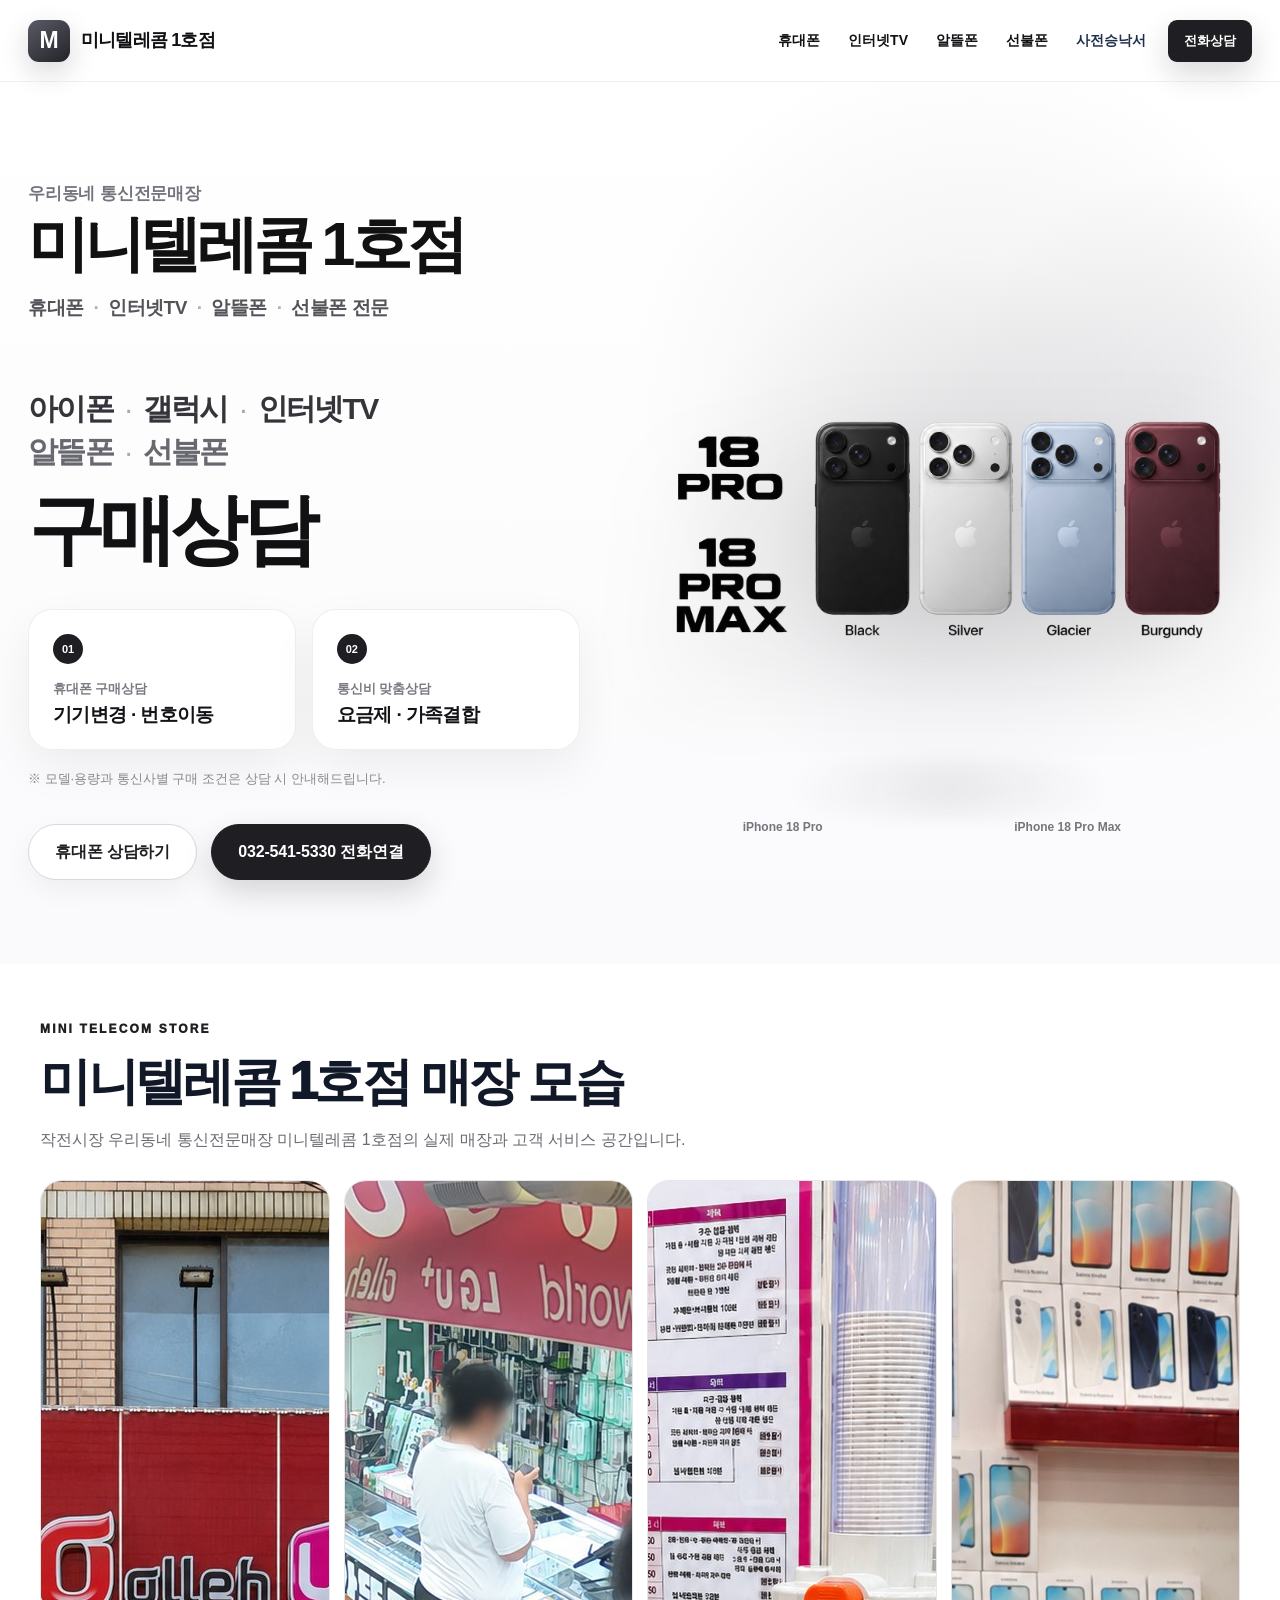
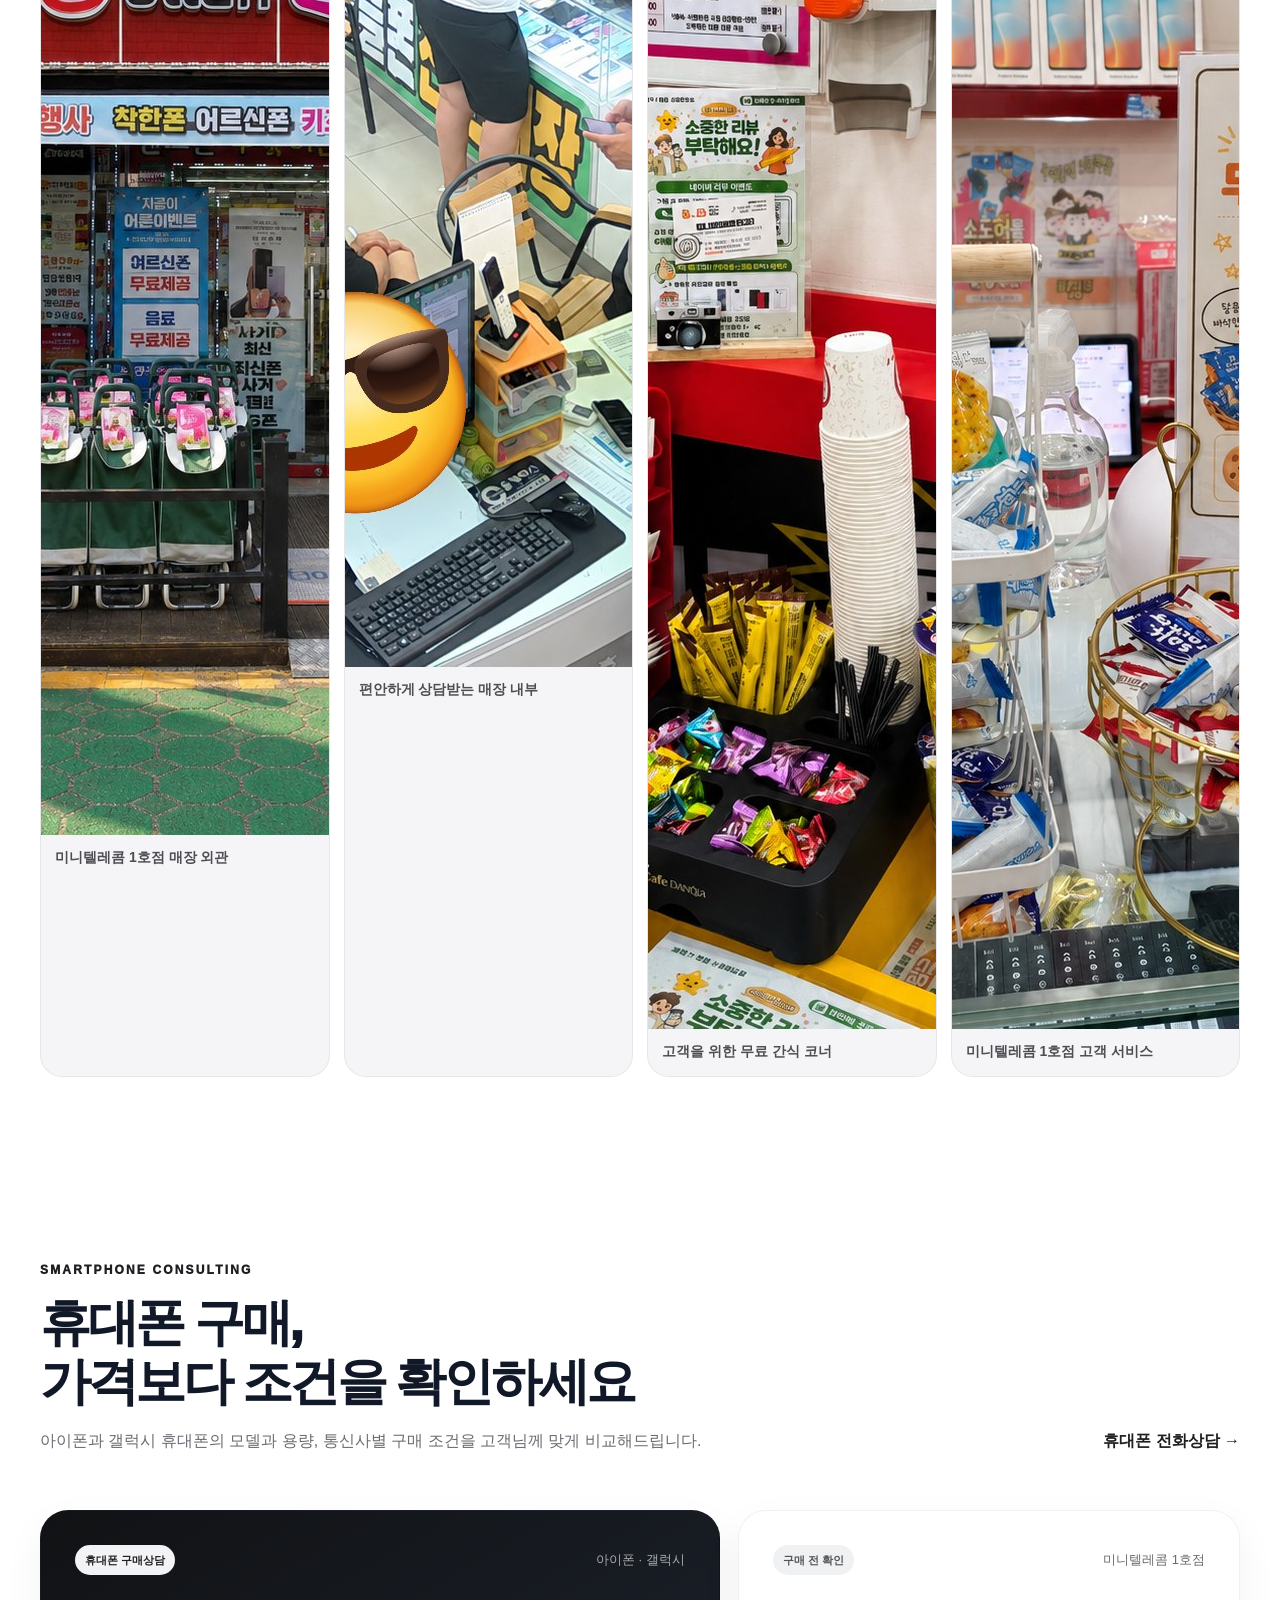
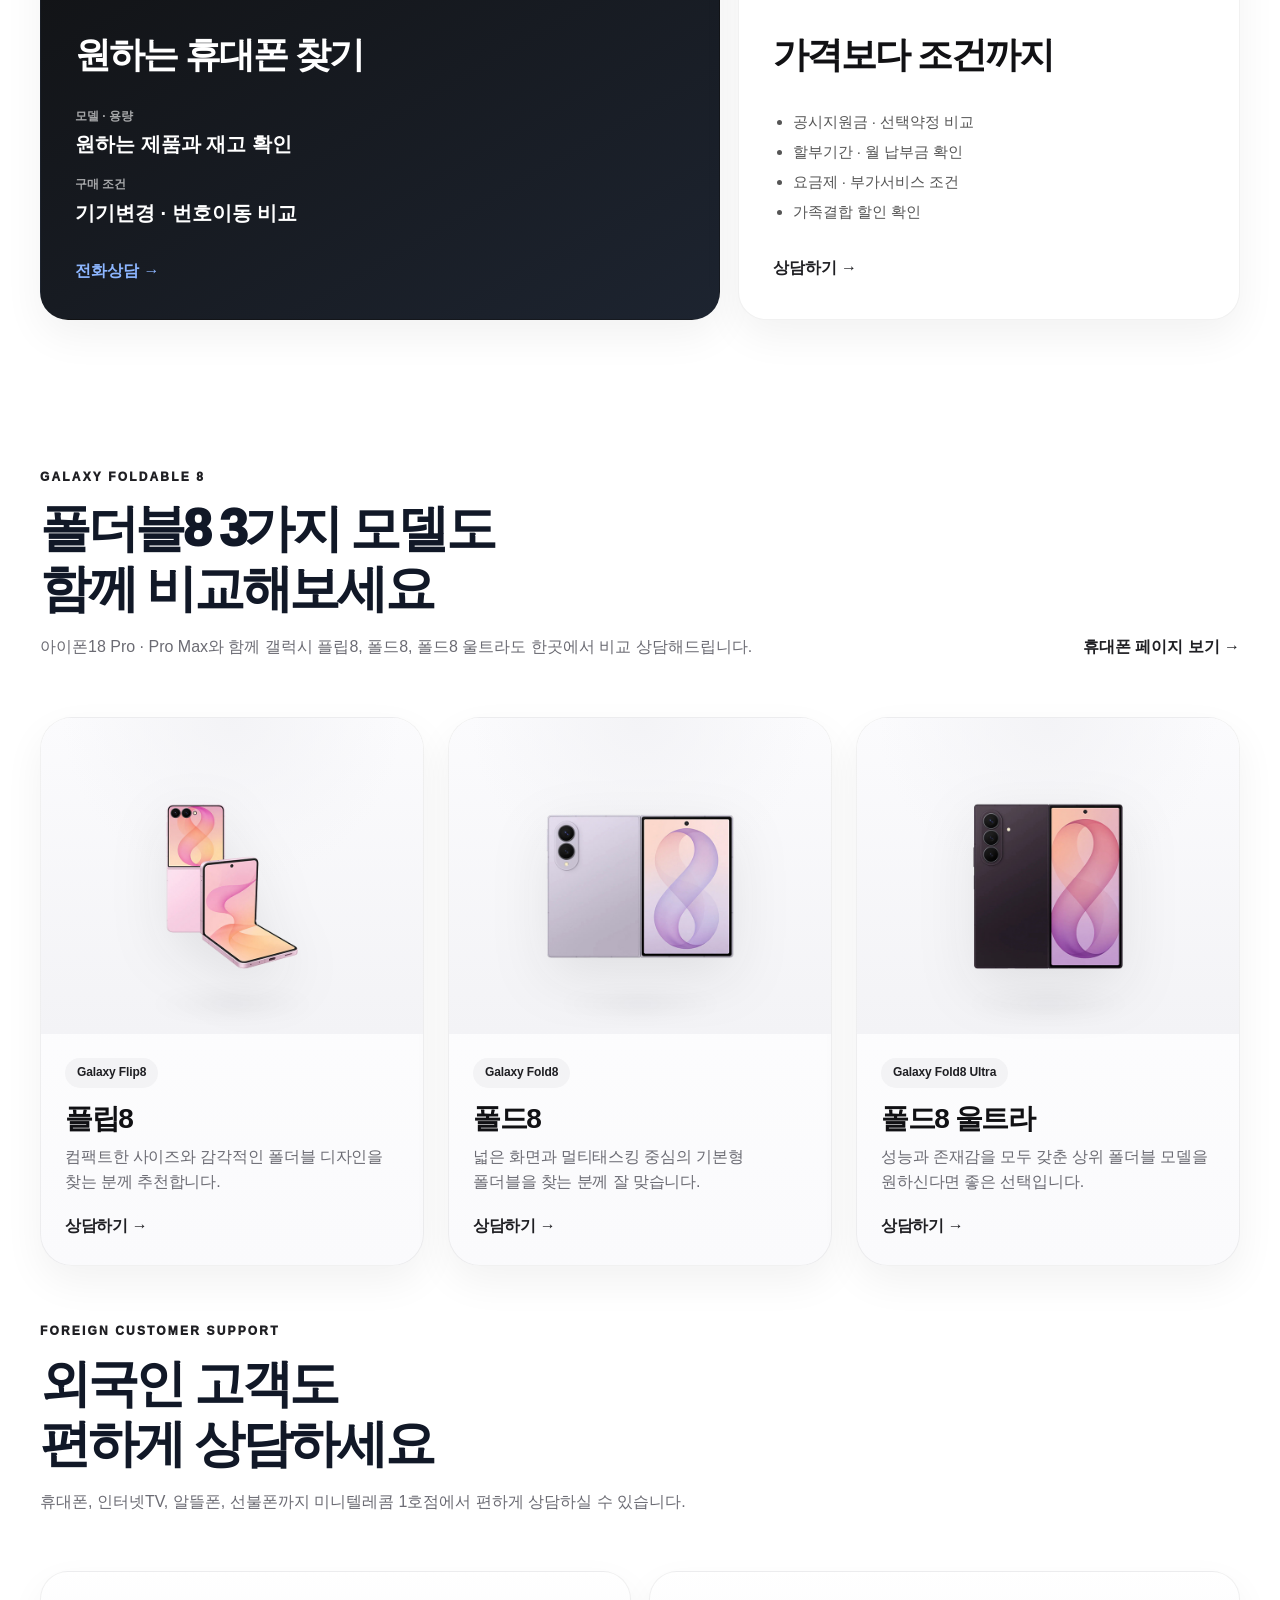
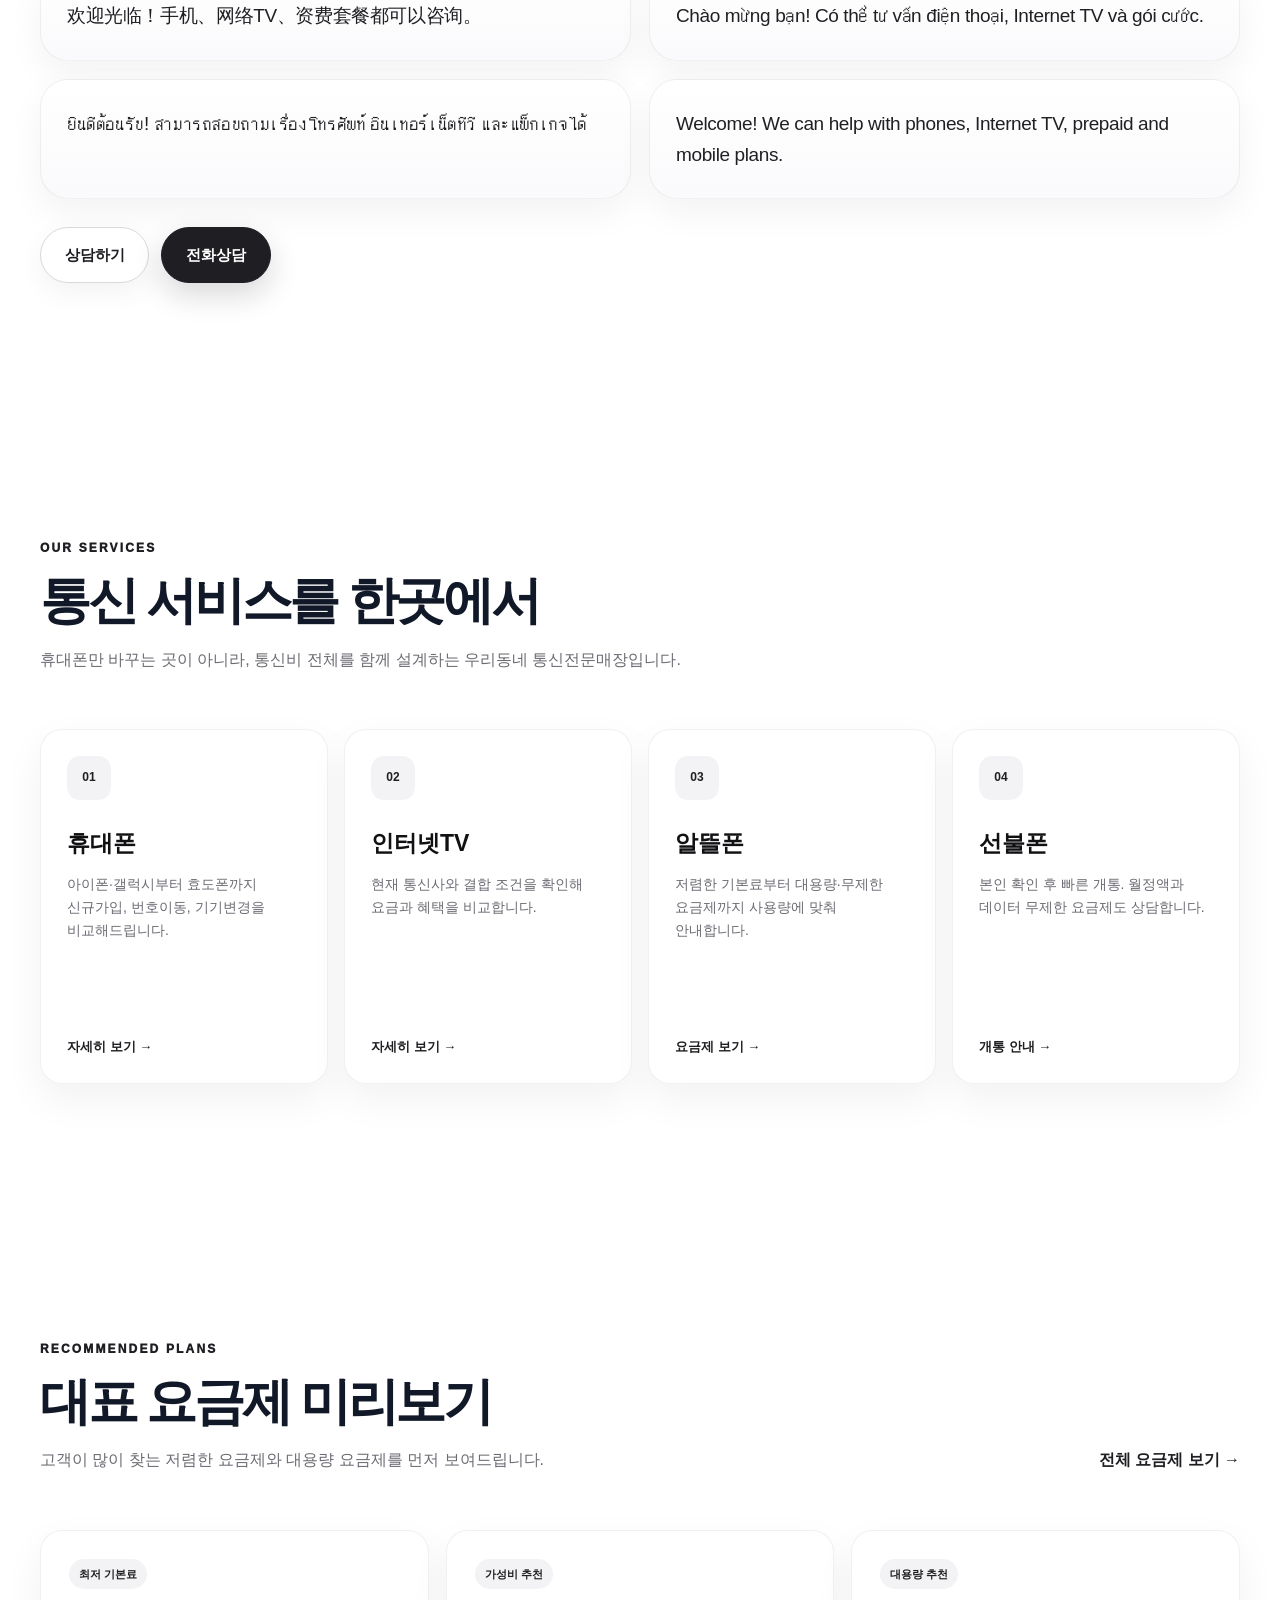
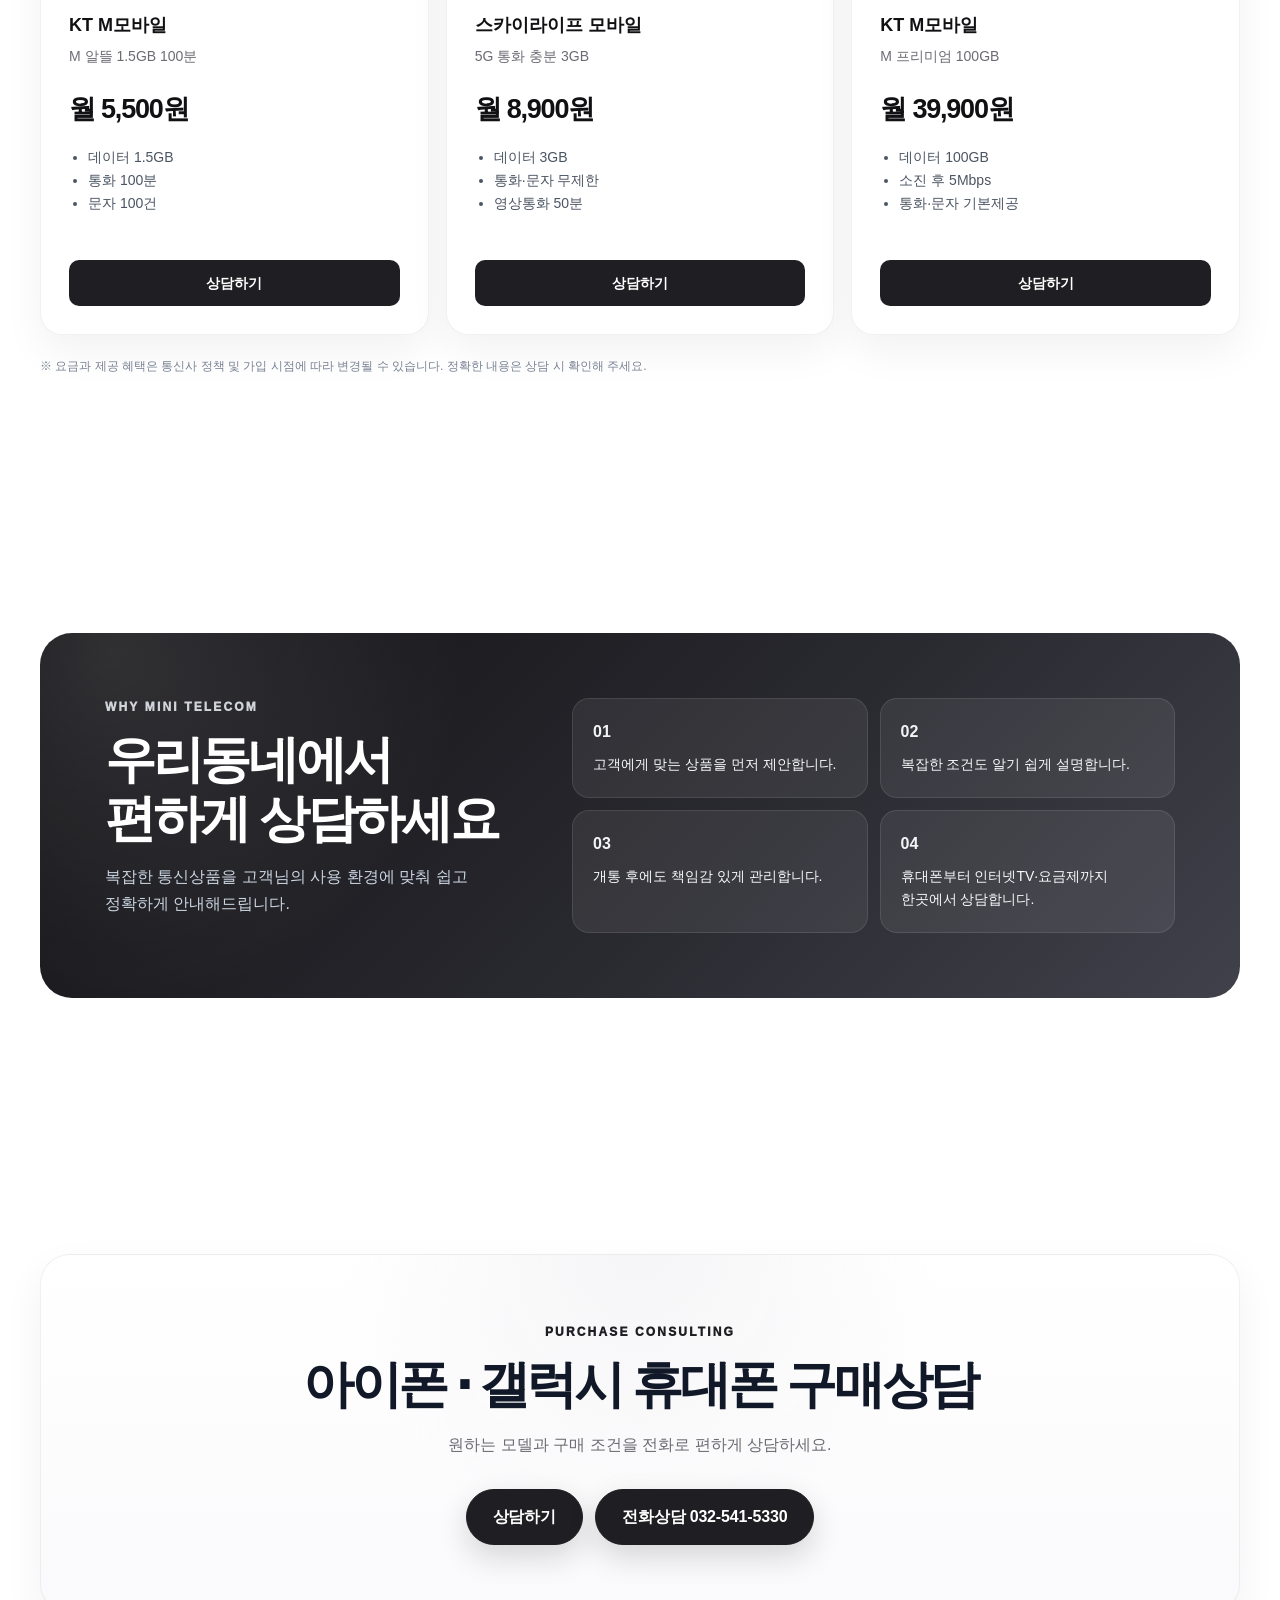
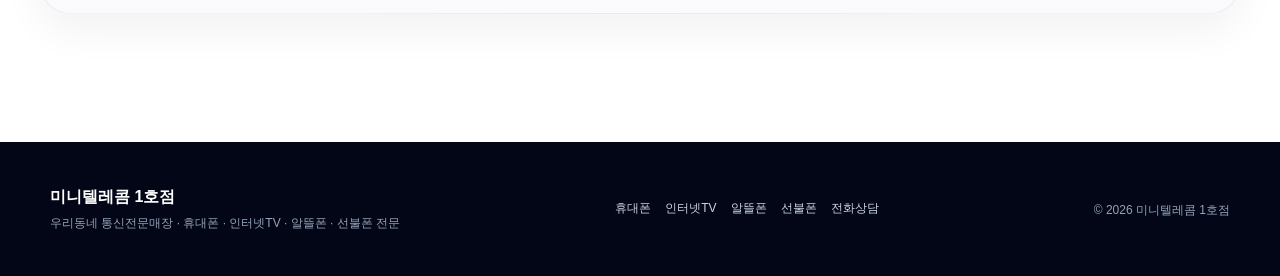
==== commit 5fa23bfd: "수정6" ====
--- a/index.html
+++ b/index.html
@@ -6,7 +6,48 @@
   <meta name="description" content="우리동네 통신전문매장 미니텔레콤 1호점. 아이폰과 갤럭시 휴대폰 구매조건, 인터넷TV, 알뜰폰, 선불폰 전화 상담." />
   <meta name="theme-color" content="#ffffff" />
   <title>미니텔레콤 1호점 | 휴대폰 구매상담</title>
-  <link rel="stylesheet" href="style.css?v=10" />
+  <link rel="canonical" href="https://minitelecom.vercel.app/" />
+  <meta property="og:type" content="website" />
+  <meta property="og:site_name" content="미니텔레콤 1호점" />
+  <meta property="og:title" content="미니텔레콤 1호점 | 휴대폰 구매상담" />
+  <meta property="og:description" content="작전시장 우리동네 통신전문매장 미니텔레콤 1호점. 휴대폰, 인터넷TV, 알뜰폰, 선불폰 상담." />
+  <meta property="og:url" content="https://minitelecom.vercel.app/" />
+  <meta property="og:image" content="https://minitelecom.vercel.app/images/store-exterior.jpg" />
+  <meta property="og:image:alt" content="인천 계양구 작전시장 미니텔레콤 1호점 매장 외관" />
+  <meta property="og:image" content="https://minitelecom.vercel.app/images/store-interior.jpg" />
+  <meta property="og:image:alt" content="미니텔레콤 1호점 매장 내부 상담 모습" />
+  <meta property="og:image" content="https://minitelecom.vercel.app/images/store-service-snack-1.jpg" />
+  <meta property="og:image:alt" content="미니텔레콤 1호점 고객 무료 간식 코너" />
+  <meta property="og:image" content="https://minitelecom.vercel.app/images/store-service-snack-2.jpg" />
+  <meta property="og:image:alt" content="미니텔레콤 1호점 고객 서비스와 매장 내부" />
+  <meta name="twitter:card" content="summary_large_image" />
+  <meta name="twitter:title" content="미니텔레콤 1호점 | 휴대폰 구매상담" />
+  <meta name="twitter:description" content="작전시장 우리동네 통신전문매장 미니텔레콤 1호점" />
+  <meta name="twitter:image" content="https://minitelecom.vercel.app/images/store-exterior.jpg" />
+  <script type="application/ld+json">
+  {
+    "@context": "https://schema.org",
+    "@type": "Store",
+    "name": "미니텔레콤 1호점",
+    "url": "https://minitelecom.vercel.app/",
+    "telephone": "+82-32-541-5330",
+    "description": "작전시장 우리동네 통신전문매장. 휴대폰, 인터넷TV, 알뜰폰, 선불폰 상담.",
+    "address": {
+      "@type": "PostalAddress",
+      "addressCountry": "KR",
+      "addressRegion": "인천광역시",
+      "addressLocality": "계양구",
+      "streetAddress": "작전시장로 20"
+    },
+    "image": [
+      "https://minitelecom.vercel.app/images/store-exterior.jpg",
+      "https://minitelecom.vercel.app/images/store-interior.jpg",
+      "https://minitelecom.vercel.app/images/store-service-snack-1.jpg",
+      "https://minitelecom.vercel.app/images/store-service-snack-2.jpg"
+    ]
+  }
+  </script>
+  <link rel="stylesheet" href="style.css?v=11" />
 </head>
 <body>
   <header class="site-header">
@@ -60,6 +101,32 @@
       </div>
     </section>
 
+    <section class="section store-gallery-section" aria-labelledby="store-gallery-title">
+      <div class="section-heading store-gallery-heading">
+        <p class="eyebrow">MINI TELECOM STORE</p>
+        <h2 id="store-gallery-title">미니텔레콤 1호점 매장 모습</h2>
+        <p>작전시장 우리동네 통신전문매장 미니텔레콤 1호점의 실제 매장과 고객 서비스 공간입니다.</p>
+      </div>
+      <div class="store-photo-grid">
+        <figure class="store-photo-card">
+          <img src="images/store-exterior.jpg" width="1254" height="1254" alt="인천 계양구 작전시장 미니텔레콤 1호점 매장 외관" />
+          <figcaption>미니텔레콤 1호점 매장 외관</figcaption>
+        </figure>
+        <figure class="store-photo-card">
+          <img src="images/store-interior.jpg" width="1448" height="1086" alt="미니텔레콤 1호점 매장 내부 휴대폰 상담 모습" />
+          <figcaption>편안하게 상담받는 매장 내부</figcaption>
+        </figure>
+        <figure class="store-photo-card">
+          <img src="images/store-service-snack-1.jpg" width="1086" height="1448" alt="미니텔레콤 1호점 고객을 위한 무료 간식 코너" />
+          <figcaption>고객을 위한 무료 간식 코너</figcaption>
+        </figure>
+        <figure class="store-photo-card">
+          <img src="images/store-service-snack-2.jpg" width="1086" height="1448" alt="미니텔레콤 1호점 고객 서비스와 매장 내부" />
+          <figcaption>미니텔레콤 1호점 고객 서비스</figcaption>
+        </figure>
+      </div>
+    </section>
+
     <section id="events" class="section preorder-section">
       <div class="section-heading split-heading">
         <div>
--- a/style.css
+++ b/style.css
@@ -550,3 +550,47 @@
   .main-service-list i{padding:0 .09em}
   .iphone-title-wrap .main-service-heading{margin-top:14px !important;font-size:52px !important}
 }
+
+
+/* Store photo gallery: real in-page images for users and search crawlers */
+.store-gallery-section {
+  padding-top: 56px;
+  padding-bottom: 56px;
+}
+.store-gallery-heading {
+  margin-bottom: 26px;
+}
+.store-photo-grid {
+  display: grid;
+  grid-template-columns: repeat(4, minmax(0, 1fr));
+  gap: 14px;
+}
+.store-photo-card {
+  margin: 0;
+  overflow: hidden;
+  border-radius: 22px;
+  background: #f5f5f7;
+  border: 1px solid rgba(0,0,0,.06);
+}
+.store-photo-card img {
+  display: block;
+  width: 100%;
+  aspect-ratio: 1 / 1;
+  object-fit: cover;
+}
+.store-photo-card figcaption {
+  padding: 13px 14px 15px;
+  font-size: 14px;
+  line-height: 1.4;
+  color: #4d4d53;
+  font-weight: 650;
+}
+@media (max-width: 900px) {
+  .store-photo-grid { grid-template-columns: repeat(2, minmax(0, 1fr)); }
+}
+@media (max-width: 520px) {
+  .store-gallery-section { padding-top: 38px; padding-bottom: 38px; }
+  .store-photo-grid { gap: 10px; }
+  .store-photo-card { border-radius: 16px; }
+  .store-photo-card figcaption { font-size: 12px; padding: 10px 10px 12px; }
+}
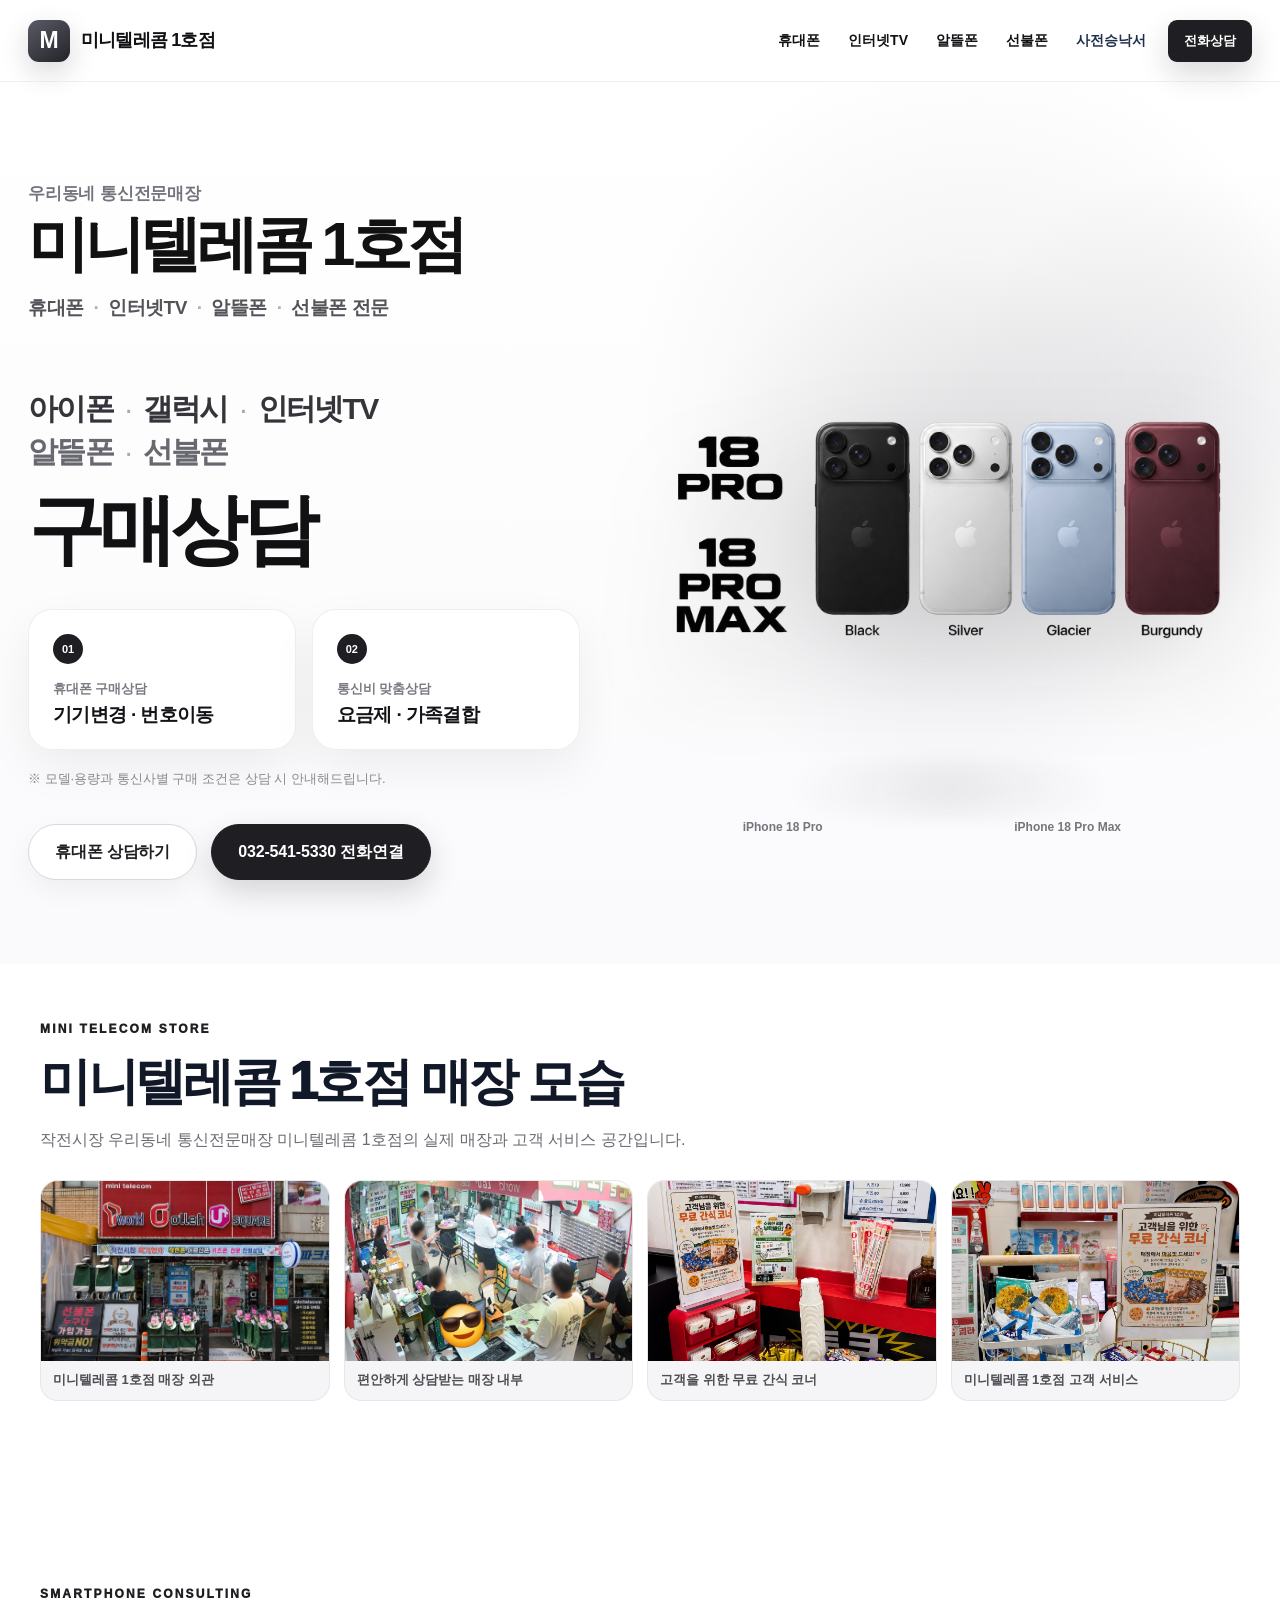
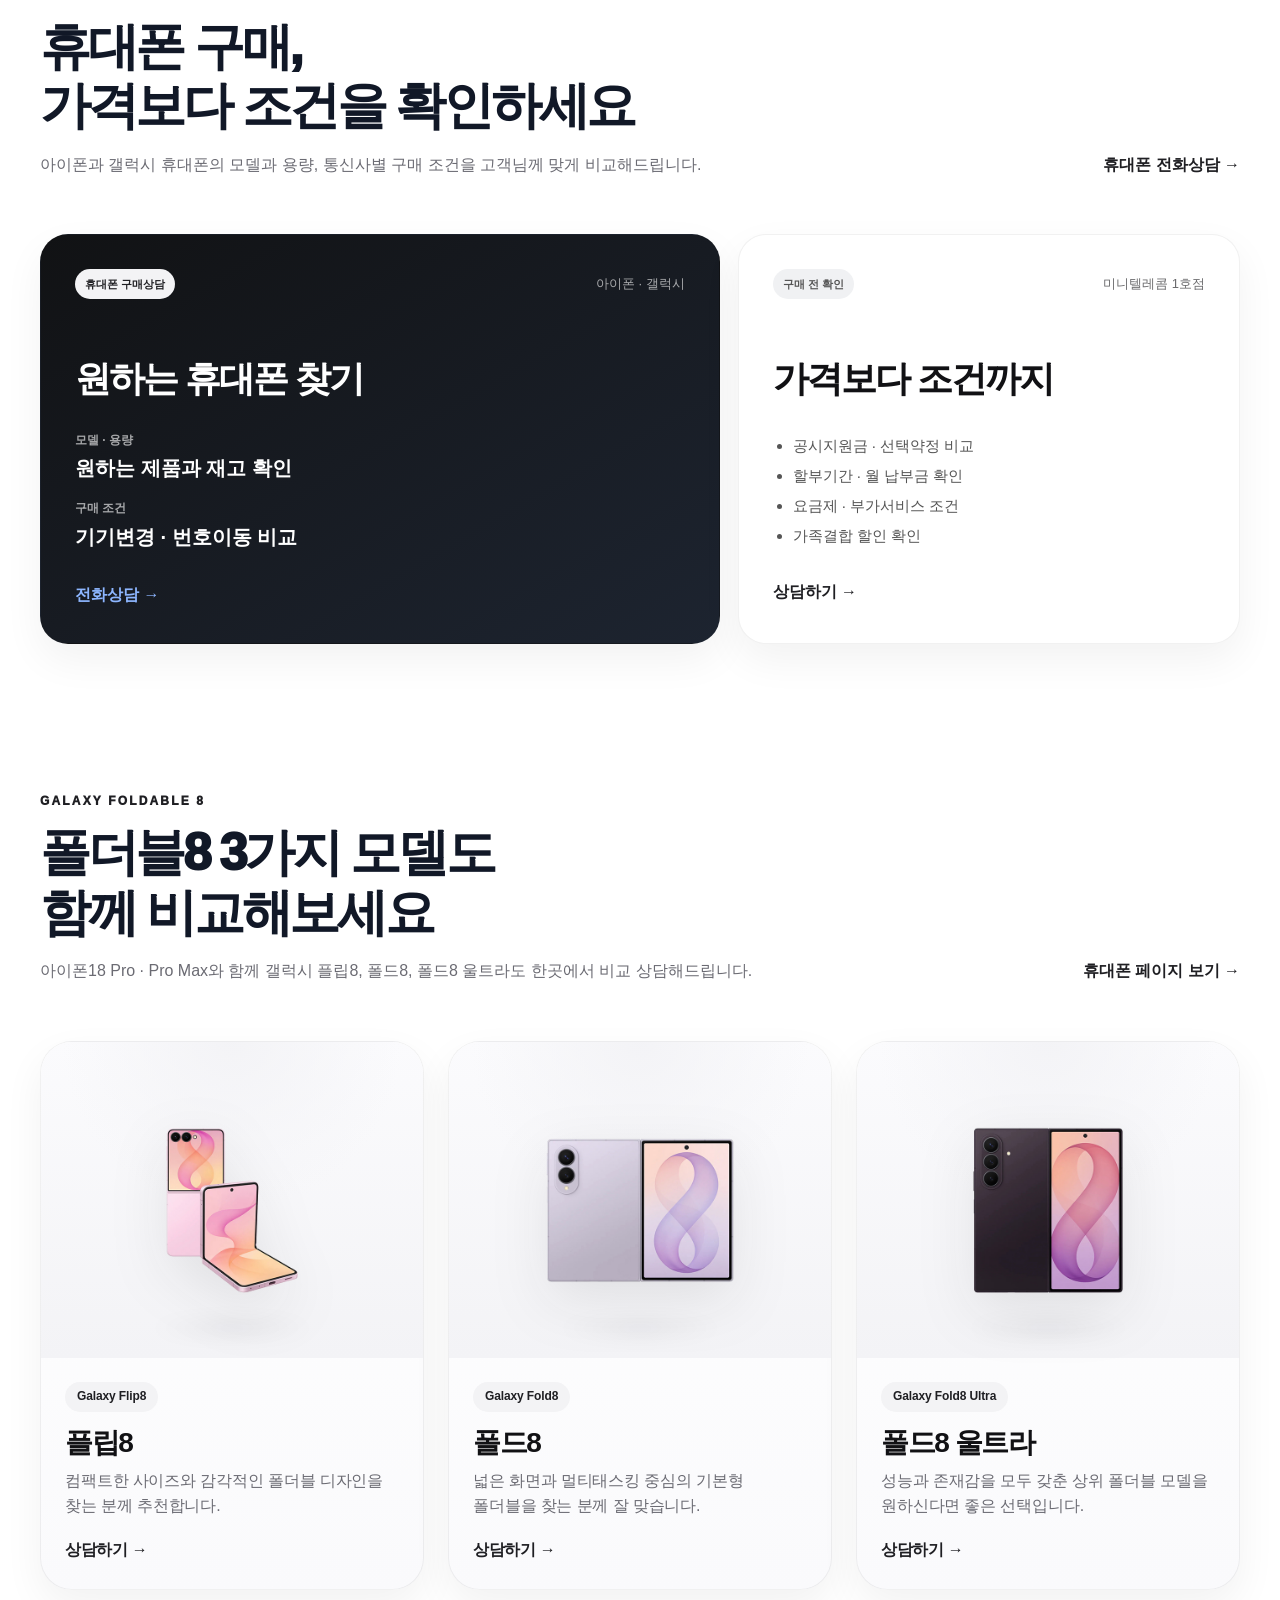
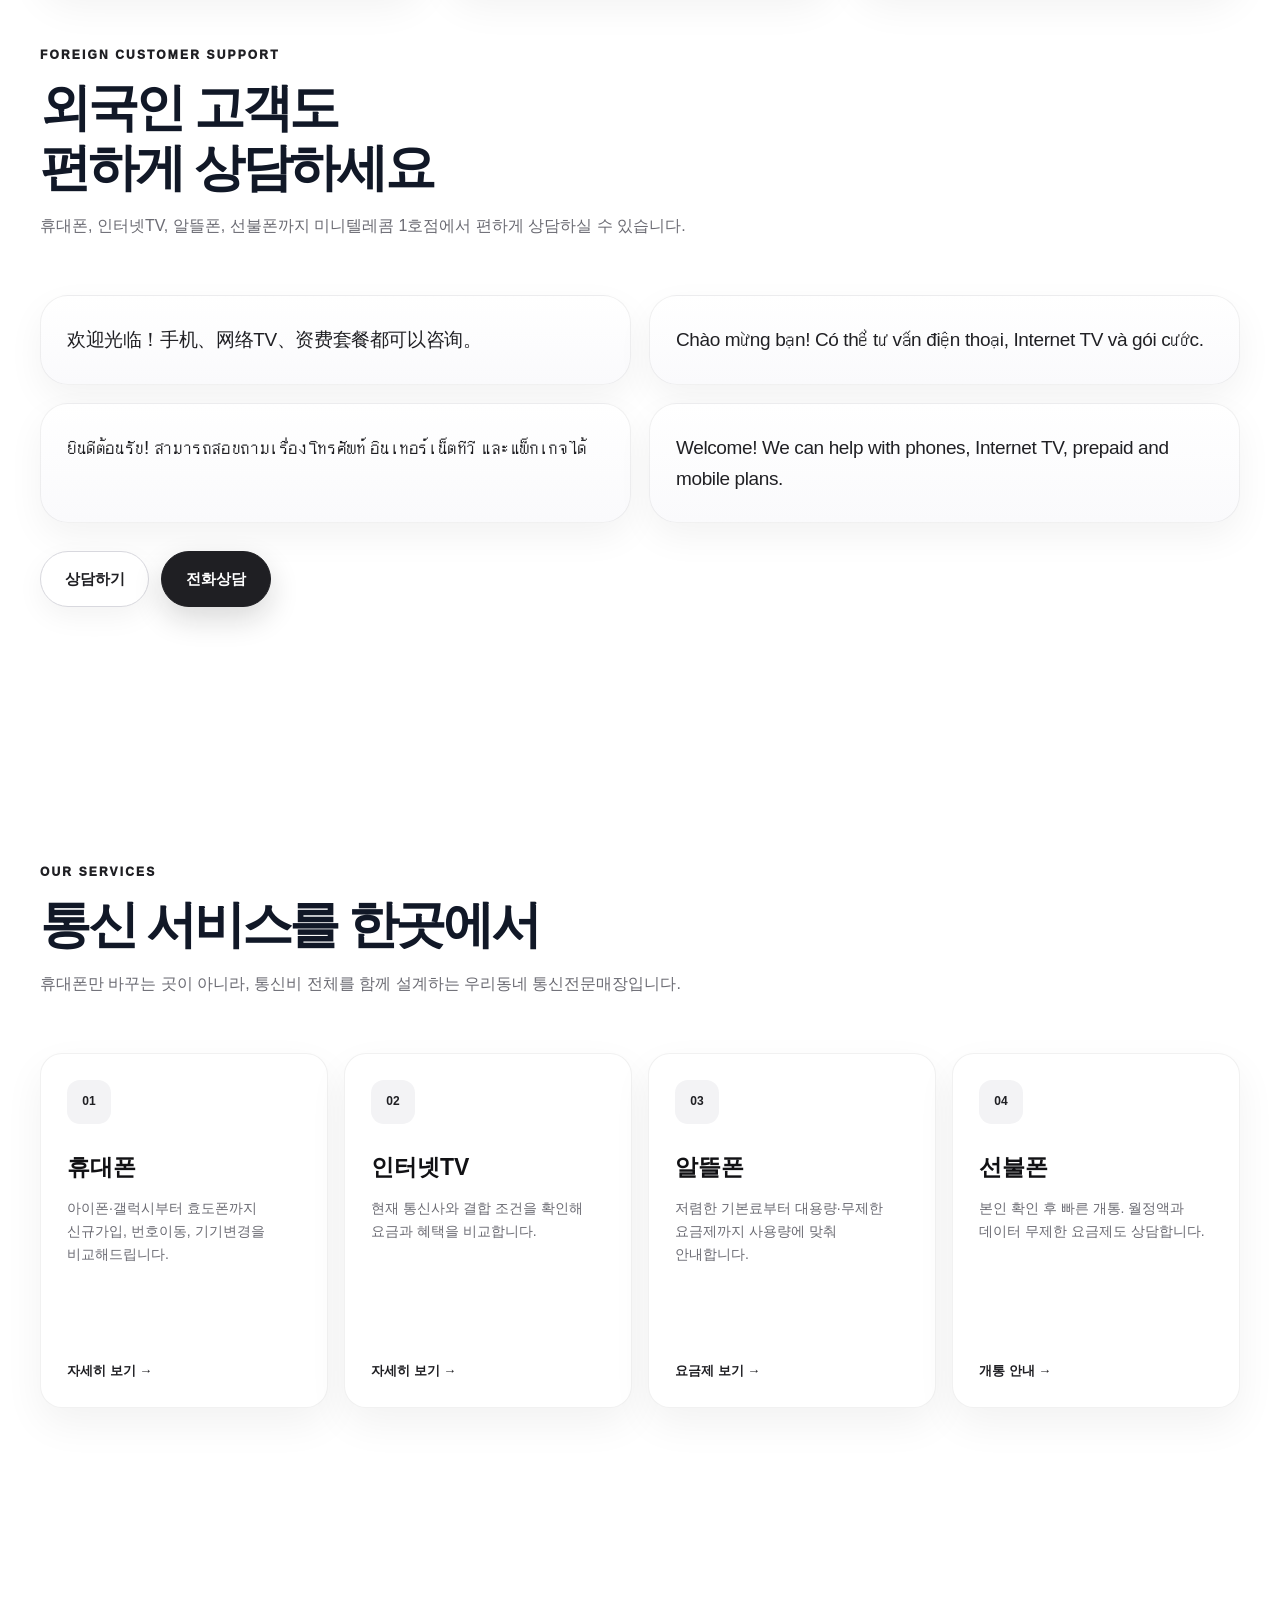
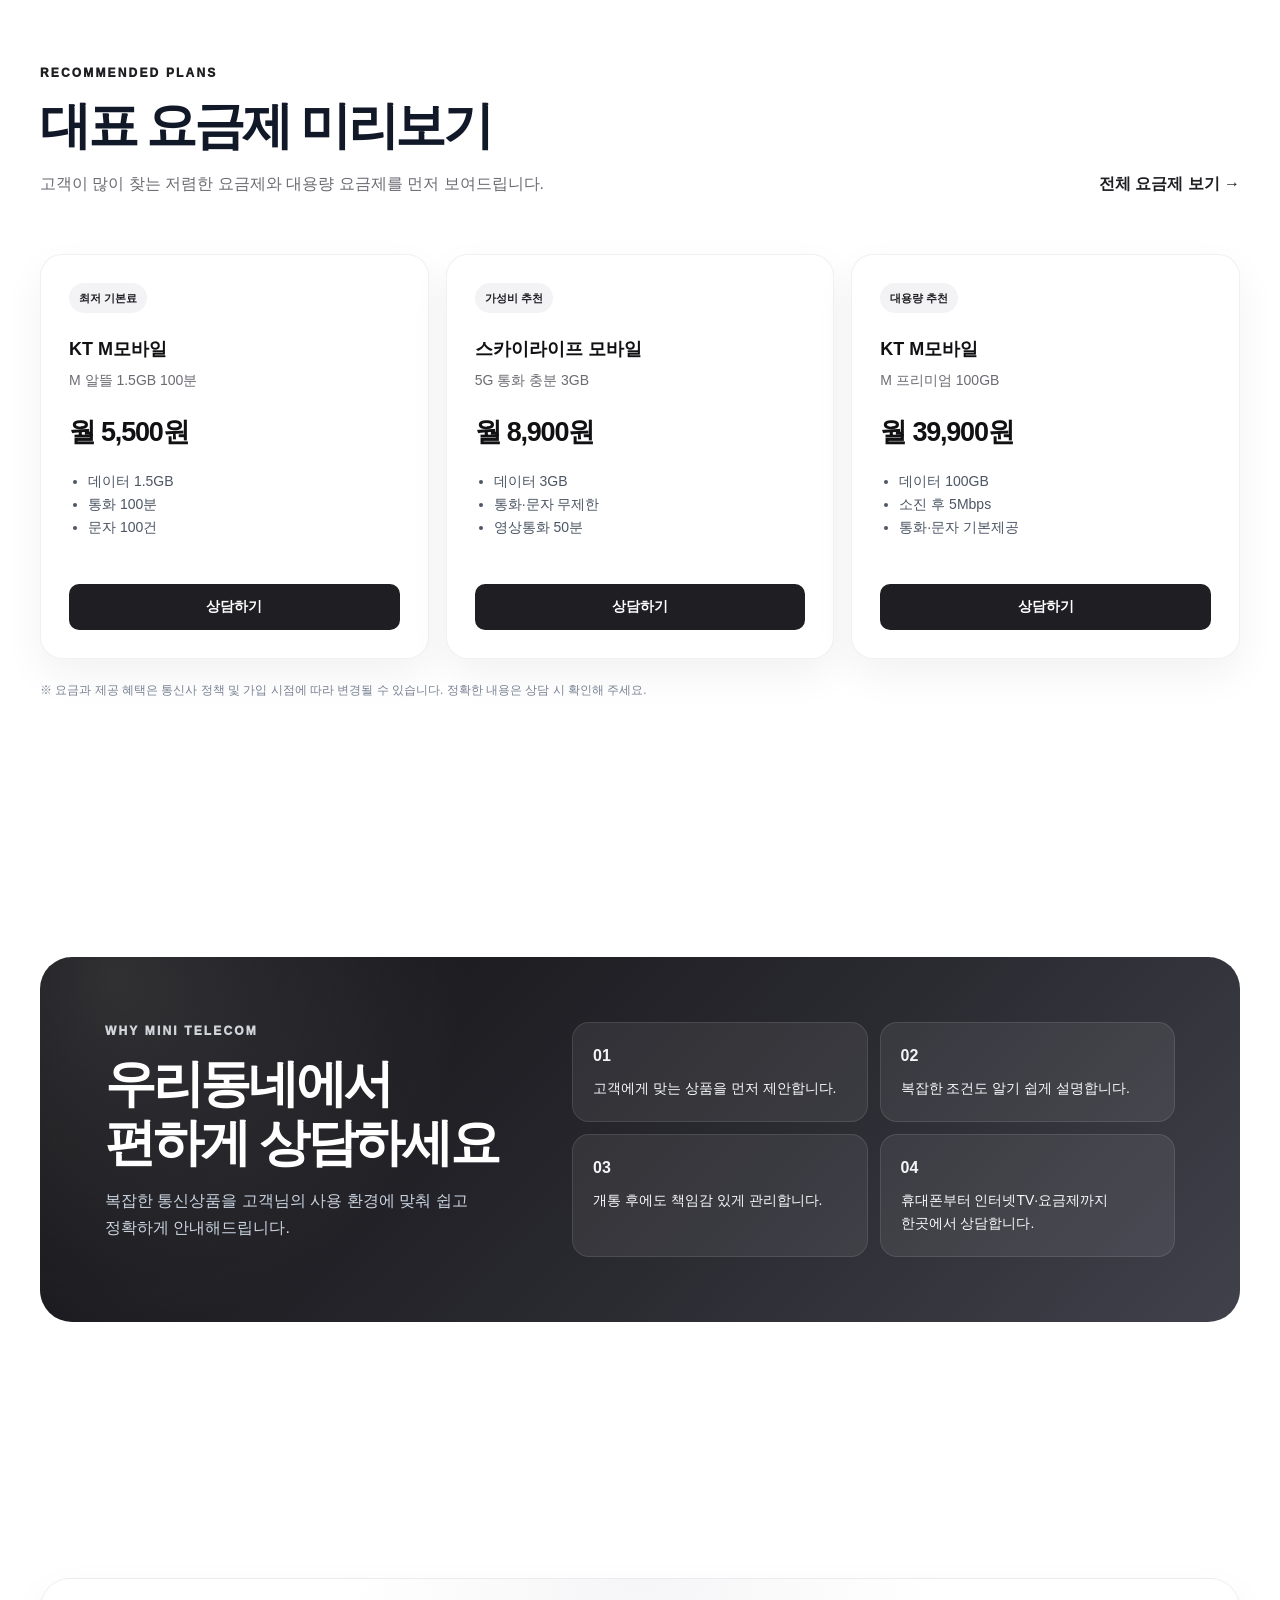
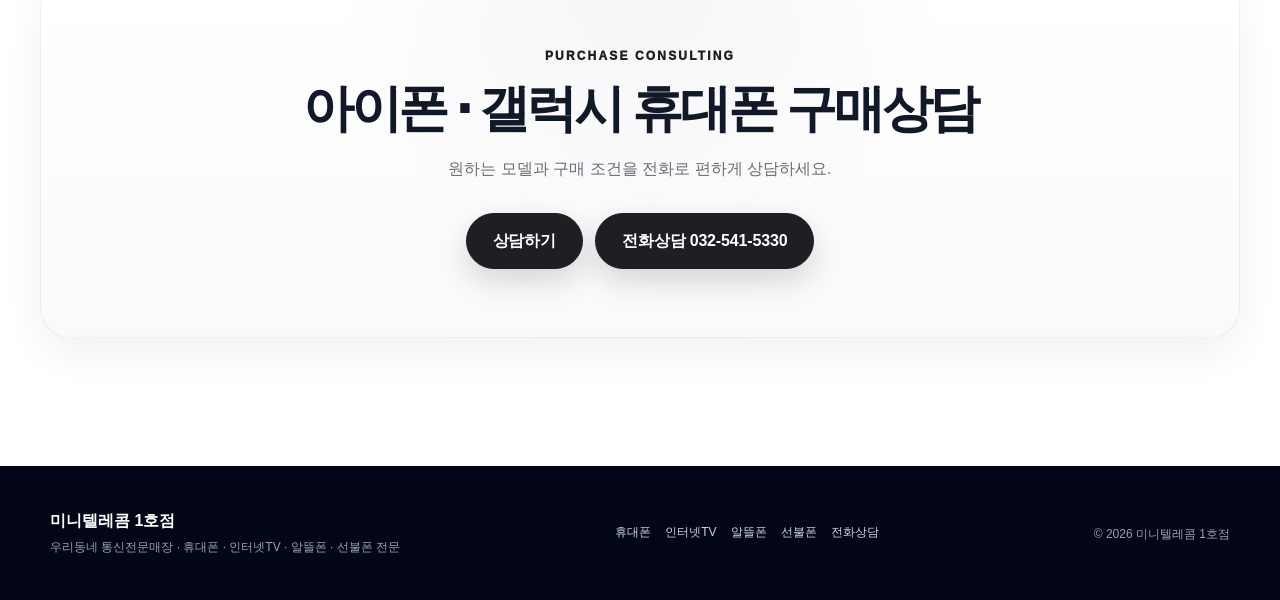
==== commit b594424f: "수정7" ====
--- a/index.html
+++ b/index.html
@@ -47,7 +47,16 @@
     ]
   }
   </script>
-  <link rel="stylesheet" href="style.css?v=11" />
+  <link rel="stylesheet" href="style.css?v=12" />
+  <style>
+    /* Store gallery hard override: compact thumbnails on all devices */
+    .store-photo-grid{display:grid!important;grid-template-columns:repeat(4,minmax(0,1fr))!important;gap:14px!important}
+    .store-photo-card{margin:0!important;overflow:hidden!important;border-radius:18px!important;background:#f5f5f7!important}
+    .store-photo-card img{display:block!important;width:100%!important;height:180px!important;max-height:180px!important;aspect-ratio:auto!important;object-fit:cover!important;object-position:center!important}
+    .store-photo-card figcaption{padding:10px 12px 12px!important;font-size:13px!important;line-height:1.35!important}
+    @media(max-width:900px){.store-photo-grid{grid-template-columns:repeat(2,minmax(0,1fr))!important}.store-photo-card img{height:165px!important;max-height:165px!important}}
+    @media(max-width:520px){.store-gallery-section{padding-top:30px!important;padding-bottom:30px!important}.store-gallery-heading{margin-bottom:18px!important}.store-photo-grid{gap:8px!important}.store-photo-card{border-radius:12px!important}.store-photo-card img{height:125px!important;max-height:125px!important}.store-photo-card figcaption{padding:8px 8px 9px!important;font-size:11px!important}}
+  </style>
 </head>
 <body>
   <header class="site-header">
--- a/style.css
+++ b/style.css
@@ -594,3 +594,12 @@
   .store-photo-card { border-radius: 16px; }
   .store-photo-card figcaption { font-size: 12px; padding: 10px 10px 12px; }
 }
+
+
+/* Compact store gallery v12 */
+.store-photo-grid{display:grid;grid-template-columns:repeat(4,minmax(0,1fr));gap:14px}
+.store-photo-card{margin:0;overflow:hidden;border-radius:18px}
+.store-photo-card img{display:block;width:100%;height:180px;max-height:180px;aspect-ratio:auto;object-fit:cover;object-position:center}
+.store-photo-card figcaption{padding:10px 12px 12px;font-size:13px;line-height:1.35}
+@media(max-width:900px){.store-photo-grid{grid-template-columns:repeat(2,minmax(0,1fr))}.store-photo-card img{height:165px;max-height:165px}}
+@media(max-width:520px){.store-gallery-section{padding-top:30px;padding-bottom:30px}.store-gallery-heading{margin-bottom:18px}.store-photo-grid{gap:8px}.store-photo-card{border-radius:12px}.store-photo-card img{height:125px;max-height:125px}.store-photo-card figcaption{padding:8px 8px 9px;font-size:11px}}
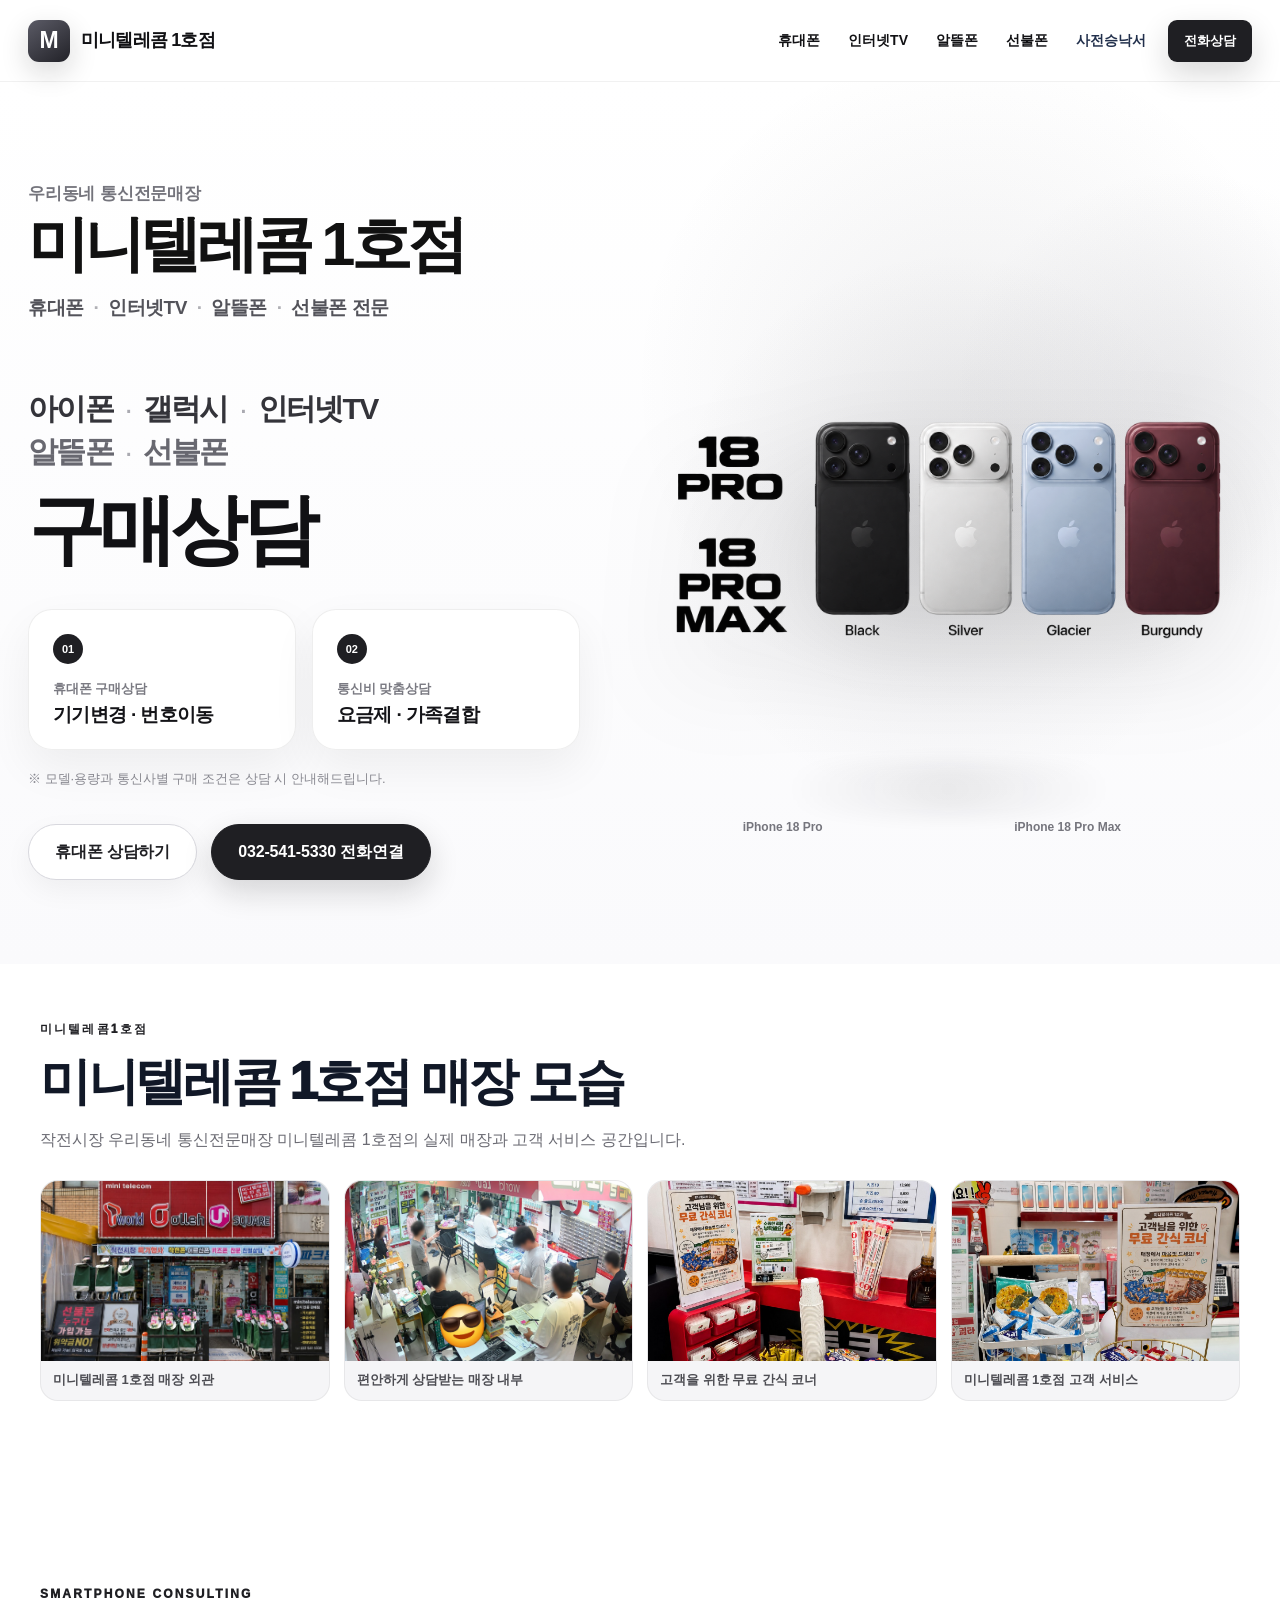
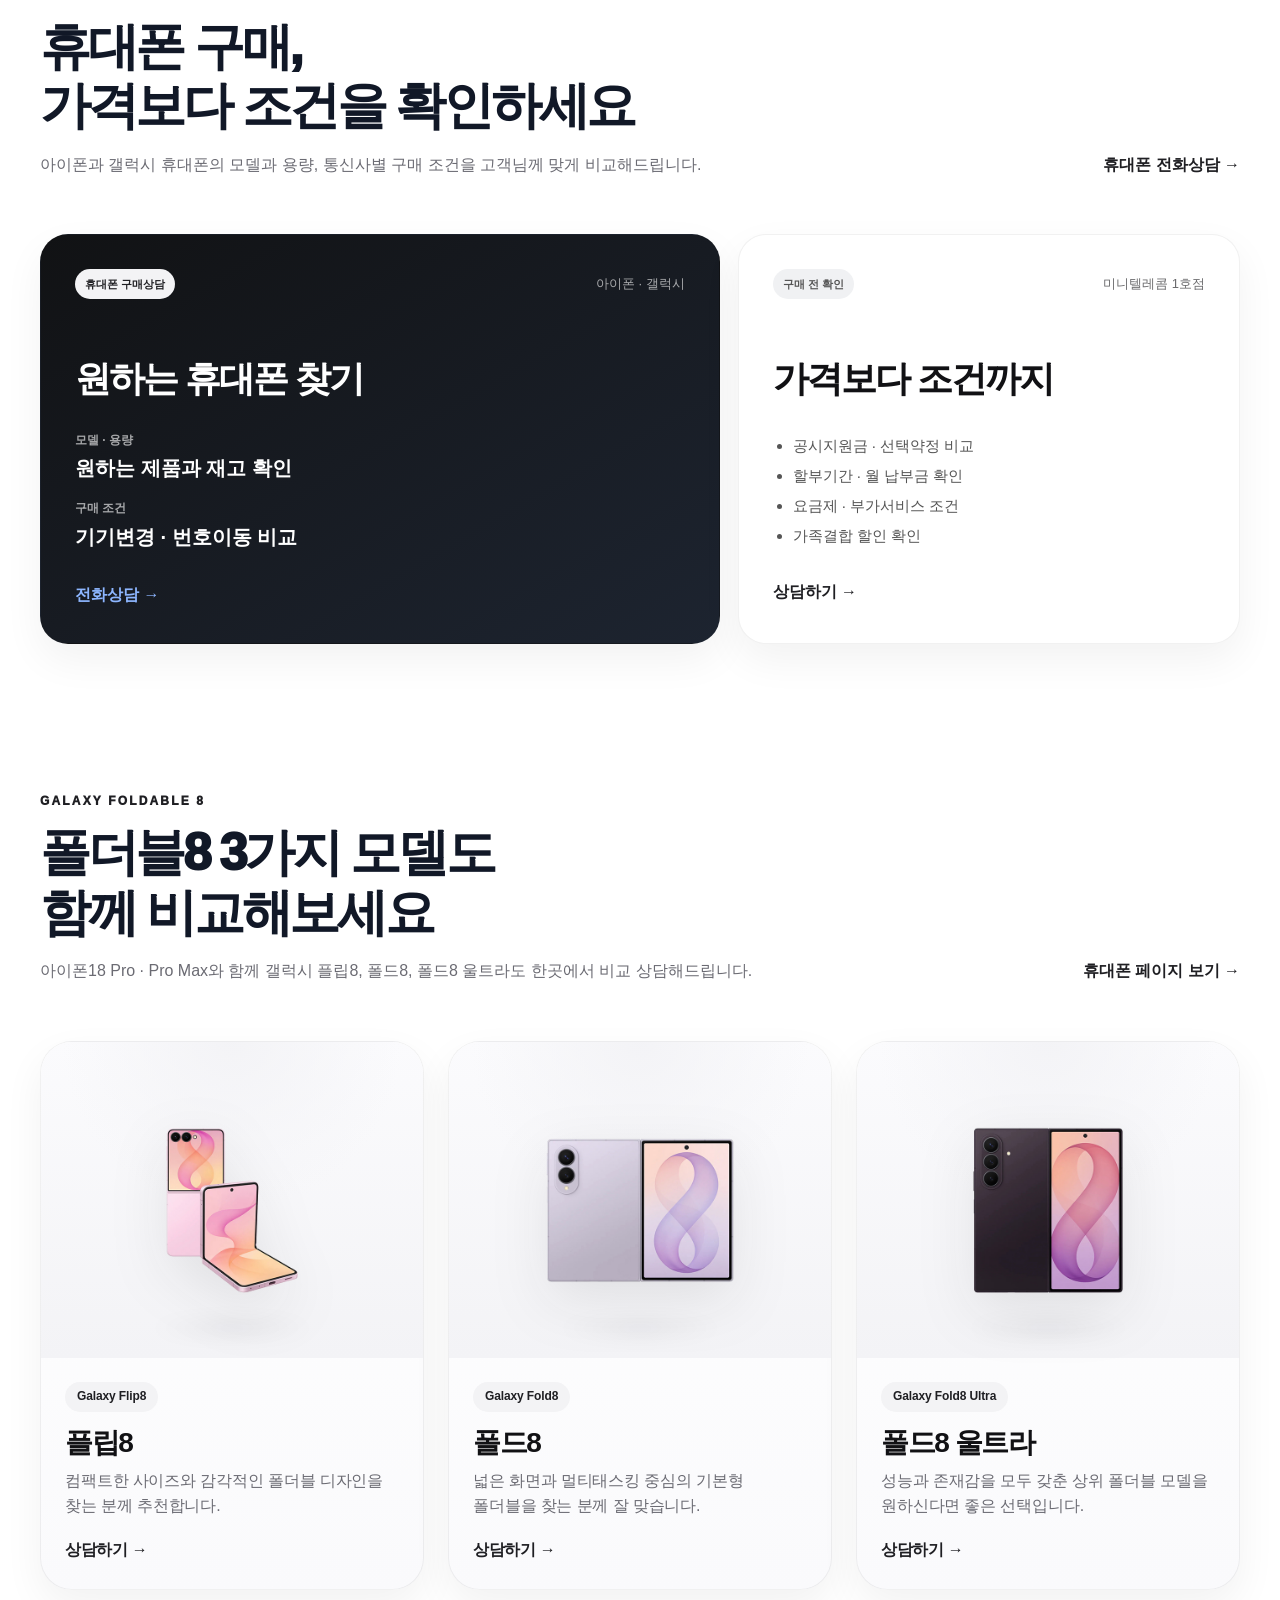
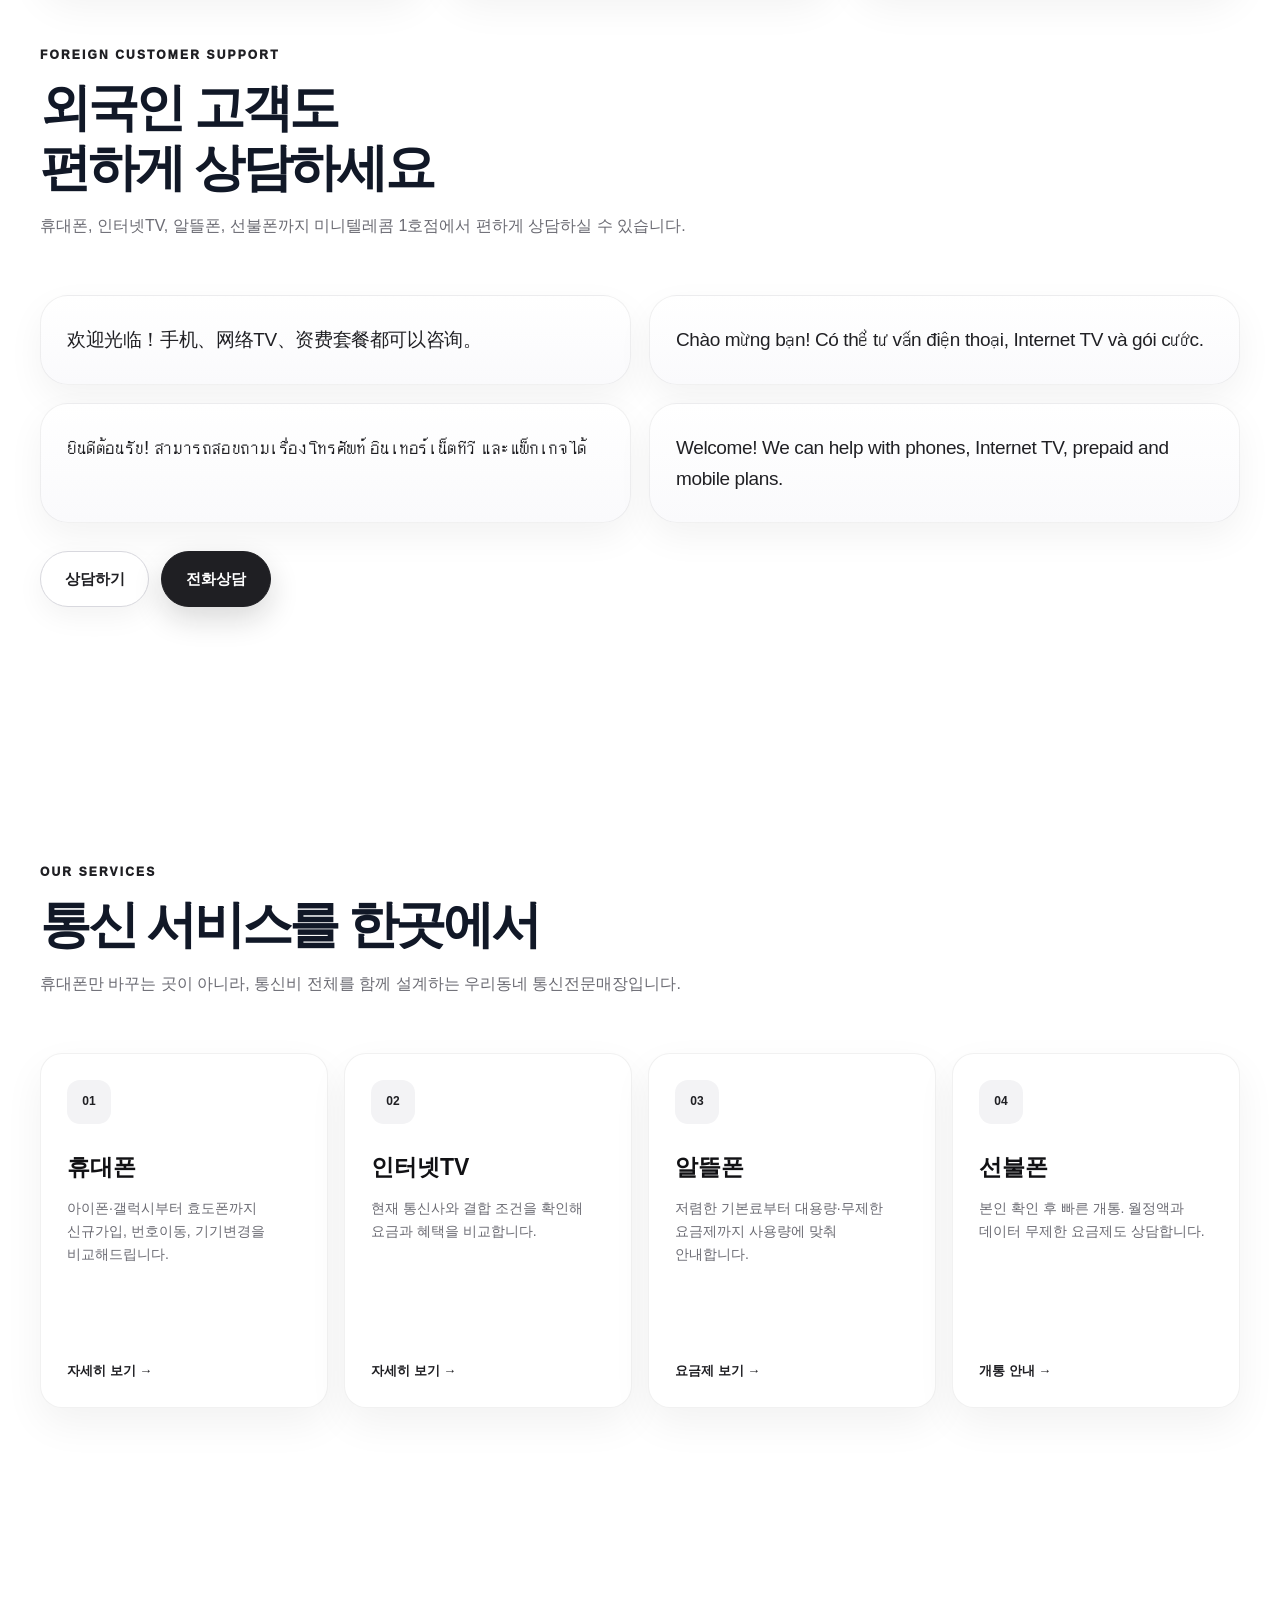
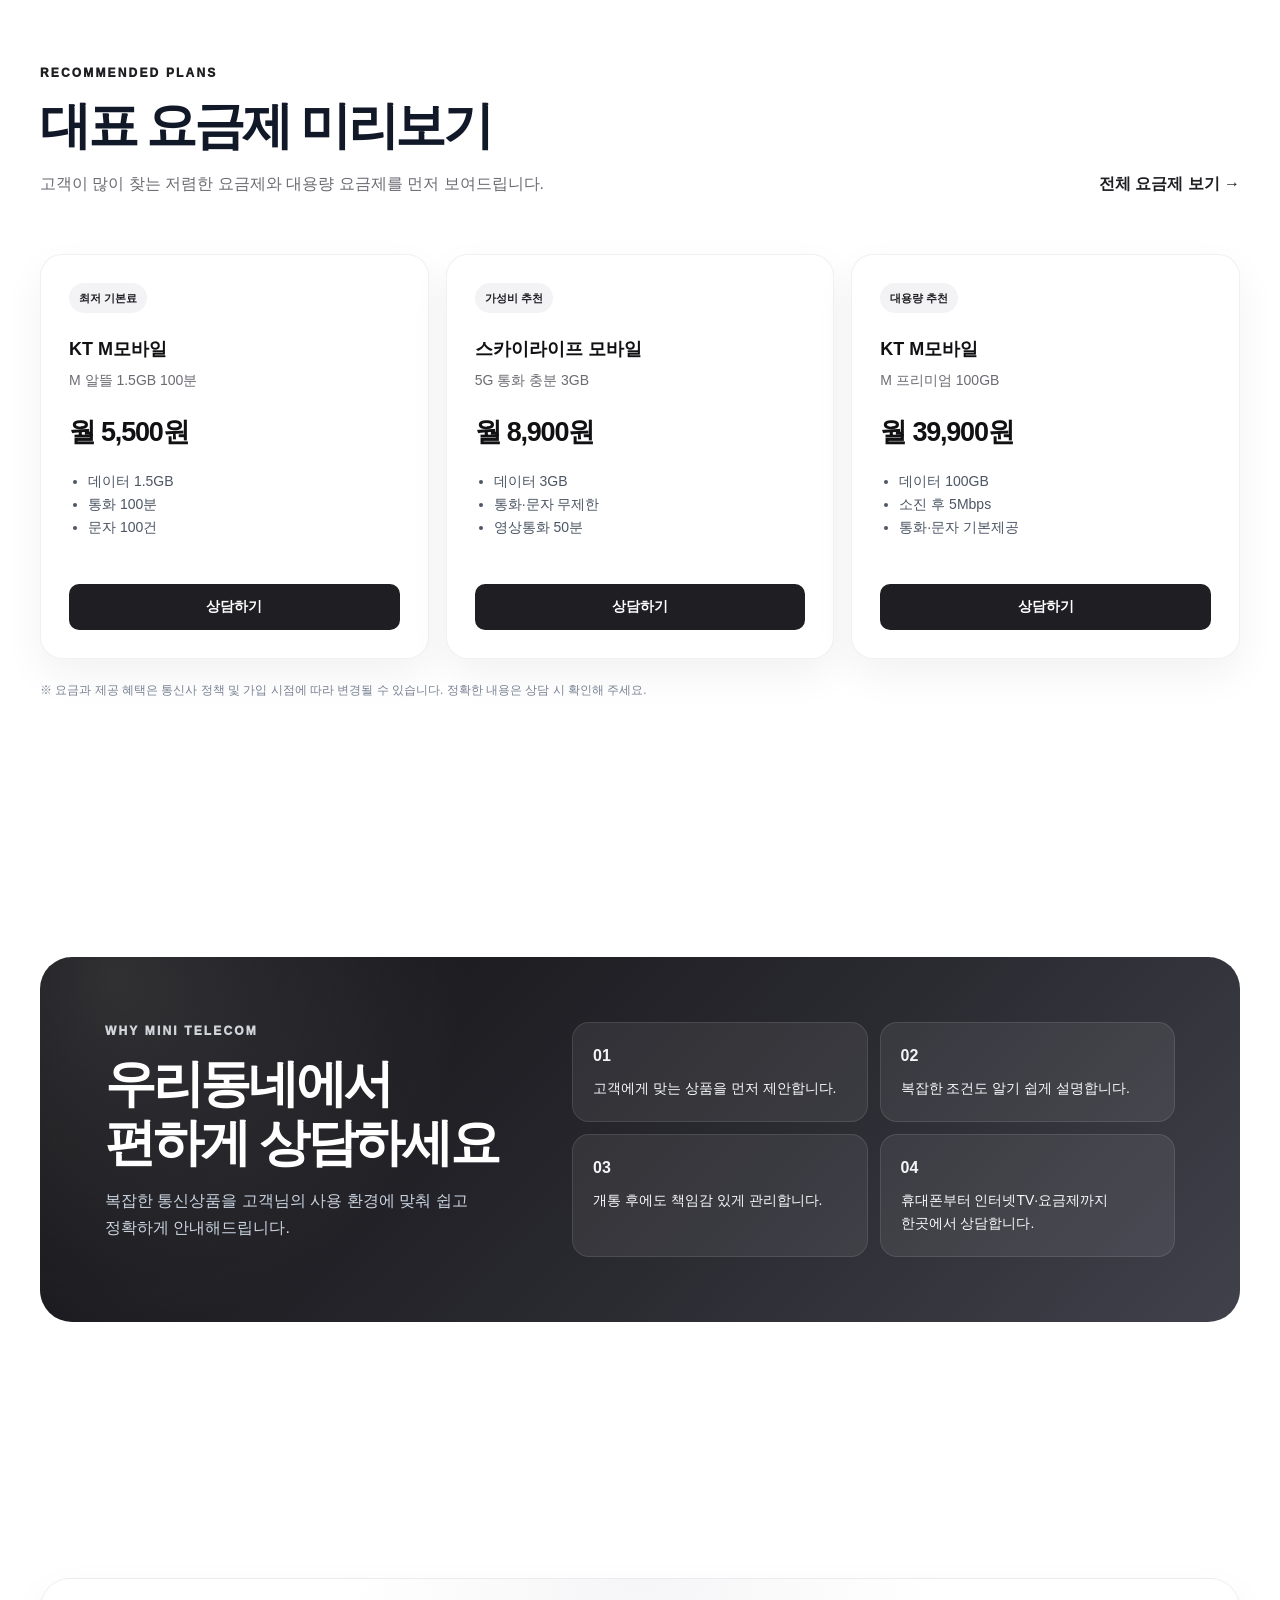
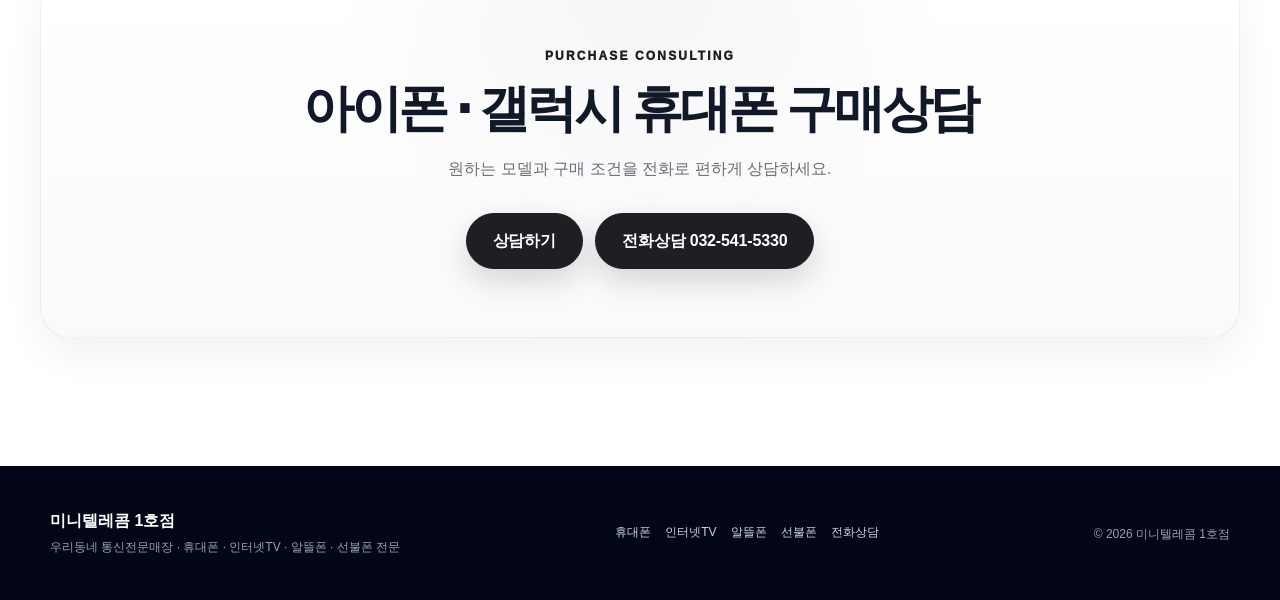
==== commit 1a1bdd2e: "수정8" ====
--- a/index.html
+++ b/index.html
@@ -112,7 +112,7 @@
 
     <section class="section store-gallery-section" aria-labelledby="store-gallery-title">
       <div class="section-heading store-gallery-heading">
-        <p class="eyebrow">MINI TELECOM STORE</p>
+        <p class="eyebrow">미니텔레콤1호점</p>
         <h2 id="store-gallery-title">미니텔레콤 1호점 매장 모습</h2>
         <p>작전시장 우리동네 통신전문매장 미니텔레콤 1호점의 실제 매장과 고객 서비스 공간입니다.</p>
       </div>
